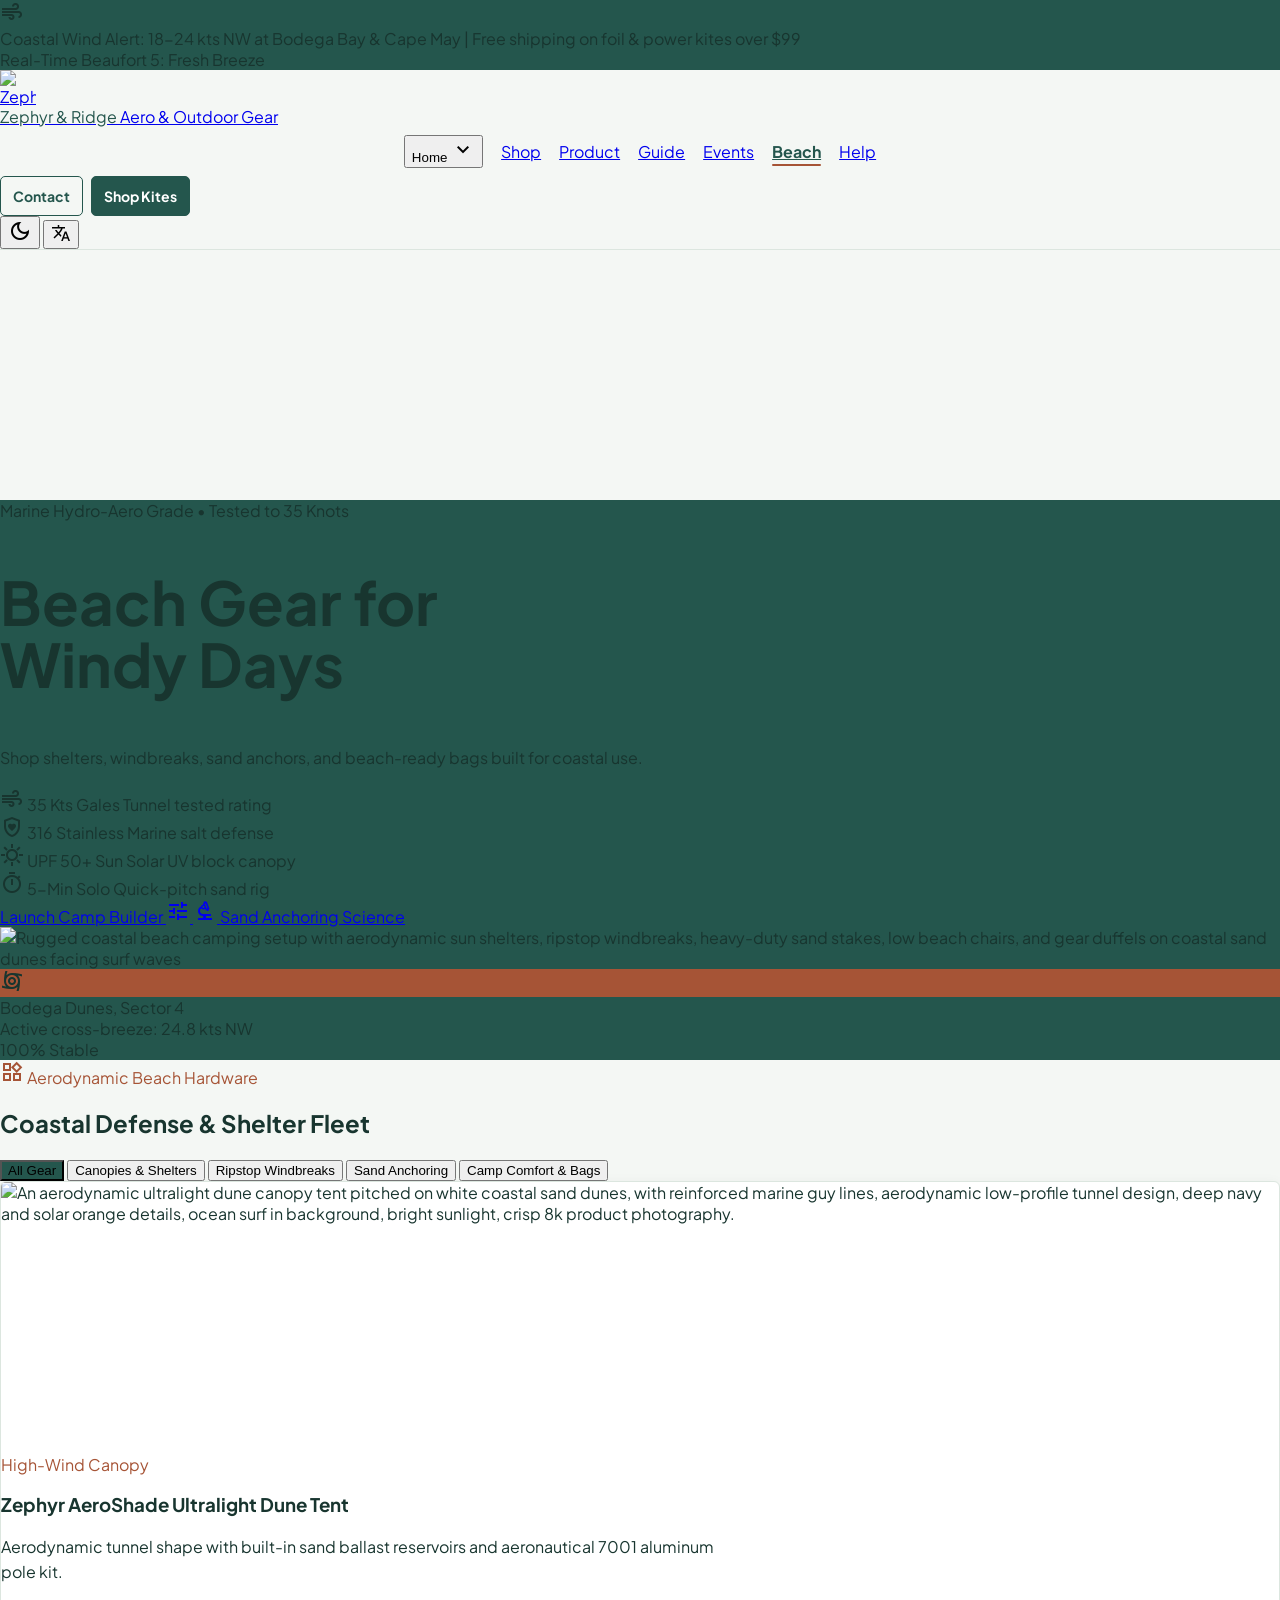
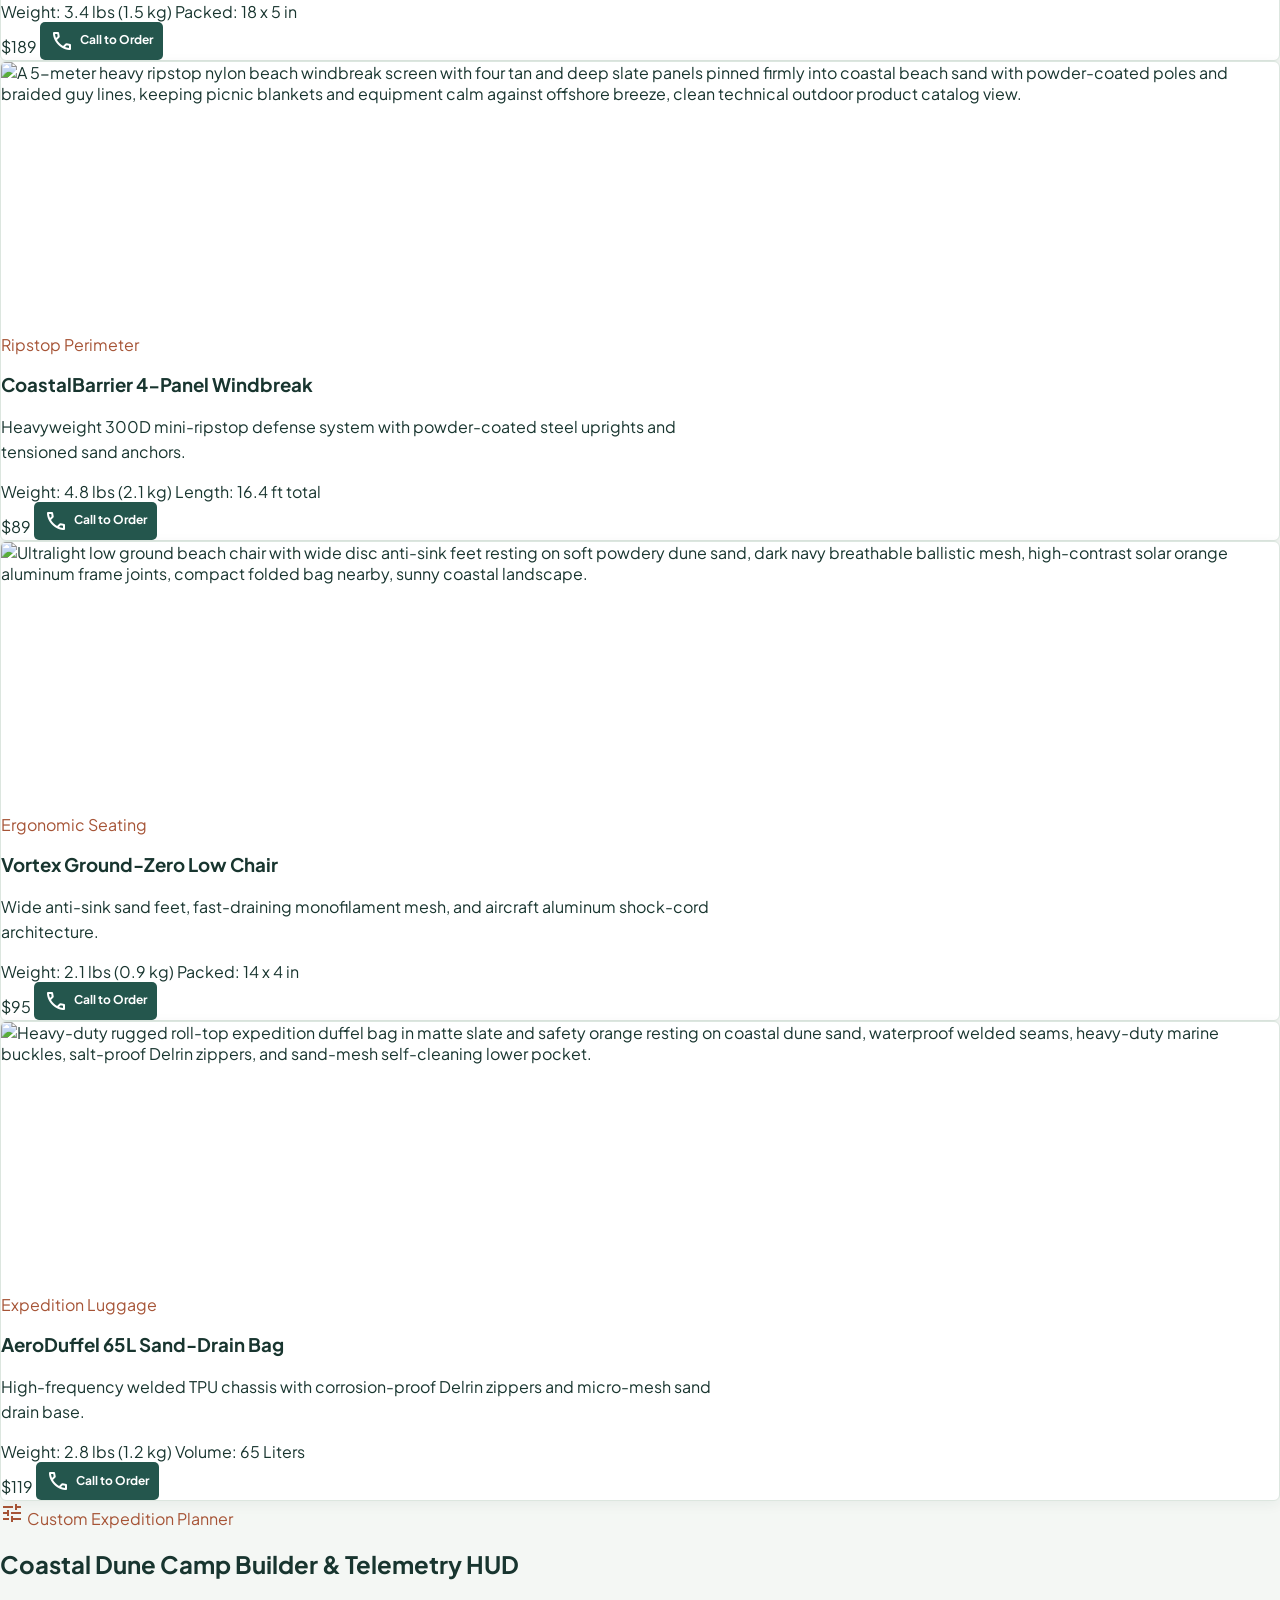
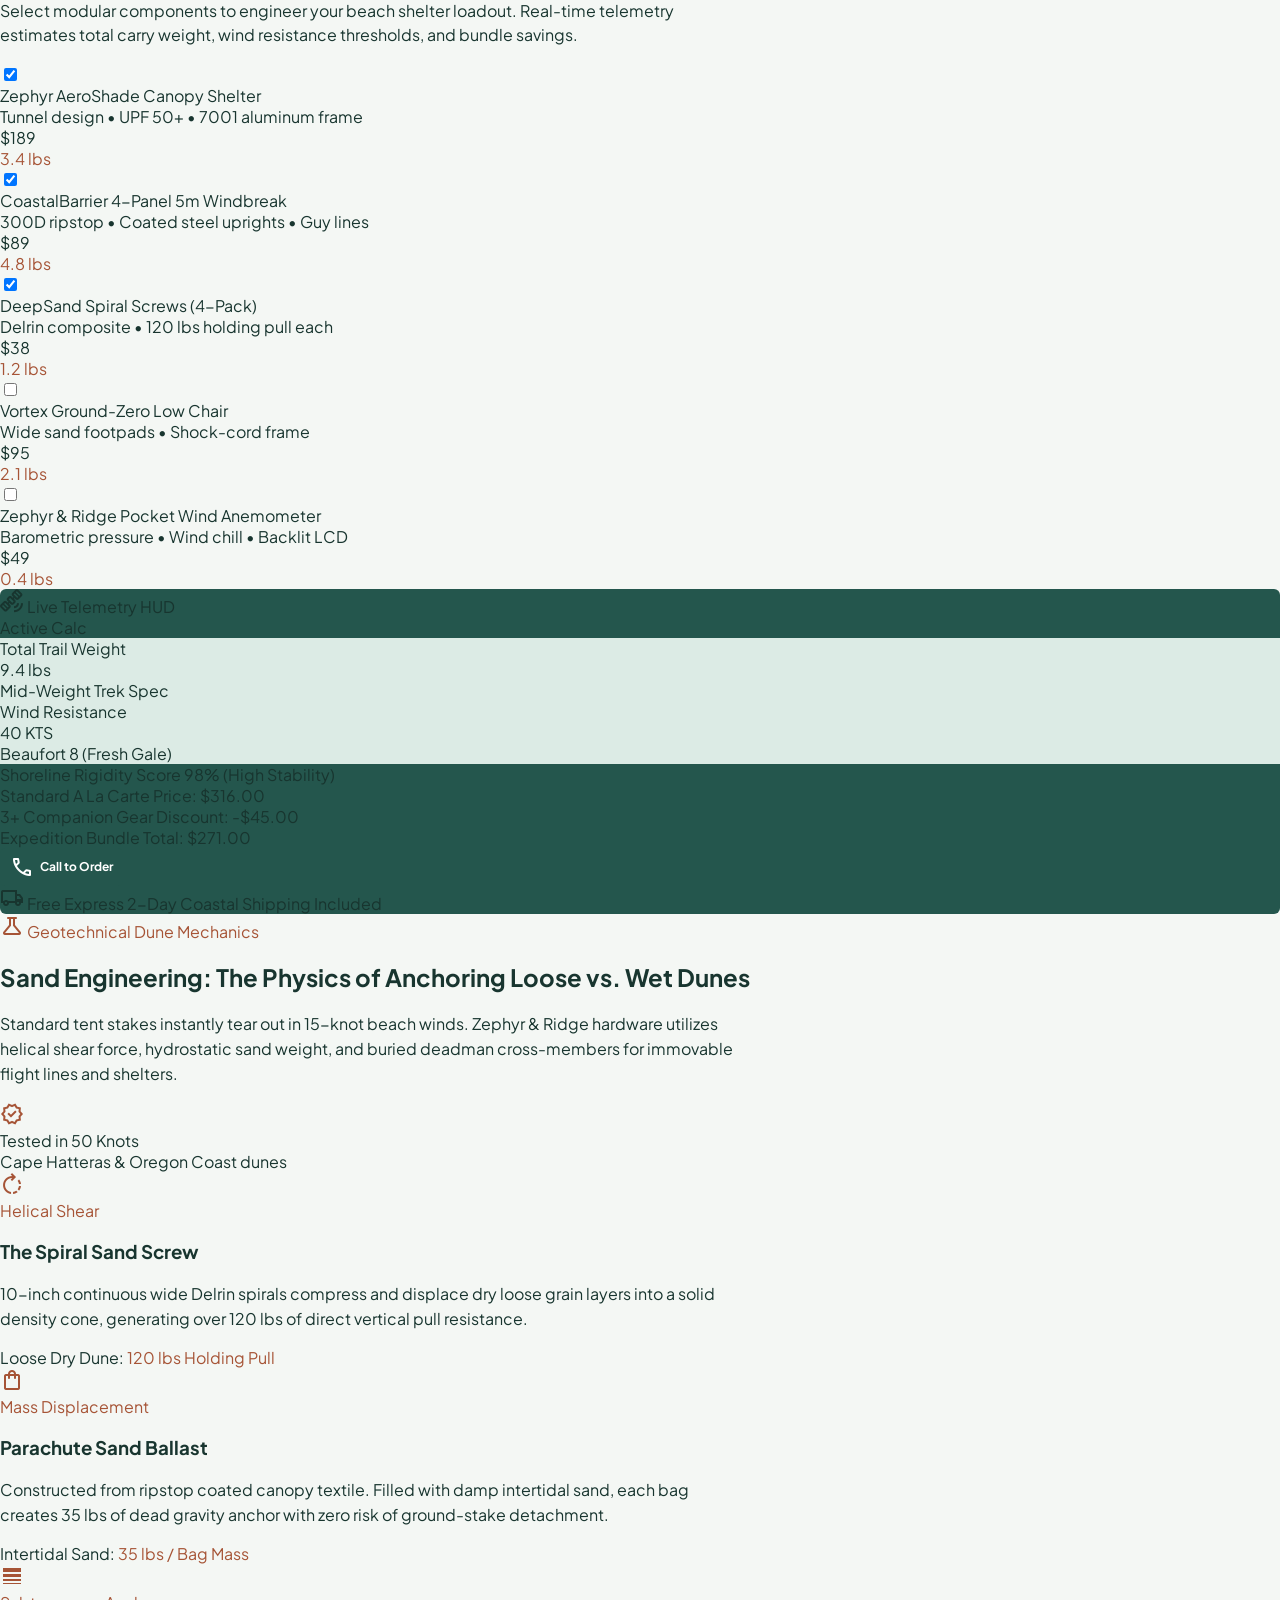
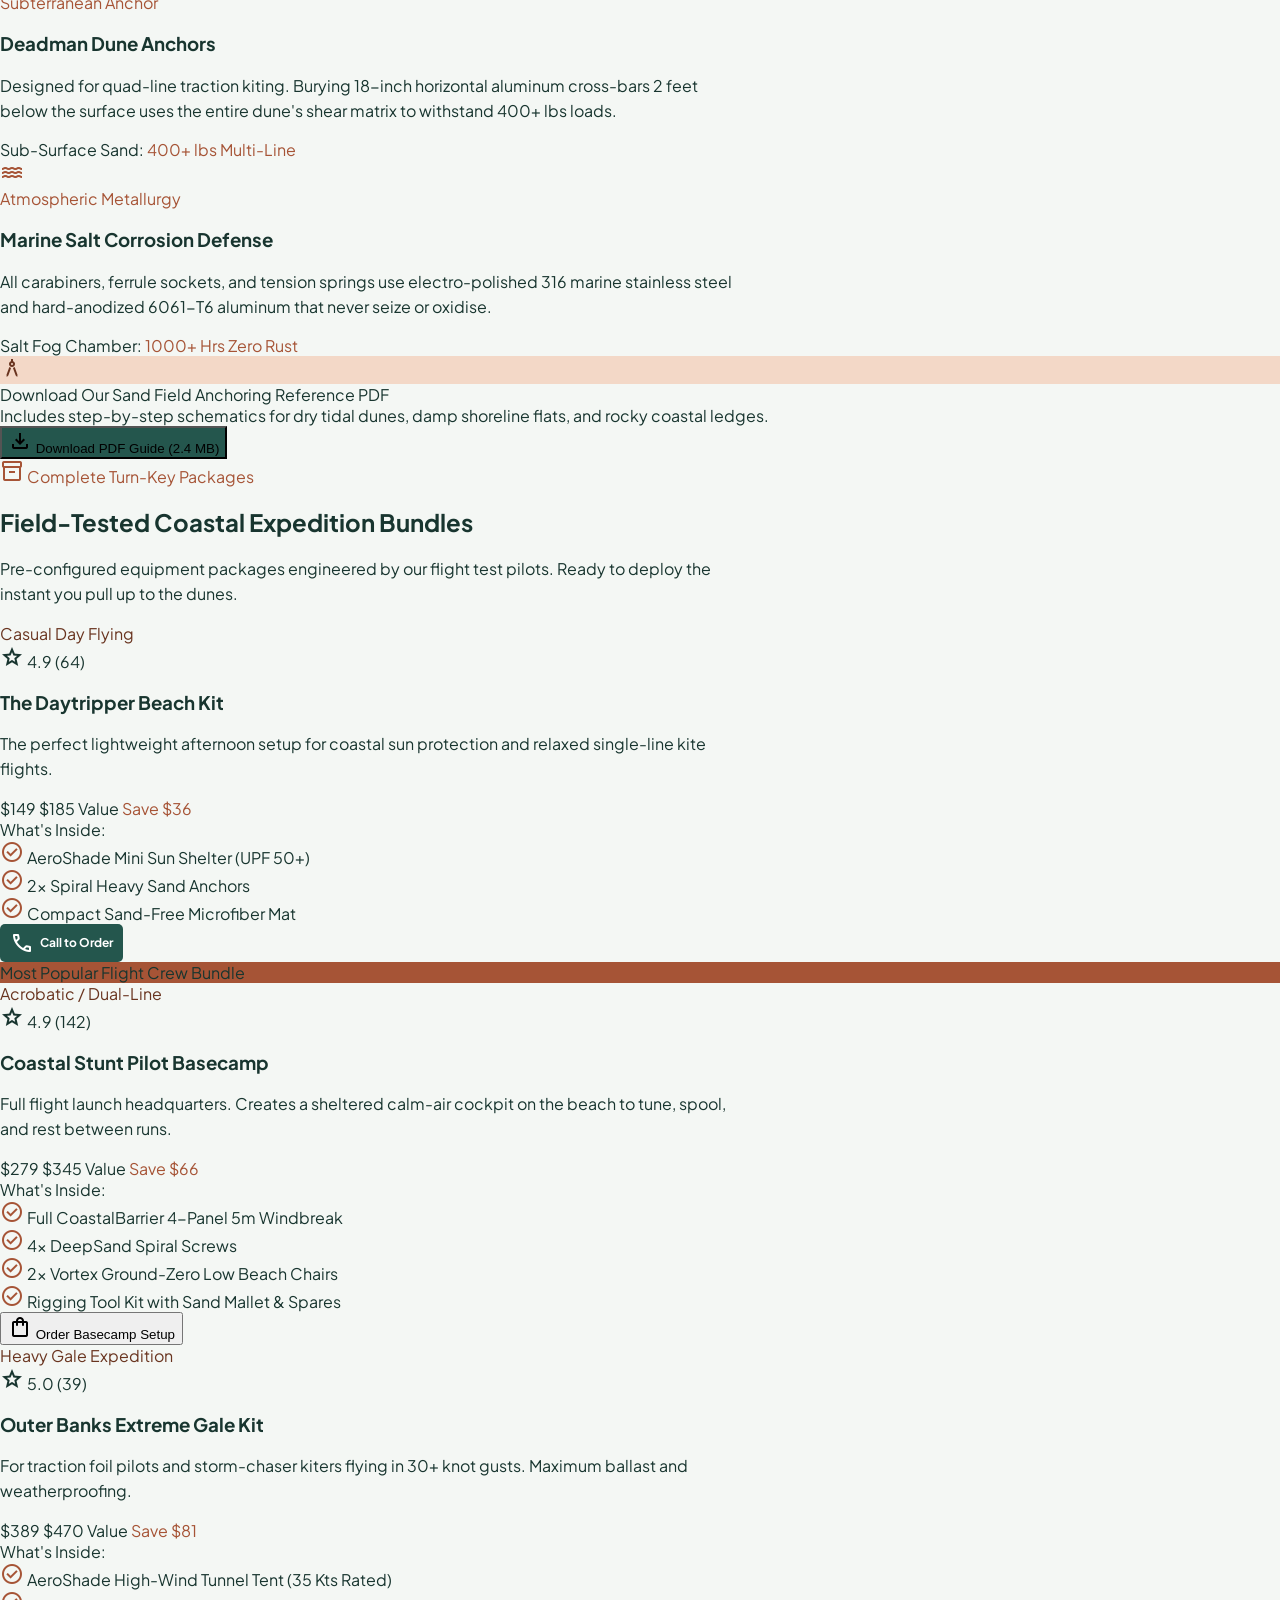
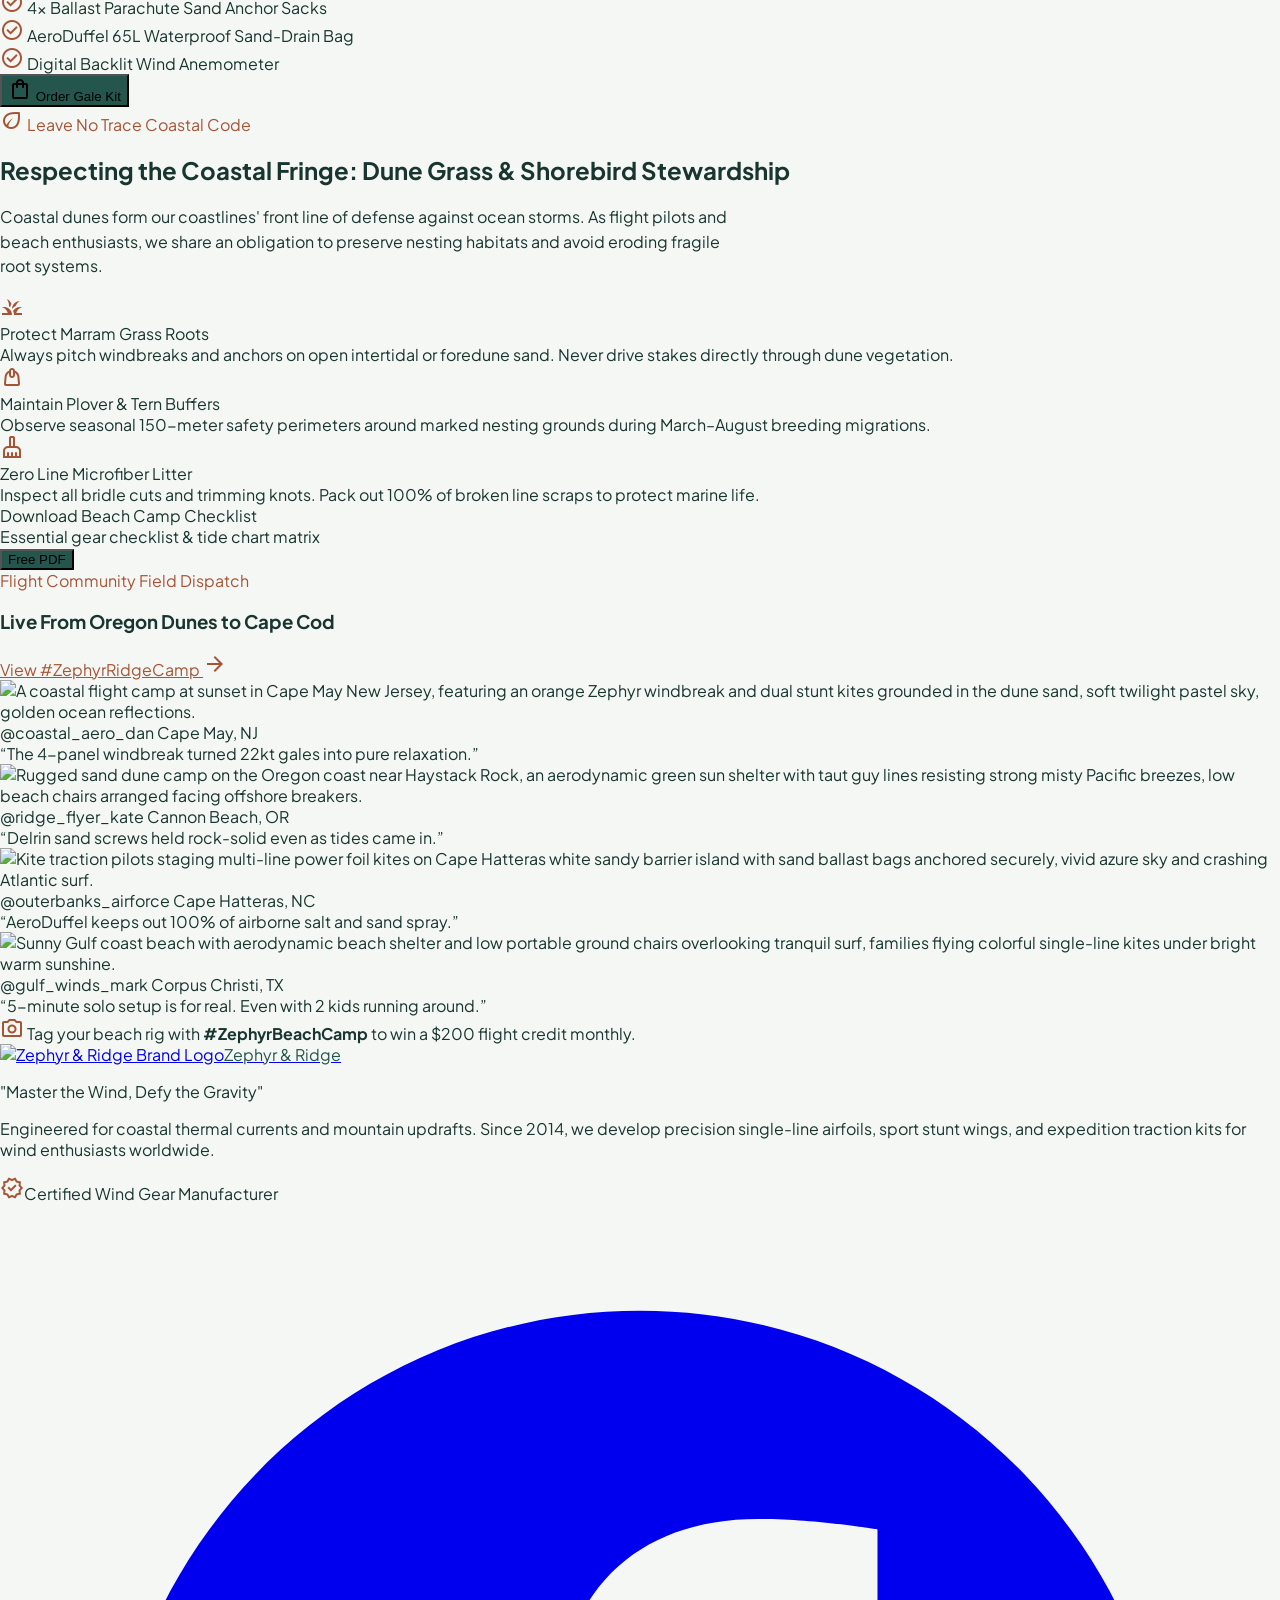
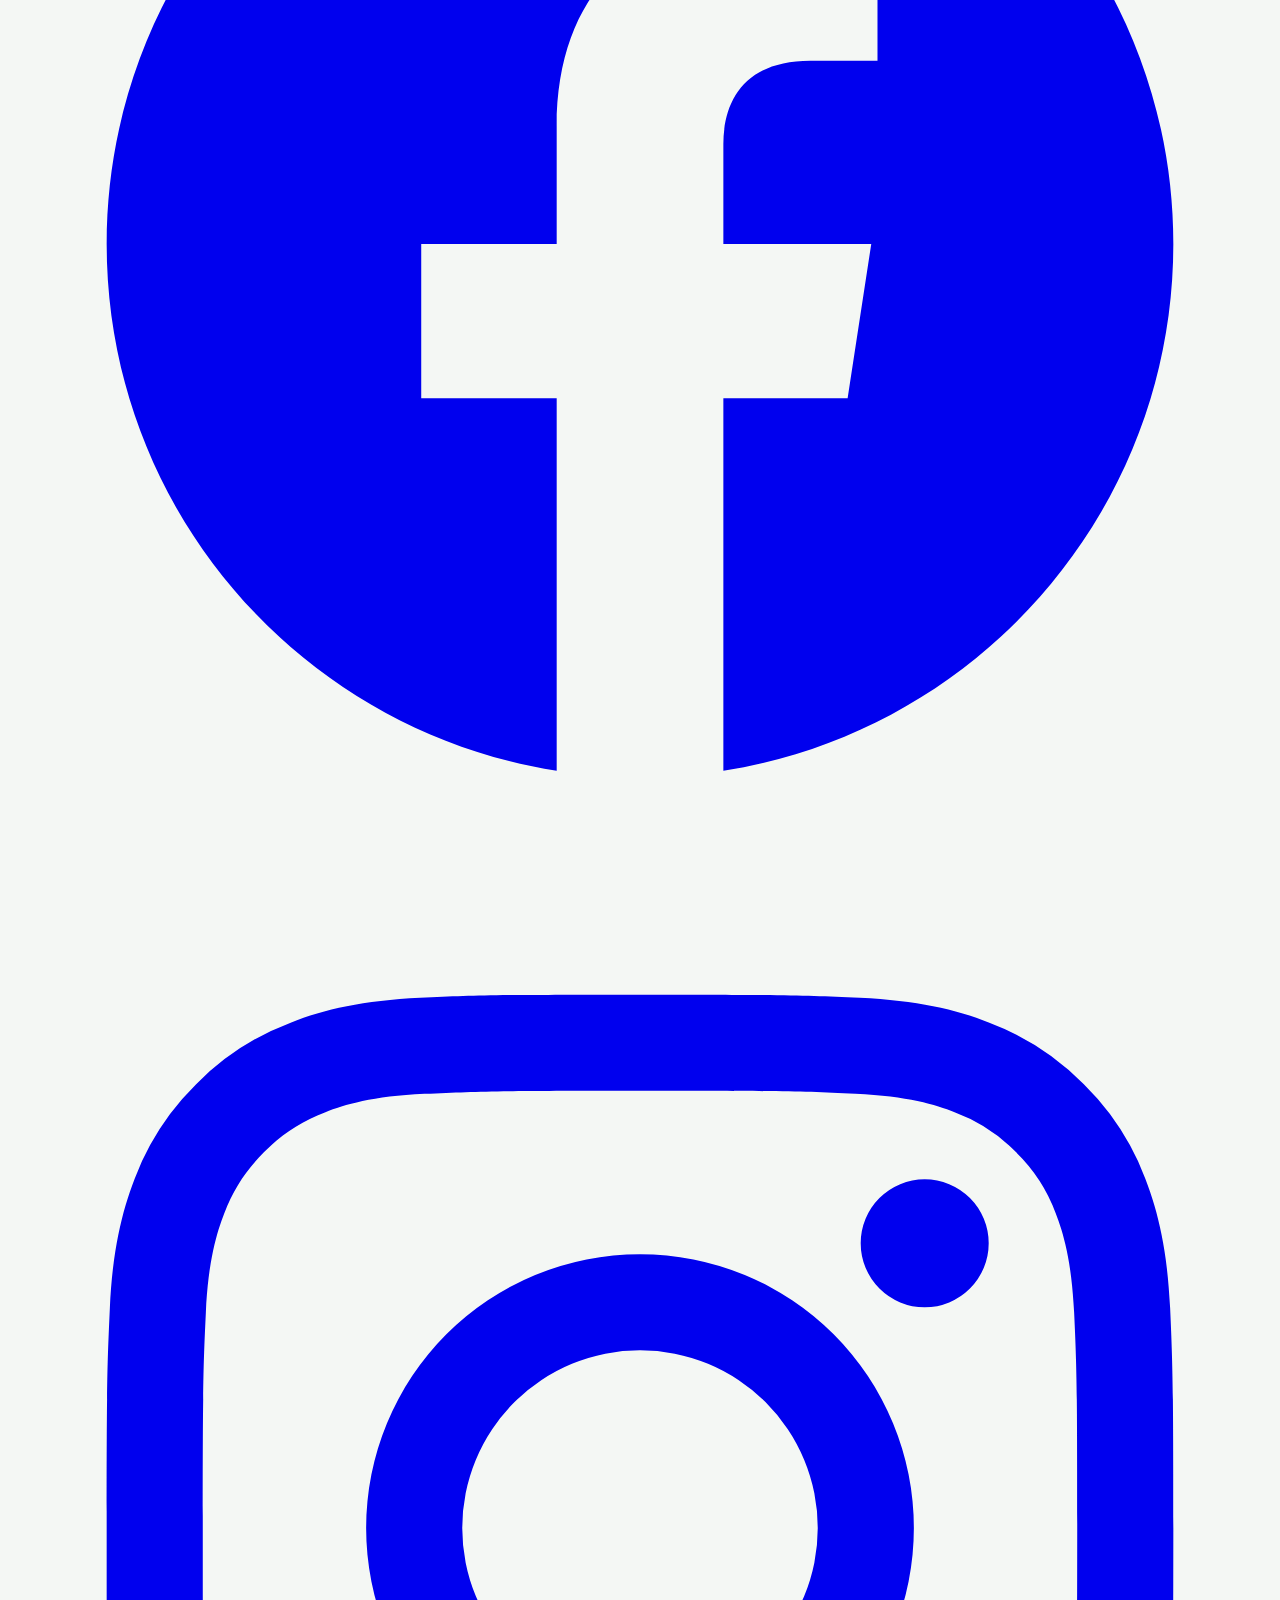
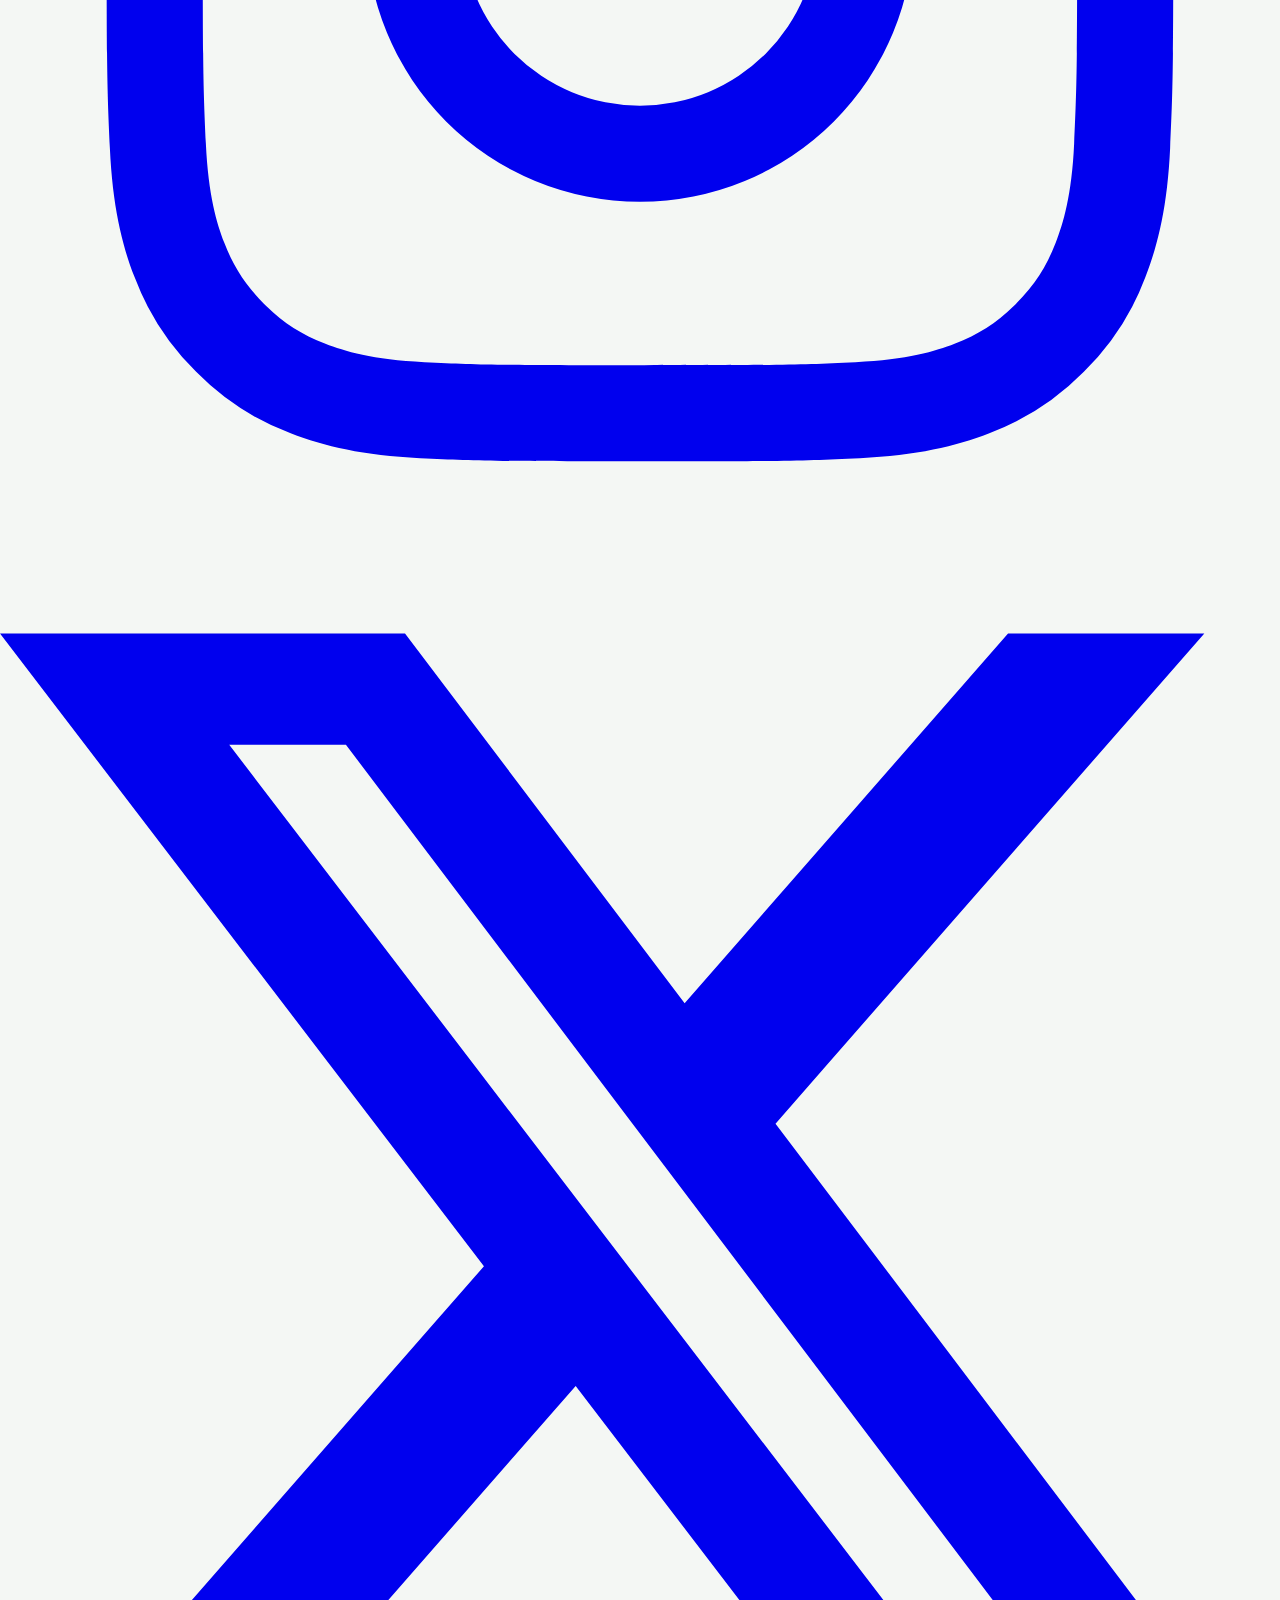
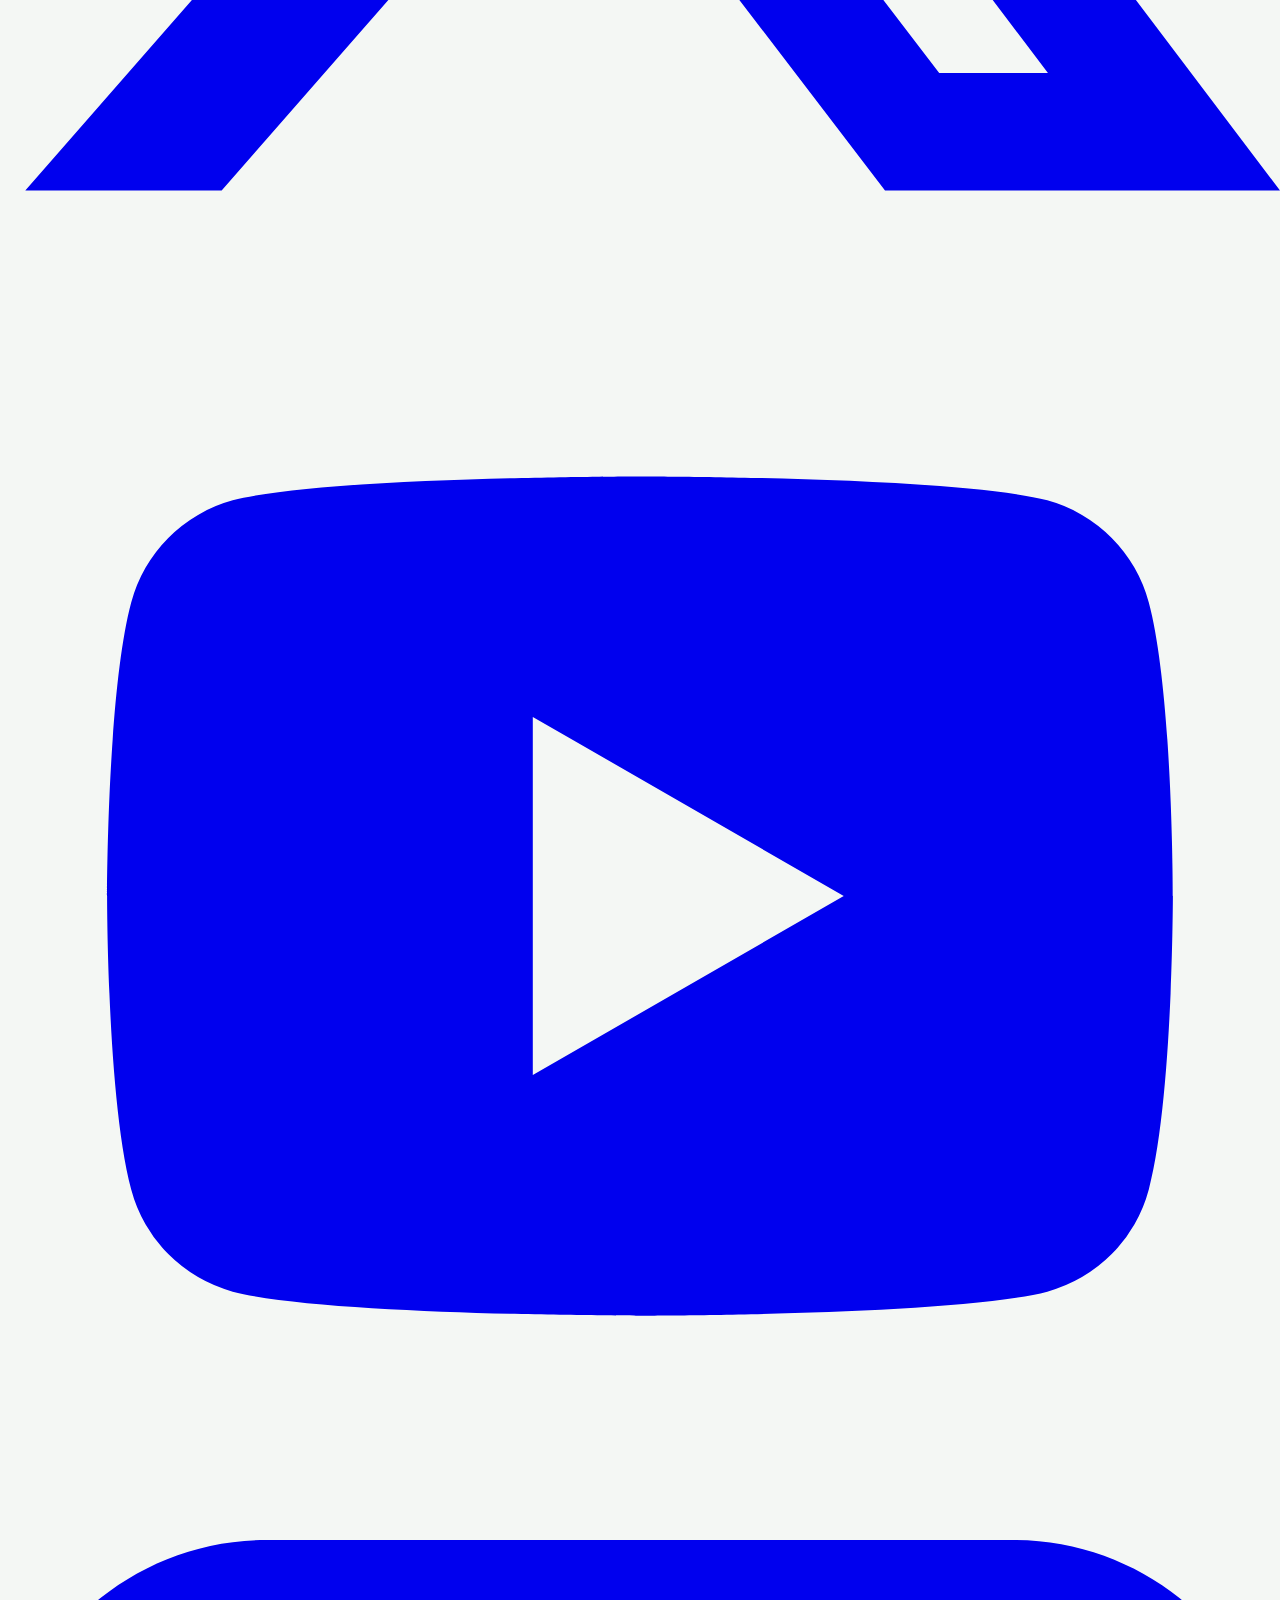
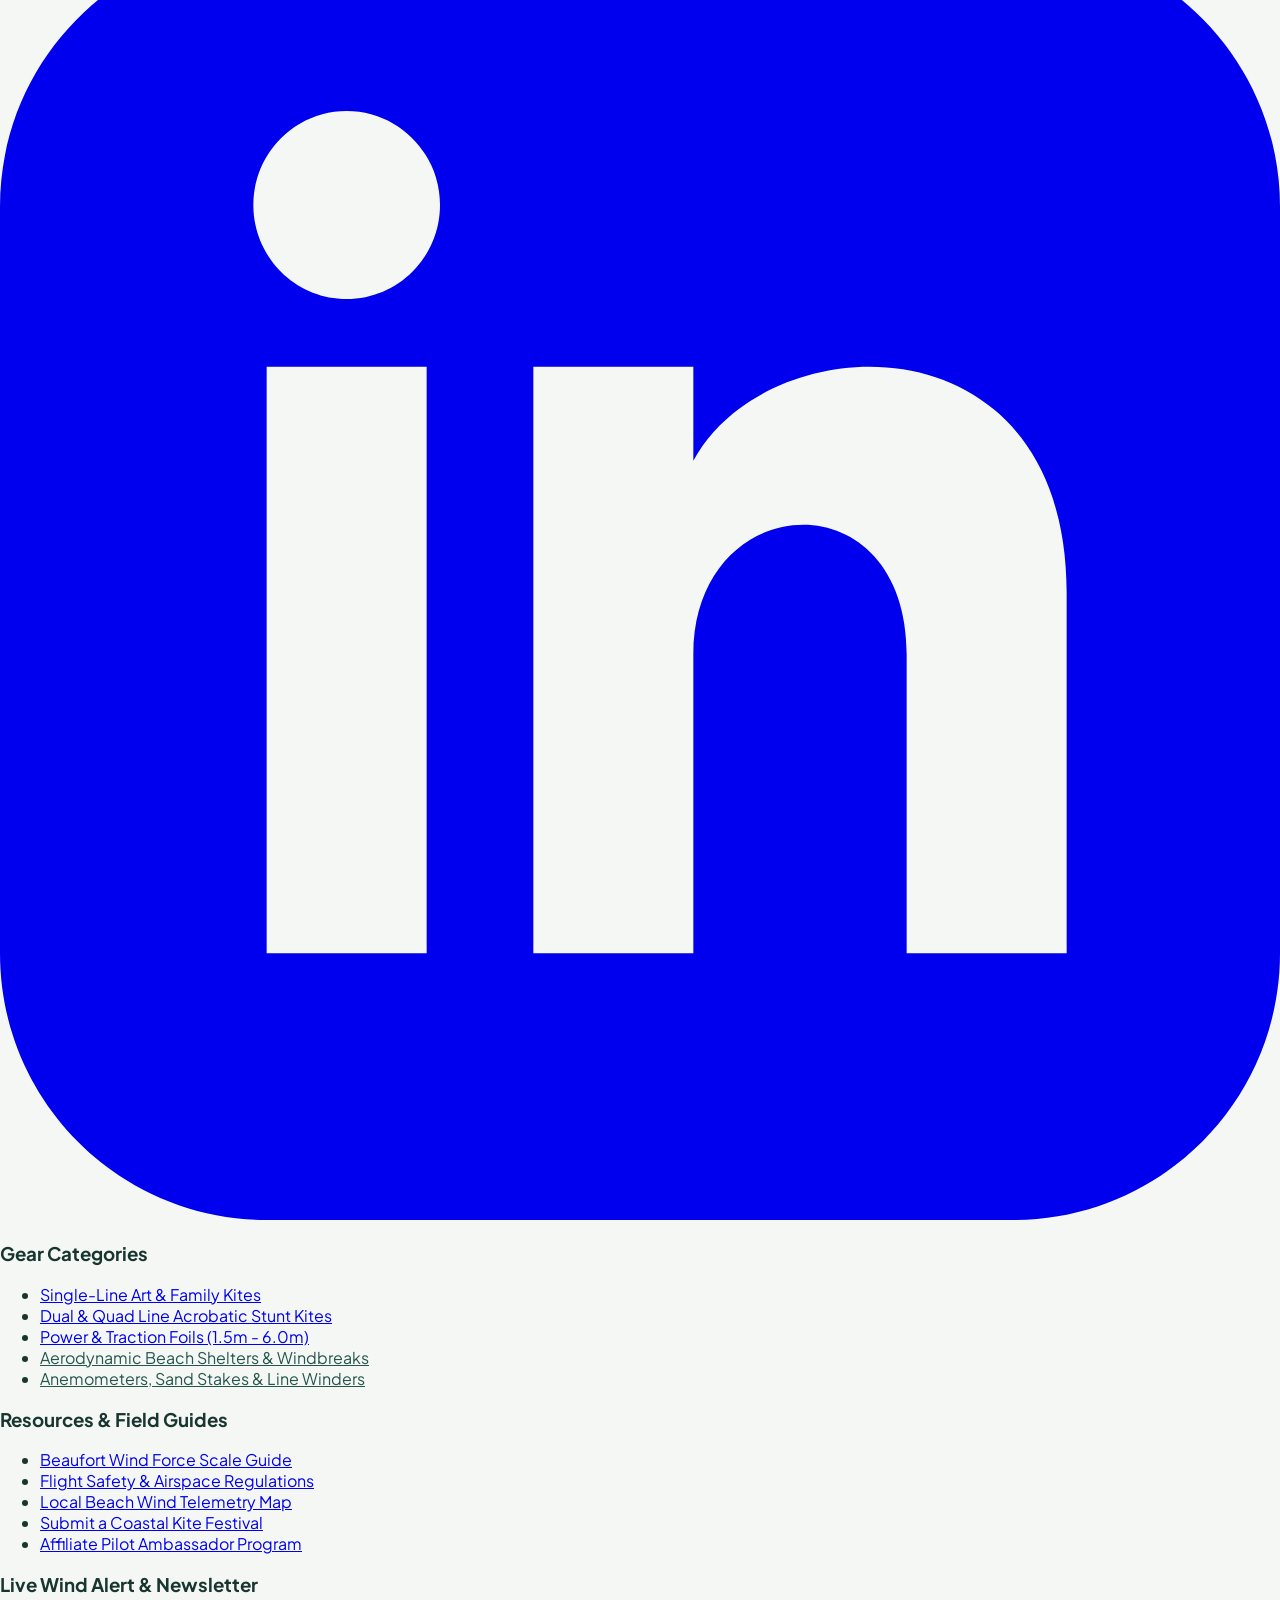
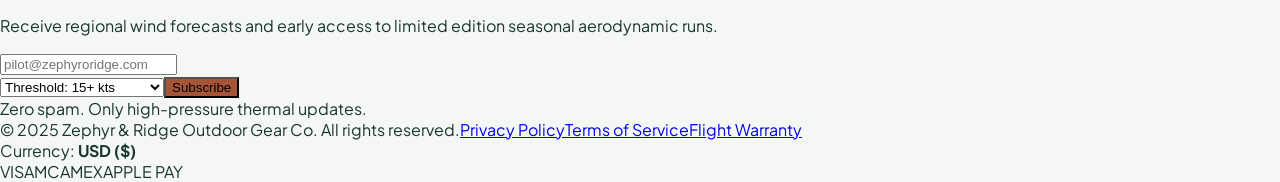
==== beach-gear.html @ 2a438ab4 "feat: complete UI enhancements, contrast fixes, brand standardization and responsive hero alignments" ====
<!DOCTYPE html>

<html dir="ltr" lang="en"><head><meta charset="utf-8"/><meta content="width=device-width, initial-scale=1.0" name="viewport"/><meta content="web_standard" name="shell-type"/><title>Zephyr &amp; Ridge Kite &amp; Outdoor Gear</title>
    <link rel="icon" type="image/png" href="https://lh3.googleusercontent.com/aida-public/[base64]" />
<link href="https://fonts.googleapis.com" rel="preconnect"/><link crossorigin="" href="https://fonts.gstatic.com" rel="preconnect"/><link href="https://fonts.googleapis.com/css2?family=Plus+Jakarta+Sans:wght@400;600;700&amp;family=Space+Grotesk:wght@600;700&amp;display=swap" rel="stylesheet"/><link href="https://fonts.googleapis.com/css2?family=Material+Symbols+Outlined:opsz,wght,FILL,GRAD@20..48,100..700,0..1,-50..200" rel="stylesheet"/>
<link href="https://fonts.googleapis.com/css2?family=Material+Symbols+Outlined:wght,FILL@100..700,0..1&amp;display=swap" rel="stylesheet"/><style>@layer base{html,body{margin:0;padding:0;}body{overscroll-behavior:none;}main>:first-child{margin-top:0!important;}main>:last-child{margin-bottom:0!important;}}::-webkit-scrollbar{display:none;}</style><script src="https://cdn.tailwindcss.com"></script><script id="tailwind-config">tailwind.config={darkMode:"class",theme:{extend:{"colors":{"tertiary":"#260b00","background":"#f8f9ff","secondary-fixed":"#cce5ff","outline":"#74777e","surface-tint":"#49607c","surface-container":"#e5eeff","secondary-container":"#5bb8fe","on-surface":"#0b1c30","error-container":"#ffdad6","on-primary-fixed":"#011d35","surface-bright":"#f8f9ff","surface-container-highest":"#d3e4fe","on-tertiary-fixed-variant":"#783200","on-primary-fixed-variant":"#314863","error":"#ba1a1a","tertiary-container":"#471a00","inverse-primary":"#b0c9e8","on-background":"#0b1c30","surface-dim":"#cbdbf5","surface-variant":"#d3e4fe","primary-container":"#0f2942","inverse-surface":"#213145","on-secondary-fixed-variant":"#004b73","primary-fixed":"#d1e4ff","on-secondary-fixed":"#001d31","surface-container-lowest":"#ffffff","on-surface-variant":"#43474d","tertiary-fixed-dim":"#ffb690","on-secondary":"#ffffff","on-tertiary-fixed":"#341100","tertiary-fixed":"#ffdbca","on-tertiary":"#ffffff","on-tertiary-container":"#ea6803","on-error-container":"#93000a","secondary":"#006398","on-primary-container":"#7991af","outline-variant":"#c3c6ce","secondary-fixed-dim":"#93ccff","surface":"#f8f9ff","inverse-on-surface":"#eaf1ff","surface-container-low":"#eff4ff","on-secondary-container":"#00476e","on-error":"#ffffff","primary":"#001428","on-primary":"#ffffff","surface-container-high":"#dce9ff","primary-fixed-dim":"#b0c9e8"},"borderRadius":{"DEFAULT":"0.25rem","lg":"0.5rem","xl":"0.75rem","full":"9999px"},"spacing":{"space-xl":"2.5rem","space-lg":"1.5rem","margin":"1.5rem","gutter-mobile":"1rem","gutter":"1.5rem","space-md":"1rem","space-xs":"0.25rem","margin-desktop":"3rem","margin-mobile":"1rem","gutter-desktop":"2rem","space-sm":"0.5rem"},"fontFamily":{"headline-lg":["Space Grotesk"],"body-md":["Plus Jakarta Sans"],"headline-lg-mobile":["Space Grotesk"],"display-hero-mobile":["Space Grotesk"],"display-hero":["Space Grotesk"],"label-md":["Plus Jakarta Sans"],"headline-sm":["Space Grotesk"],"label-lg":["Plus Jakarta Sans"],"body-sm":["Plus Jakarta Sans"],"body-lg":["Plus Jakarta Sans"],"headline-md":["Space Grotesk"],"label-sm":["Plus Jakarta Sans"]},"fontSize":{"headline-lg":["40px",{"lineHeight":"48px","letterSpacing":"-0.02em","fontWeight":"700"}],"body-md":["16px",{"lineHeight":"24px","letterSpacing":"0em","fontWeight":"400"}],"headline-lg-mobile":["28px",{"lineHeight":"36px","letterSpacing":"-0.01em","fontWeight":"700"}],"display-hero-mobile":["36px",{"lineHeight":"44px","letterSpacing":"-0.02em","fontWeight":"700"}],"display-hero":["56px",{"lineHeight":"64px","letterSpacing":"-0.03em","fontWeight":"700"}],"label-md":["12px",{"lineHeight":"16px","letterSpacing":"0.04em","fontWeight":"600"}],"headline-sm":["20px",{"lineHeight":"28px","letterSpacing":"0em","fontWeight":"600"}],"label-lg":["14px",{"lineHeight":"20px","letterSpacing":"0.02em","fontWeight":"600"}],"body-sm":["14px",{"lineHeight":"20px","letterSpacing":"0em","fontWeight":"400"}],"body-lg":["18px",{"lineHeight":"28px","letterSpacing":"-0.01em","fontWeight":"400"}],"headline-md":["28px",{"lineHeight":"36px","letterSpacing":"-0.01em","fontWeight":"600"}],"label-sm":["11px",{"lineHeight":"14px","letterSpacing":"0.06em","fontWeight":"700"}]}}}};</script><link rel="stylesheet" href="assets/site-global.css?v=1790498407600">
</head><body class="bg-background font-body-md text-on-surface antialiased transition-colors duration-200">            <header class="fixed top-0 inset-x-0 z-50 bg-surface/90 backdrop-blur-xl shadow-[0_1px_8px_rgba(0,0,0,0.04)]">
        <!-- Top announcement bar -->
        <div class="w-full bg-primary text-on-primary py-space-xs px-space-md">
            <div class="max-w-[1440px] mx-auto flex items-center justify-between font-label-sm text-label-sm">
                <div class="flex items-center gap-space-sm">
                    <span class="material-symbols-outlined text-base text-secondary-container">air</span>
                    <span>Coastal Wind Alert: 18-24 kts NW at Bodega Bay &amp; Cape May | Free shipping on foil &amp; power kites over $99</span>
                </div>
                <div class="hidden md:flex items-center gap-space-md font-label-md text-label-md">
                    <span class="flex items-center gap-1">
                        <span class="w-2 h-2 rounded-full bg-secondary-container animate-pulse"></span>
                        Real-Time Beaufort 5: Fresh Breeze
                    </span>
                </div>
            </div>
        </div>
        <!-- Main header row -->
        <div class="h-20 w-full px-3 lg:px-margin-desktop max-w-[1440px] mx-auto flex items-center gap-2 lg:gap-space-md" style="justify-content:space-between;">
            <!-- Logo -->
            <a class="flex items-center gap-space-sm shrink-0" data-path="coastal-winds" href="index.html">
                <img alt="Zephyr &amp; Ridge Brand Logo" class="h-8 w-auto object-contain" src="https://lh3.googleusercontent.com/aida-public/[base64]" />
                <div class="flex flex-col">
                    <span class="font-headline-sm text-headline-sm uppercase tracking-tight text-primary leading-none">Zephyr &amp; Ridge</span>
                    <span class="font-label-sm text-label-sm tracking-wider uppercase text-on-surface-variant">Aero &amp; Outdoor Gear</span>
                </div>
            </a>
            <!-- Desktop Navigation — visible on screens >= 640px via inline style (no Tailwind purge dependency) -->
            <nav id="kite-desktop-nav" style="display:none;align-items:center;gap:12px;overflow-x:auto;flex:1;min-width:0;padding:8px 0;" data-active-classes="text-on-surface font-bold">
                <!-- Home dropdown -->
                <div class="relative group shrink-0" id="home-dropdown-wrapper">
                    <button class="flex items-center gap-1 text-on-surface-variant hover:text-on-surface transition-colors py-2 whitespace-nowrap text-sm lg:text-label-lg" id="home-dropdown-btn" type="button">
                        <span>Home</span>
                        <span class="material-symbols-outlined text-base transition-transform group-hover:rotate-180">expand_more</span>
                    </button>
                    <div class="absolute start-0 top-full w-80 bg-surface-container-lowest rounded-xl shadow-[0_12px_32px_-4px_rgba(15,41,66,0.12)] p-space-sm border border-slate-200" id="home-dropdown-menu" style="display:none;z-index:100;">
                        <a  class="block p-space-sm rounded-lg hover:bg-surface-container-high transition-colors" data-path="coastal-winds" href="index.html">
                            <div class="font-headline-sm text-label-lg text-on-surface">Home 1: Coastal Winds &amp; Highlights</div>
                            <div class="font-body-sm text-body-sm text-on-surface-variant mt-0.5">Everyday kites, family flyers &amp; seaside recreation</div>
                        </a>
                        <a  class="block p-space-sm rounded-lg hover:bg-surface-container-high transition-colors mt-space-xs" data-path="mountain-pro" href="home-2.html">
                            <div class="font-headline-sm text-label-lg text-on-surface">Home 2: Mountain &amp; Pro Performance</div>
                            <div class="font-body-sm text-body-sm text-on-surface-variant mt-0.5">Extreme stunt kites, foil traction &amp; power gear</div>
                        </a>
                    </div>
                </div>
                <a  class="text-on-surface-variant hover:text-on-surface transition-colors whitespace-nowrap shrink-0 text-sm lg:text-label-lg" data-path="products-catalog" href="products.html">Categories</a>
                <a  class="text-on-surface-variant hover:text-on-surface transition-colors whitespace-nowrap shrink-0 text-sm lg:text-label-lg" data-path="product-detail" href="product-zephyr-pro.html">Product Detail</a>
                <a  class="text-on-surface-variant hover:text-on-surface transition-colors whitespace-nowrap shrink-0 text-sm lg:text-label-lg" data-path="buying-guide" href="buying-guide.html">Buying &amp; Wind Guide</a>
                <a  class="text-on-surface-variant hover:text-on-surface transition-colors whitespace-nowrap shrink-0 text-sm lg:text-label-lg" data-path="events-festivals" href="events.html">Events &amp; Festivals</a>
                <a aria-current='page' class="text-on-surface font-bold whitespace-nowrap shrink-0 text-sm lg:text-label-lg" data-path="outdoor-gear" href="beach-gear.html">Outdoor &amp; Beach Gear</a>
                <a  class="text-on-surface-variant hover:text-on-surface transition-colors whitespace-nowrap shrink-0 text-sm lg:text-label-lg" data-path="contact-support" href="contact.html">Contact &amp; Support</a>
            </nav>
            <!-- Right side buttons -->
            <div class="flex items-center gap-1 shrink-0">
                <button aria-label="Toggle color mode" class="p-2 rounded-full text-on-surface-variant hover:bg-surface-container-high hover:text-on-surface transition-colors" id="theme-toggle" type="button">
                    <span class="material-symbols-outlined text-xl" id="theme-icon">dark_mode</span>
                </button>
                <button aria-label="Toggle direction" class="p-2 rounded-full text-on-surface-variant hover:bg-surface-container-high hover:text-on-surface transition-colors" id="rtl-toggle" type="button">
                    <span class="material-symbols-outlined text-xl">language</span>
                </button>
                <!-- Hamburger — shown on mobile only via JS -->
                <button aria-expanded="false" aria-label="Toggle navigation menu" id="kite-mobile-toggle" style="display:none;" class="p-2 rounded-xl text-on-surface hover:bg-surface-container-high transition-colors" type="button">
                    <span class="material-symbols-outlined text-2xl" id="kite-mobile-icon">menu</span>
                </button>
            </div>
        </div>
        <!-- Mobile Navigation Drawer -->
        <div id="kite-mobile-menu" style="display:none;" class="w-full bg-surface-container-lowest border-t border-slate-200 px-space-md py-4 shadow-xl flex-col gap-2">
            <div class="font-label-sm uppercase tracking-wider text-on-surface-variant px-2 pt-1 pb-2">Navigation Pages</div>
            <div class="grid grid-cols-2 gap-2">
                <a class="flex items-center gap-3 p-3 rounded-xl hover:bg-surface-container-high text-on-surface font-medium transition-colors" href="index.html">
                    <span class="material-symbols-outlined text-secondary">home</span>
                    <div><div class="font-semibold text-sm">Home 1: Coastal Winds</div><div class="text-xs text-on-surface-variant">Everyday &amp; Recreation</div></div>
                </a>
                <a class="flex items-center gap-3 p-3 rounded-xl hover:bg-surface-container-high text-on-surface font-medium transition-colors" href="home-2.html">
                    <span class="material-symbols-outlined text-secondary">paragliding</span>
                    <div><div class="font-semibold text-sm">Home 2: Mountain &amp; Pro</div><div class="text-xs text-on-surface-variant">Stunt Kites &amp; Traction</div></div>
                </a>
                <a class="flex items-center gap-3 p-3 rounded-xl hover:bg-surface-container-high text-on-surface font-medium transition-colors" href="products.html">
                    <span class="material-symbols-outlined text-secondary">category</span>
                    <div><div class="font-semibold text-sm">Categories &amp; Catalog</div><div class="text-xs text-on-surface-variant">Explore full gear lineup</div></div>
                </a>
                <a class="flex items-center gap-3 p-3 rounded-xl hover:bg-surface-container-high text-on-surface font-medium transition-colors" href="product-zephyr-pro.html">
                    <span class="material-symbols-outlined text-secondary">inventory_2</span>
                    <div><div class="font-semibold text-sm">Product Detail</div><div class="text-xs text-on-surface-variant">Zephyr Pro Stunt Kite</div></div>
                </a>
                <a class="flex items-center gap-3 p-3 rounded-xl hover:bg-surface-container-high text-on-surface font-medium transition-colors" href="buying-guide.html">
                    <span class="material-symbols-outlined text-secondary">menu_book</span>
                    <div><div class="font-semibold text-sm">Buying &amp; Wind Guide</div><div class="text-xs text-on-surface-variant">Wind speed &amp; sizing</div></div>
                </a>
                <a class="flex items-center gap-3 p-3 rounded-xl hover:bg-surface-container-high text-on-surface font-medium transition-colors" href="events.html">
                    <span class="material-symbols-outlined text-secondary">event</span>
                    <div><div class="font-semibold text-sm">Events &amp; Festivals</div><div class="text-xs text-on-surface-variant">Kite fly-ins &amp; expos</div></div>
                </a>
                <a class="flex items-center gap-3 p-3 rounded-xl text-on-surface font-medium transition-colors bg-surface-container-high" href="beach-gear.html">
                    <span class="material-symbols-outlined text-secondary">beach_access</span>
                    <div><div class="font-semibold text-sm">Outdoor &amp; Beach Gear</div><div class="text-xs text-on-surface-variant">Wind socks &amp; accessories</div></div>
                </a>
                <a class="flex items-center gap-3 p-3 rounded-xl hover:bg-surface-container-high text-on-surface font-medium transition-colors" href="contact.html">
                    <span class="material-symbols-outlined text-secondary">support_agent</span>
                    <div><div class="font-semibold text-sm">Contact &amp; Support</div><div class="text-xs text-on-surface-variant">Customer service</div></div>
                </a>
            </div>
        </div>

        <script>
        (function(){
            var MOBILE_BP = 640;
            var nav = document.getElementById('kite-desktop-nav');
            var hamburger = document.getElementById('kite-mobile-toggle');
            var mobileMenu = document.getElementById('kite-mobile-menu');
            var mobileIcon = document.getElementById('kite-mobile-icon');
            var homeBtn = document.getElementById('home-dropdown-btn');
            var homeMenu = document.getElementById('home-dropdown-menu');

            function applyLayout(){
                if(window.innerWidth >= MOBILE_BP){
                    nav.style.display = 'flex';
                    hamburger.style.display = 'none';
                    mobileMenu.style.display = 'none';
                } else {
                    nav.style.display = 'none';
                    hamburger.style.display = 'flex';
                }
            }
            applyLayout();
            window.addEventListener('resize', applyLayout);

            hamburger.addEventListener('click', function(e){
                e.stopPropagation();
                var open = mobileMenu.style.display === 'flex';
                mobileMenu.style.display = open ? 'none' : 'flex';
                mobileMenu.style.flexDirection = 'column';
                mobileIcon.textContent = open ? 'menu' : 'close';
                hamburger.setAttribute('aria-expanded', String(!open));
            });

            document.addEventListener('click', function(e){
                if(!mobileMenu.contains(e.target) && !hamburger.contains(e.target)){
                    mobileMenu.style.display = 'none';
                    mobileIcon.textContent = 'menu';
                    hamburger.setAttribute('aria-expanded','false');
                }
            });

        })();
        </script>
    </header><main class="w-full pt-[116px] bg-background min-h-screen"><div class="flex flex-col w-full">
<!-- ========================================================================= -->
<!-- SECTION 1: IMMERSIVE HERO WITH COASTAL GEAR IMAGE & WINDPROOF TELEMETRY   -->
<!-- ========================================================================= -->
<section class="relative w-full overflow-hidden bg-primary text-on-primary">
<!-- Atmospheric Ambient Glows -->
<div class="absolute -top-32 -left-32 w-96 h-96 rounded-full bg-secondary-container/20 blur-3xl pointer-events-none"></div>
<div class="absolute -bottom-32 right-0 w-[500px] h-[500px] rounded-full bg-tertiary-fixed-dim/15 blur-3xl pointer-events-none"></div>
<div class="max-w-[1440px] mx-auto px-margin-mobile lg:px-margin-desktop py-space-xl lg:py-24">
<div class="grid grid-cols-1 lg:grid-cols-12 gap-gutter-desktop items-center">
<!-- Left: Editorial Copy & Telemetry Badge -->
<div class="lg:col-span-7 flex flex-col gap-space-md z-10">
<div class="inline-flex flex-wrap items-center gap-space-xs px-space-sm py-1 rounded-xl sm:rounded-full bg-surface-container-highest/20 backdrop-blur-md w-fit text-secondary-fixed">
<span class="flex h-2 w-2 rounded-full bg-secondary-container animate-pulse"></span>
<span class="font-label-sm text-label-sm uppercase tracking-widest">Marine Hydro-Aero Grade</span>
<span class="text-outline-variant/60">•</span>
<span class="font-label-sm text-label-sm text-on-primary">Tested to 35 Knots</span>
</div>
<h1 class="font-headline-lg text-headline-lg text-on-primary leading-tight max-w-2xl">
            Beach Gear for Windy Days
          </h1>
<p class="font-body-lg text-body-lg text-primary-fixed max-w-xl leading-relaxed">
            Shop shelters, windbreaks, sand anchors, and beach-ready bags built for coastal use.
          </p>
<!-- Core Value Badges / Metrics -->
<div class="grid grid-cols-2 sm:grid-cols-4 gap-space-sm pt-space-sm">
<div class="bg-primary-container/80 backdrop-blur-md p-space-sm rounded-lg flex flex-col gap-0.5 shadow-sm">
<span class="material-symbols-outlined text-secondary-container text-[20px]">air</span>
<span class="font-headline-sm text-label-lg text-on-primary">35 Kts Gales</span>
<span class="font-label-sm text-label-sm text-on-primary-container">Tunnel tested rating</span>
</div>
<div class="bg-primary-container/80 backdrop-blur-md p-space-sm rounded-lg flex flex-col gap-0.5 shadow-sm">
<span class="material-symbols-outlined text-secondary-container text-[20px]">shield_with_heart</span>
<span class="font-headline-sm text-label-lg text-on-primary">316 Stainless</span>
<span class="font-label-sm text-label-sm text-on-primary-container">Marine salt defense</span>
</div>
<div class="bg-primary-container/80 backdrop-blur-md p-space-sm rounded-lg flex flex-col gap-0.5 shadow-sm">
<span class="material-symbols-outlined text-tertiary-fixed-dim text-[20px]">sunny</span>
<span class="font-headline-sm text-label-lg text-on-primary">UPF 50+ Sun</span>
<span class="font-label-sm text-label-sm text-on-primary-container">Solar UV block canopy</span>
</div>
<div class="bg-primary-container/80 backdrop-blur-md p-space-sm rounded-lg flex flex-col gap-0.5 shadow-sm">
<span class="material-symbols-outlined text-secondary-container text-[20px]">timer</span>
<span class="font-headline-sm text-label-lg text-on-primary">5-Min Solo</span>
<span class="font-label-sm text-label-sm text-on-primary-container">Quick-pitch sand rig</span>
</div>
</div>
<!-- CTAs -->
<div class="flex flex-wrap items-center gap-space-md pt-space-sm">
<a class="px-space-lg py-3 rounded-lg bg-on-tertiary-container hover:bg-tertiary-container text-on-tertiary font-headline-sm text-label-lg uppercase tracking-wider transition-all duration-200 shadow-md flex items-center gap-space-xs" href="#camp-builder">
<span>Launch Camp Builder</span>
<span class="material-symbols-outlined text-[18px]">tune</span>
</a>
<a class="px-space-md py-3 rounded-lg bg-surface-container-high/10 hover:bg-surface-container-high/20 text-on-primary font-headline-sm text-label-lg transition-colors flex items-center gap-space-xs" href="#sand-engineering">
<span class="material-symbols-outlined text-[18px]">biotech</span>
<span>Sand Anchoring Science</span>
</a>
</div>
</div>
<!-- Right: Real Image Component with Asymmetric Frame & Telemetry HUD -->
<div class="lg:col-span-5 relative mt-space-md lg:mt-0">
<div class="relative rounded-xl overflow-hidden shadow-2xl bg-surface-container-highest">
<img alt="Rugged coastal beach camping setup with aerodynamic sun shelters, ripstop windbreaks, heavy-duty sand stakes, low beach chairs, and gear duffels on coastal sand dunes facing surf waves" class="w-full h-[440px] object-cover transition-transform duration-500 hover:scale-105" src="https://lh3.googleusercontent.com/aida-public/[base64]"/>
<!-- Live Field Telemetry Float Card -->
<div class="absolute bottom-4 inset-x-4 p-space-sm rounded-lg bg-primary/85 backdrop-blur-md text-on-primary flex items-center justify-between shadow-xl">
<div class="flex items-center gap-space-sm">
<div class="w-10 h-10 rounded-full bg-secondary flex items-center justify-center">
<span class="material-symbols-outlined text-on-secondary text-[22px]">cyclone</span>
</div>
<div>
<div class="font-headline-sm text-label-lg text-on-primary">Bodega Dunes, Sector 4</div>
<div class="font-body-sm text-body-sm text-on-primary-container">Active cross-breeze: 24.8 kts NW</div>
</div>
</div>
<span class="px-space-sm py-1 rounded bg-secondary-container/20 text-secondary-fixed font-headline-sm text-label-sm uppercase">100% Stable</span>
</div>
</div>
</div>
</div>
</div>
</section>
<!-- ========================================================================= -->
<!-- SECTION 2: PRODUCT SHOWCASE WITH INTERACTIVE CATEGORY FILTERING           -->
<!-- ========================================================================= -->
<section class="w-full py-space-xl bg-background">
<div class="max-w-[1440px] mx-auto px-margin-mobile lg:px-margin-desktop">
<!-- Section Header -->
<div class="flex flex-col md:flex-row md:items-end justify-between gap-space-md mb-space-lg">
<div>
<div class="flex items-center gap-space-xs font-label-sm text-label-sm text-secondary uppercase tracking-widest mb-1">
<span class="material-symbols-outlined text-[16px]">widgets</span>
            Aerodynamic Beach Hardware
          </div>
<h2 class="font-headline-lg text-headline-lg text-on-surface">Coastal Defense &amp; Shelter Fleet</h2>
</div>
<!-- Filter Chips (Vanilla JS Toggle) -->
<div class="flex flex-wrap items-center gap-space-xs" id="product-filter-bar">
<button class="filter-chip px-space-md py-1.5 rounded-full font-label-md text-label-md transition-colors bg-primary text-on-primary" data-filter="all" type="button">All Gear</button>
<button class="filter-chip px-space-md py-1.5 rounded-full font-label-md text-label-md transition-colors bg-surface-container text-on-surface hover:bg-surface-container-high" data-filter="shelters" type="button">Canopies &amp; Shelters</button>
<button class="filter-chip px-space-md py-1.5 rounded-full font-label-md text-label-md transition-colors bg-surface-container text-on-surface hover:bg-surface-container-high" data-filter="windbreaks" type="button">Ripstop Windbreaks</button>
<button class="filter-chip px-space-md py-1.5 rounded-full font-label-md text-label-md transition-colors bg-surface-container text-on-surface hover:bg-surface-container-high" data-filter="anchors" type="button">Sand Anchoring</button>
<button class="filter-chip px-space-md py-1.5 rounded-full font-label-md text-label-md transition-colors bg-surface-container text-on-surface hover:bg-surface-container-high" data-filter="camp-comfort" type="button">Camp Comfort &amp; Bags</button>
</div>
</div>
<!-- Product 4-Card Grid -->
<div class="grid grid-cols-1 md:grid-cols-2 lg:grid-cols-4 gap-gutter-desktop" id="product-grid">
<!-- Card 1: Zephyr AeroShade Ultralight Dune Tent -->
<div class="product-item flex flex-col rounded-xl bg-surface-container-lowest shadow-md overflow-hidden transition-all duration-300 hover:shadow-xl hover:-translate-y-1" data-category="shelters">
<div class="relative h-60 bg-surface-container-low overflow-hidden">
<img class="w-full h-full object-cover transition-transform duration-500 hover:scale-105" data-alt="An aerodynamic ultralight dune canopy tent pitched on white coastal sand dunes, with reinforced marine guy lines, aerodynamic low-profile tunnel design, deep navy and solar orange details, ocean surf in background, bright sunlight, crisp 8k product photography." src="https://lh3.googleusercontent.com/aida-public/[base64]"/>
<div class="absolute top-3 end-3 flex flex-col gap-1 items-end">
<span class="px-space-sm py-1 rounded-full bg-secondary text-on-secondary font-label-sm text-label-sm uppercase tracking-wide shadow-sm flex items-center gap-1">
<span class="material-symbols-outlined text-[13px]">air</span> 28 Kts Tested
              </span>
</div>
<div class="absolute bottom-3 start-3 px-2 py-0.5 rounded bg-surface-container-lowest/90 backdrop-blur-sm text-on-surface font-label-sm text-label-sm">
              UPF 50+ Dual Venting
            </div>
</div>
<div class="p-space-md flex flex-col flex-grow justify-between gap-space-sm">
<div>
<div class="font-label-sm text-label-sm text-secondary uppercase tracking-wider mb-0.5">High-Wind Canopy</div>
<h3 class="font-headline-sm text-headline-sm text-on-surface">Zephyr AeroShade Ultralight Dune Tent</h3>
<p class="font-body-sm text-body-sm text-on-surface-variant mt-1 line-clamp-2">
                Aerodynamic tunnel shape with built-in sand ballast reservoirs and aeronautical 7001 aluminum pole kit.
              </p>
</div>
<div class="flex flex-col gap-space-xs pt-space-xs">
<div class="flex items-center justify-between text-label-sm font-label-sm text-on-surface-variant">
<span>Weight: 3.4 lbs (1.5 kg)</span>
<span>Packed: 18 x 5 in</span>
</div>
<div class="flex items-center justify-between mt-1">
<span class="font-headline-md text-headline-md text-on-surface">$189</span>
<button class="add-to-kit-btn px-space-md py-2 rounded-lg bg-primary hover:bg-secondary text-on-primary font-headline-sm text-label-sm uppercase tracking-wider transition-colors flex items-center gap-1" type="button">
<span class="material-symbols-outlined text-[16px]">add</span> Quick Add
                </button>
</div>
</div>
</div>
</div>
<!-- Card 2: CoastalBarrier 4-Panel Heavy Ripstop Windbreak -->
<div class="product-item flex flex-col rounded-xl bg-surface-container-lowest shadow-md overflow-hidden transition-all duration-300 hover:shadow-xl hover:-translate-y-1" data-category="windbreaks">
<div class="relative h-60 bg-surface-container-low overflow-hidden">
<img class="w-full h-full object-cover transition-transform duration-500 hover:scale-105" data-alt="A 5-meter heavy ripstop nylon beach windbreak screen with four tan and deep slate panels pinned firmly into coastal beach sand with powder-coated poles and braided guy lines, keeping picnic blankets and equipment calm against offshore breeze, clean technical outdoor product catalog view." src="https://lh3.googleusercontent.com/aida-public/[base64]"/>
<div class="absolute top-3 end-3 flex flex-col gap-1 items-end">
<span class="px-space-sm py-1 rounded-full bg-secondary text-on-secondary font-label-sm text-label-sm uppercase tracking-wide shadow-sm flex items-center gap-1">
<span class="material-symbols-outlined text-[13px]">air</span> 35 Kts Rated
              </span>
</div>
<div class="absolute bottom-3 start-3 px-2 py-0.5 rounded bg-surface-container-lowest/90 backdrop-blur-sm text-on-surface font-label-sm text-label-sm">
              5-Meter Panoramic Wall
            </div>
</div>
<div class="p-space-md flex flex-col flex-grow justify-between gap-space-sm">
<div>
<div class="font-label-sm text-label-sm text-secondary uppercase tracking-wider mb-0.5">Ripstop Perimeter</div>
<h3 class="font-headline-sm text-headline-sm text-on-surface">CoastalBarrier 4-Panel Windbreak</h3>
<p class="font-body-sm text-body-sm text-on-surface-variant mt-1 line-clamp-2">
                Heavyweight 300D mini-ripstop defense system with powder-coated steel uprights and tensioned sand anchors.
              </p>
</div>
<div class="flex flex-col gap-space-xs pt-space-xs">
<div class="flex items-center justify-between text-label-sm font-label-sm text-on-surface-variant">
<span>Weight: 4.8 lbs (2.1 kg)</span>
<span>Length: 16.4 ft total</span>
</div>
<div class="flex items-center justify-between mt-1">
<span class="font-headline-md text-headline-md text-on-surface">$89</span>
<button class="add-to-kit-btn px-space-md py-2 rounded-lg bg-primary hover:bg-secondary text-on-primary font-headline-sm text-label-sm uppercase tracking-wider transition-colors flex items-center gap-1" type="button">
<span class="material-symbols-outlined text-[16px]">add</span> Quick Add
                </button>
</div>
</div>
</div>
</div>
<!-- Card 3: Vortex Ground-Zero Low Beach Chair -->
<div class="product-item flex flex-col rounded-xl bg-surface-container-lowest shadow-md overflow-hidden transition-all duration-300 hover:shadow-xl hover:-translate-y-1" data-category="camp-comfort">
<div class="relative h-60 bg-surface-container-low overflow-hidden">
<img class="w-full h-full object-cover transition-transform duration-500 hover:scale-105" data-alt="Ultralight low ground beach chair with wide disc anti-sink feet resting on soft powdery dune sand, dark navy breathable ballistic mesh, high-contrast solar orange aluminum frame joints, compact folded bag nearby, sunny coastal landscape." src="https://lh3.googleusercontent.com/aida-public/[base64]"/>
<div class="absolute top-3 end-3 flex flex-col gap-1 items-end">
<span class="px-space-sm py-1 rounded-full bg-surface-container-highest text-on-surface font-label-sm text-label-sm uppercase tracking-wide shadow-sm flex items-center gap-1">
<span class="material-symbols-outlined text-[13px]">check</span> Zero-Sink Footpads
              </span>
</div>
<div class="absolute bottom-3 start-3 px-2 py-0.5 rounded bg-surface-container-lowest/90 backdrop-blur-sm text-on-surface font-label-sm text-label-sm">
              Supports 320 lbs
            </div>
</div>
<div class="p-space-md flex flex-col flex-grow justify-between gap-space-sm">
<div>
<div class="font-label-sm text-label-sm text-secondary uppercase tracking-wider mb-0.5">Ergonomic Seating</div>
<h3 class="font-headline-sm text-headline-sm text-on-surface">Vortex Ground-Zero Low Chair</h3>
<p class="font-body-sm text-body-sm text-on-surface-variant mt-1 line-clamp-2">
                Wide anti-sink sand feet, fast-draining monofilament mesh, and aircraft aluminum shock-cord architecture.
              </p>
</div>
<div class="flex flex-col gap-space-xs pt-space-xs">
<div class="flex items-center justify-between text-label-sm font-label-sm text-on-surface-variant">
<span>Weight: 2.1 lbs (0.9 kg)</span>
<span>Packed: 14 x 4 in</span>
</div>
<div class="flex items-center justify-between mt-1">
<span class="font-headline-md text-headline-md text-on-surface">$95</span>
<button class="add-to-kit-btn px-space-md py-2 rounded-lg bg-primary hover:bg-secondary text-on-primary font-headline-sm text-label-sm uppercase tracking-wider transition-colors flex items-center gap-1" type="button">
<span class="material-symbols-outlined text-[16px]">add</span> Quick Add
                </button>
</div>
</div>
</div>
</div>
<!-- Card 4: AeroDuffel 65L Waterproof Sand-Drain Bag -->
<div class="product-item flex flex-col rounded-xl bg-surface-container-lowest shadow-md overflow-hidden transition-all duration-300 hover:shadow-xl hover:-translate-y-1" data-category="camp-comfort">
<div class="relative h-60 bg-surface-container-low overflow-hidden">
<img class="w-full h-full object-cover transition-transform duration-500 hover:scale-105" data-alt="Heavy-duty rugged roll-top expedition duffel bag in matte slate and safety orange resting on coastal dune sand, waterproof welded seams, heavy-duty marine buckles, salt-proof Delrin zippers, and sand-mesh self-cleaning lower pocket." src="https://lh3.googleusercontent.com/aida-public/[base64]"/>
<div class="absolute top-3 end-3 flex flex-col gap-1 items-end">
<span class="px-space-sm py-1 rounded-full bg-secondary text-on-secondary font-label-sm text-label-sm uppercase tracking-wide shadow-sm flex items-center gap-1">
<span class="material-symbols-outlined text-[13px]">water_drop</span> IPX7 Sealed
              </span>
</div>
<div class="absolute bottom-3 start-3 px-2 py-0.5 rounded bg-surface-container-lowest/90 backdrop-blur-sm text-on-surface font-label-sm text-label-sm">
              65 Liters Capacity
            </div>
</div>
<div class="p-space-md flex flex-col flex-grow justify-between gap-space-sm">
<div>
<div class="font-label-sm text-label-sm text-secondary uppercase tracking-wider mb-0.5">Expedition Luggage</div>
<h3 class="font-headline-sm text-headline-sm text-on-surface">AeroDuffel 65L Sand-Drain Bag</h3>
<p class="font-body-sm text-body-sm text-on-surface-variant mt-1 line-clamp-2">
                High-frequency welded TPU chassis with corrosion-proof Delrin zippers and micro-mesh sand drain base.
              </p>
</div>
<div class="flex flex-col gap-space-xs pt-space-xs">
<div class="flex items-center justify-between text-label-sm font-label-sm text-on-surface-variant">
<span>Weight: 2.8 lbs (1.2 kg)</span>
<span>Volume: 65 Liters</span>
</div>
<div class="flex items-center justify-between mt-1">
<span class="font-headline-md text-headline-md text-on-surface">$119</span>
<button class="add-to-kit-btn px-space-md py-2 rounded-lg bg-primary hover:bg-secondary text-on-primary font-headline-sm text-label-sm uppercase tracking-wider transition-colors flex items-center gap-1" type="button">
<span class="material-symbols-outlined text-[16px]">add</span> Quick Add
                </button>
</div>
</div>
</div>
</div>
</div>
</div>
</section>
<!-- ========================================================================= -->
<!-- SECTION 3: INTERACTIVE 'COASTAL DUNE CAMP BUILDER' & WEIGHT HUD           -->
<!-- ========================================================================= -->
<section class="w-full py-space-xl bg-surface-container-low" id="camp-builder">
<div class="max-w-[1440px] mx-auto px-margin-mobile lg:px-margin-desktop">
<div class="text-center max-w-2xl mx-auto mb-space-lg">
<div class="inline-flex items-center gap-space-xs font-label-sm text-label-sm text-secondary uppercase tracking-widest mb-1">
<span class="material-symbols-outlined text-[16px]">tune</span>
          Custom Expedition Planner
        </div>
<h2 class="font-headline-lg text-headline-lg text-on-surface">Coastal Dune Camp Builder &amp; Telemetry HUD</h2>
<p class="font-body-md text-body-md text-on-surface-variant mt-1">
          Select modular components to engineer your beach shelter loadout. Real-time telemetry estimates total carry weight, wind resistance thresholds, and bundle savings.
        </p>
</div>
<div class="grid grid-cols-1 lg:grid-cols-12 gap-gutter-desktop items-start">
<!-- Left: Interactive Checklist Selection Matrix (7 cols) -->
<div class="lg:col-span-7 flex flex-col gap-space-sm">
<!-- Item 1: Canopy Shelter Selection -->
<div class="builder-item p-space-md rounded-xl bg-surface-container-lowest shadow-sm flex items-center justify-between gap-space-md cursor-pointer transition-all duration-200 hover:shadow-md" data-price="189" data-weight="3.4" data-wind="28">
<div class="flex items-center gap-space-md min-w-0">
<input checked="" class="builder-checkbox w-5 h-5 rounded text-secondary focus:ring-0 cursor-pointer accent-secondary" type="checkbox"/>
<div class="min-w-0">
<div class="font-headline-sm text-headline-sm text-on-surface truncate">Zephyr AeroShade Canopy Shelter</div>
<div class="font-body-sm text-body-sm text-on-surface-variant">Tunnel design • UPF 50+ • 7001 aluminum frame</div>
</div>
</div>
<div class="text-right shrink-0">
<div class="font-headline-sm text-headline-sm text-on-surface">$189</div>
<div class="font-label-sm text-label-sm text-secondary font-bold">3.4 lbs</div>
</div>
</div>
<!-- Item 2: Windbreak Screen -->
<div class="builder-item p-space-md rounded-xl bg-surface-container-lowest shadow-sm flex items-center justify-between gap-space-md cursor-pointer transition-all duration-200 hover:shadow-md" data-price="89" data-weight="4.8" data-wind="35">
<div class="flex items-center gap-space-md min-w-0">
<input checked="" class="builder-checkbox w-5 h-5 rounded text-secondary focus:ring-0 cursor-pointer accent-secondary" type="checkbox"/>
<div class="min-w-0">
<div class="font-headline-sm text-headline-sm text-on-surface truncate">CoastalBarrier 4-Panel 5m Windbreak</div>
<div class="font-body-sm text-body-sm text-on-surface-variant">300D ripstop • Coated steel uprights • Guy lines</div>
</div>
</div>
<div class="text-right shrink-0">
<div class="font-headline-sm text-headline-sm text-on-surface">$89</div>
<div class="font-label-sm text-label-sm text-secondary font-bold">4.8 lbs</div>
</div>
</div>
<!-- Item 3: Deep Sand Spiral Anchors (Set of 4) -->
<div class="builder-item p-space-md rounded-xl bg-surface-container-lowest shadow-sm flex items-center justify-between gap-space-md cursor-pointer transition-all duration-200 hover:shadow-md" data-price="38" data-weight="1.2" data-wind="40">
<div class="flex items-center gap-space-md min-w-0">
<input checked="" class="builder-checkbox w-5 h-5 rounded text-secondary focus:ring-0 cursor-pointer accent-secondary" type="checkbox"/>
<div class="min-w-0">
<div class="font-headline-sm text-headline-sm text-on-surface truncate">DeepSand Spiral Screws (4-Pack)</div>
<div class="font-body-sm text-body-sm text-on-surface-variant">Delrin composite • 120 lbs holding pull each</div>
</div>
</div>
<div class="text-right shrink-0">
<div class="font-headline-sm text-headline-sm text-on-surface">$38</div>
<div class="font-label-sm text-label-sm text-secondary font-bold">1.2 lbs</div>
</div>
</div>
<!-- Item 4: Vortex Ground-Zero Low Beach Chair -->
<div class="builder-item p-space-md rounded-xl bg-surface-container-lowest shadow-sm flex items-center justify-between gap-space-md cursor-pointer transition-all duration-200 hover:shadow-md" data-price="95" data-weight="2.1" data-wind="0">
<div class="flex items-center gap-space-md min-w-0">
<input class="builder-checkbox w-5 h-5 rounded text-secondary focus:ring-0 cursor-pointer accent-secondary" type="checkbox"/>
<div class="min-w-0">
<div class="font-headline-sm text-headline-sm text-on-surface truncate">Vortex Ground-Zero Low Chair</div>
<div class="font-body-sm text-body-sm text-on-surface-variant">Wide sand footpads • Shock-cord frame</div>
</div>
</div>
<div class="text-right shrink-0">
<div class="font-headline-sm text-headline-sm text-on-surface">$95</div>
<div class="font-label-sm text-label-sm text-secondary font-bold">2.1 lbs</div>
</div>
</div>
<!-- Item 5: Precision Digital Anemometer -->
<div class="builder-item p-space-md rounded-xl bg-surface-container-lowest shadow-sm flex items-center justify-between gap-space-md cursor-pointer transition-all duration-200 hover:shadow-md" data-price="49" data-weight="0.4" data-wind="0">
<div class="flex items-center gap-space-md min-w-0">
<input class="builder-checkbox w-5 h-5 rounded text-secondary focus:ring-0 cursor-pointer accent-secondary" type="checkbox"/>
<div class="min-w-0">
<div class="font-headline-sm text-headline-sm text-on-surface truncate">Zephyr &amp; Ridge Pocket Wind Anemometer</div>
<div class="font-body-sm text-body-sm text-on-surface-variant">Barometric pressure • Wind chill • Backlit LCD</div>
</div>
</div>
<div class="text-right shrink-0">
<div class="font-headline-sm text-headline-sm text-on-surface">$49</div>
<div class="font-label-sm text-label-sm text-secondary font-bold">0.4 lbs</div>
</div>
</div>
</div>
<!-- Right: Live Real-Time Telemetry Pack HUD (5 cols) -->
<div class="lg:col-span-5 bg-primary text-on-primary rounded-xl p-space-lg shadow-xl sticky top-28 flex flex-col gap-space-md">
<div class="flex items-center justify-between">
<div class="flex items-center gap-space-xs font-label-sm text-label-sm text-secondary-fixed uppercase tracking-wider">
<span class="material-symbols-outlined text-[18px]">satellite_alt</span>
              Live Telemetry HUD
            </div>
<span class="px-space-xs py-0.5 rounded bg-secondary-container/20 text-secondary-fixed font-label-sm text-label-sm">Active Calc</span>
</div>
<!-- Gauge Data Section -->
<div class="grid grid-cols-2 gap-space-md py-space-xs">
<div class="bg-primary-container p-space-md rounded-lg flex flex-col gap-1">
<span class="font-label-sm text-label-sm text-on-primary-container uppercase">Total Trail Weight</span>
<div class="flex items-baseline gap-1">
<span class="font-headline-lg text-headline-lg text-on-primary font-bold" id="hud-weight">9.4</span>
<span class="font-body-sm text-body-sm text-primary-fixed">lbs</span>
</div>
<span class="font-label-sm text-label-sm text-secondary-container" id="hud-weight-category">Ultralight Pack Spec</span>
</div>
<div class="bg-primary-container p-space-md rounded-lg flex flex-col gap-1">
<span class="font-label-sm text-label-sm text-on-primary-container uppercase">Wind Resistance</span>
<div class="flex items-baseline gap-1">
<span class="font-headline-lg text-headline-lg text-secondary-fixed font-bold" id="hud-wind">35</span>
<span class="font-body-sm text-body-sm text-primary-fixed">KTS</span>
</div>
<span class="font-label-sm text-label-sm text-tertiary-fixed-dim">Beaufort 8 (Fresh Gale)</span>
</div>
</div>
<!-- Visual Telemetry Bar: Wind Stability Scale -->
<div class="flex flex-col gap-1">
<div class="flex items-center justify-between text-label-sm font-label-sm text-primary-fixed">
<span>Shoreline Rigidity Score</span>
<span class="text-secondary-fixed" id="stability-percent">88% (High Stability)</span>
</div>
<div class="w-full h-2 rounded-full bg-primary-container overflow-hidden">
<div class="h-full bg-secondary-container transition-all duration-300 w-[88%]" id="stability-bar"></div>
</div>
</div>
<!-- Price & Savings Summary -->
<div class="bg-primary-container/60 rounded-lg p-space-md flex flex-col gap-space-xs">
<div class="flex items-center justify-between text-body-sm font-body-sm text-primary-fixed">
<span>Standard A La Carte Price:</span>
<span class="line-through text-on-primary-container" id="hud-subtotal">$316.00</span>
</div>
<div class="flex items-center justify-between text-body-sm font-body-sm text-tertiary-fixed-dim font-bold">
<span>3+ Companion Gear Discount:</span>
<span id="hud-discount">-$45.00</span>
</div>
<div class="flex items-center justify-between pt-space-xs">
<span class="font-headline-sm text-headline-sm text-on-primary">Expedition Bundle Total:</span>
<span class="font-headline-lg text-headline-lg text-secondary-fixed font-bold" id="hud-total">$271.00</span>
</div>
</div>
<!-- One-Click Order Button -->
<button class="w-full py-3.5 rounded-lg bg-on-tertiary-container hover:bg-tertiary-container text-on-tertiary font-headline-sm text-label-lg uppercase tracking-wider transition-all duration-200 shadow-lg flex items-center justify-center gap-space-xs" type="button">
<span class="material-symbols-outlined text-[20px]">shopping_bag</span>
<span>One-Click Coastal Pack Order</span>
</button>
<div class="flex items-center justify-center gap-space-xs text-label-sm font-label-sm text-primary-fixed">
<span class="material-symbols-outlined text-[14px]">local_shipping</span>
<span>Free Express 2-Day Coastal Shipping Included</span>
</div>
</div>
</div>
</div>
</section>
<!-- ========================================================================= -->
<!-- SECTION 4: SAND ENGINEERING & ANCHORING SCIENCE                           -->
<!-- ========================================================================= -->
<section class="w-full py-space-xl bg-background" id="sand-engineering">
<div class="max-w-[1440px] mx-auto px-margin-mobile lg:px-margin-desktop">
<div class="flex flex-col lg:flex-row lg:items-end justify-between gap-space-md mb-space-xl">
<div class="max-w-2xl">
<div class="flex items-center gap-space-xs font-label-sm text-label-sm text-secondary uppercase tracking-widest mb-1">
<span class="material-symbols-outlined text-[16px]">science</span>
            Geotechnical Dune Mechanics
          </div>
<h2 class="font-headline-lg text-headline-lg text-on-surface">Sand Engineering: The Physics of Anchoring Loose vs. Wet Dunes</h2>
<p class="font-body-md text-body-md text-on-surface-variant mt-2 leading-relaxed">
            Standard tent stakes instantly tear out in 15-knot beach winds. Zephyr &amp; Ridge hardware utilizes helical shear force, hydrostatic sand weight, and buried deadman cross-members for immovable flight lines and shelters.
          </p>
</div>
<div class="px-space-md py-space-sm rounded-xl bg-surface-container flex items-center gap-space-sm shrink-0">
<span class="material-symbols-outlined text-secondary text-[28px]">verified</span>
<div>
<div class="font-headline-sm text-label-lg text-on-surface">Tested in 50 Knots</div>
<div class="font-body-sm text-body-sm text-on-surface-variant">Cape Hatteras &amp; Oregon Coast dunes</div>
</div>
</div>
</div>
<!-- 4 Technical Breakdown Cards -->
<div class="grid grid-cols-1 md:grid-cols-2 lg:grid-cols-4 gap-gutter-desktop">
<!-- Card 1: Spiral Sand Screw -->
<div class="p-space-lg rounded-xl bg-surface-container-lowest shadow-sm flex flex-col justify-between gap-space-md hover:shadow-md transition-shadow">
<div>
<div class="w-12 h-12 rounded-lg bg-surface-container flex items-center justify-center text-secondary mb-space-md">
<span class="material-symbols-outlined text-[26px]">rotate_right</span>
</div>
<span class="font-label-sm text-label-sm text-secondary uppercase tracking-wider">Helical Shear</span>
<h3 class="font-headline-sm text-headline-sm text-on-surface mt-1">The Spiral Sand Screw</h3>
<p class="font-body-sm text-body-sm text-on-surface-variant mt-2 leading-relaxed">
              10-inch continuous wide Delrin spirals compress and displace dry loose grain layers into a solid density cone, generating over 120 lbs of direct vertical pull resistance.
            </p>
</div>
<div class="bg-surface-container-low p-space-sm rounded-lg flex items-center justify-between text-label-sm font-label-sm">
<span class="text-on-surface-variant">Loose Dry Dune:</span>
<span class="font-bold text-secondary">120 lbs Holding Pull</span>
</div>
</div>
<!-- Card 2: Parachute Ballast Bags -->
<div class="p-space-lg rounded-xl bg-surface-container-lowest shadow-sm flex flex-col justify-between gap-space-md hover:shadow-md transition-shadow">
<div>
<div class="w-12 h-12 rounded-lg bg-surface-container flex items-center justify-center text-secondary mb-space-md">
<span class="material-symbols-outlined text-[26px]">shopping_bag</span>
</div>
<span class="font-label-sm text-label-sm text-secondary uppercase tracking-wider">Mass Displacement</span>
<h3 class="font-headline-sm text-headline-sm text-on-surface mt-1">Parachute Sand Ballast</h3>
<p class="font-body-sm text-body-sm text-on-surface-variant mt-2 leading-relaxed">
              Constructed from ripstop coated canopy textile. Filled with damp intertidal sand, each bag creates 35 lbs of dead gravity anchor with zero risk of ground-stake detachment.
            </p>
</div>
<div class="bg-surface-container-low p-space-sm rounded-lg flex items-center justify-between text-label-sm font-label-sm">
<span class="text-on-surface-variant">Intertidal Sand:</span>
<span class="font-bold text-secondary">35 lbs / Bag Mass</span>
</div>
</div>
<!-- Card 3: Deadman Dune Cross-Bars -->
<div class="p-space-lg rounded-xl bg-surface-container-lowest shadow-sm flex flex-col justify-between gap-space-md hover:shadow-md transition-shadow">
<div>
<div class="w-12 h-12 rounded-lg bg-surface-container flex items-center justify-center text-secondary mb-space-md">
<span class="material-symbols-outlined text-[26px]">line_weight</span>
</div>
<span class="font-label-sm text-label-sm text-secondary uppercase tracking-wider">Subterranean Anchor</span>
<h3 class="font-headline-sm text-headline-sm text-on-surface mt-1">Deadman Dune Anchors</h3>
<p class="font-body-sm text-body-sm text-on-surface-variant mt-2 leading-relaxed">
              Designed for quad-line traction kiting. Burying 18-inch horizontal aluminum cross-bars 2 feet below the surface uses the entire dune's shear matrix to withstand 400+ lbs loads.
            </p>
</div>
<div class="bg-surface-container-low p-space-sm rounded-lg flex items-center justify-between text-label-sm font-label-sm">
<span class="text-on-surface-variant">Sub-Surface Sand:</span>
<span class="font-bold text-secondary">400+ lbs Multi-Line</span>
</div>
</div>
<!-- Card 4: 316 Marine Metallurgy -->
<div class="p-space-lg rounded-xl bg-surface-container-lowest shadow-sm flex flex-col justify-between gap-space-md hover:shadow-md transition-shadow">
<div>
<div class="w-12 h-12 rounded-lg bg-surface-container flex items-center justify-center text-secondary mb-space-md">
<span class="material-symbols-outlined text-[26px]">water</span>
</div>
<span class="font-label-sm text-label-sm text-secondary uppercase tracking-wider">Atmospheric Metallurgy</span>
<h3 class="font-headline-sm text-headline-sm text-on-surface mt-1">Marine Salt Corrosion Defense</h3>
<p class="font-body-sm text-body-sm text-on-surface-variant mt-2 leading-relaxed">
              All carabiners, ferrule sockets, and tension springs use electro-polished 316 marine stainless steel and hard-anodized 6061-T6 aluminum that never seize or oxidise.
            </p>
</div>
<div class="bg-surface-container-low p-space-sm rounded-lg flex items-center justify-between text-label-sm font-label-sm">
<span class="text-on-surface-variant">Salt Fog Chamber:</span>
<span class="font-bold text-secondary">1000+ Hrs Zero Rust</span>
</div>
</div>
</div>
<!-- Diagrammatic Banner: Cross Section of Sand Holding Mechanics -->
<div class="mt-space-lg p-space-md lg:p-space-lg rounded-xl bg-surface-container-high/50 flex flex-col md:flex-row items-center justify-between gap-space-md">
<div class="flex items-center gap-space-md">
<div class="w-12 h-12 rounded-full bg-secondary-container flex items-center justify-center text-on-secondary-container shrink-0">
<span class="material-symbols-outlined text-[24px]">architecture</span>
</div>
<div>
<div class="font-headline-sm text-headline-sm text-on-surface">Download Our Sand Field Anchoring Reference PDF</div>
<div class="font-body-sm text-body-sm text-on-surface-variant">Includes step-by-step schematics for dry tidal dunes, damp shoreline flats, and rocky coastal ledges.</div>
</div>
</div>
<button class="px-space-md py-2.5 rounded-lg bg-primary hover:bg-secondary text-on-primary font-headline-sm text-label-md uppercase tracking-wider transition-colors shrink-0 flex items-center gap-1" type="button">
<span class="material-symbols-outlined text-[18px]">download</span>
<span>Download PDF Guide (2.4 MB)</span>
</button>
</div>
</div>
</section>
<!-- ========================================================================= -->
<!-- SECTION 5: CURATED EXPEDITION KIT BUNDLES                                  -->
<!-- ========================================================================= -->
<section class="w-full py-space-xl bg-surface-container-low">
<div class="max-w-[1440px] mx-auto px-margin-mobile lg:px-margin-desktop">
<div class="text-center max-w-2xl mx-auto mb-space-lg">
<div class="inline-flex items-center gap-space-xs font-label-sm text-label-sm text-secondary uppercase tracking-widest mb-1">
<span class="material-symbols-outlined text-[16px]">inventory_2</span>
          Complete Turn-Key Packages
        </div>
<h2 class="font-headline-lg text-headline-lg text-on-surface">Field-Tested Coastal Expedition Bundles</h2>
<p class="font-body-md text-body-md text-on-surface-variant mt-1">
          Pre-configured equipment packages engineered by our flight test pilots. Ready to deploy the instant you pull up to the dunes.
        </p>
</div>
<!-- 3 Curated Bundles -->
<div class="grid grid-cols-1 lg:grid-cols-3 gap-gutter-desktop">
<!-- Bundle 1: Daytripper Beach Kit -->
<div class="rounded-xl bg-surface-container-lowest shadow-md overflow-hidden flex flex-col justify-between transition-all duration-300 hover:shadow-xl">
<div class="p-space-lg flex flex-col gap-space-md">
<div class="flex items-center justify-between">
<span class="px-space-sm py-1 rounded bg-secondary-container/20 text-on-secondary-container font-label-sm text-label-sm uppercase font-bold">Casual Day Flying</span>
<div class="flex items-center gap-1 text-on-surface font-label-sm text-label-sm">
<span class="material-symbols-outlined text-tertiary-fixed-dim text-[16px]">star</span>
<span class="font-bold">4.9</span>
<span class="text-on-surface-variant">(64)</span>
</div>
</div>
<div>
<h3 class="font-headline-md text-headline-md text-on-surface">The Daytripper Beach Kit</h3>
<p class="font-body-sm text-body-sm text-on-surface-variant mt-1">
                The perfect lightweight afternoon setup for coastal sun protection and relaxed single-line kite flights.
              </p>
</div>
<div class="flex items-baseline gap-2">
<span class="font-headline-lg text-headline-lg text-on-surface">$149</span>
<span class="line-through font-body-sm text-body-sm text-on-surface-variant">$185 Value</span>
<span class="font-label-sm text-label-sm text-secondary font-bold">Save $36</span>
</div>
<!-- Itemized Checklist with icons -->
<div class="flex flex-col gap-space-xs pt-space-xs">
<div class="font-label-sm text-label-sm text-on-surface uppercase tracking-wider mb-1">What's Inside:</div>
<div class="flex items-center gap-2 font-body-sm text-body-sm text-on-surface-variant">
<span class="material-symbols-outlined text-[16px] text-secondary">check_circle</span>
<span>AeroShade Mini Sun Shelter (UPF 50+)</span>
</div>
<div class="flex items-center gap-2 font-body-sm text-body-sm text-on-surface-variant">
<span class="material-symbols-outlined text-[16px] text-secondary">check_circle</span>
<span>2x Spiral Heavy Sand Anchors</span>
</div>
<div class="flex items-center gap-2 font-body-sm text-body-sm text-on-surface-variant">
<span class="material-symbols-outlined text-[16px] text-secondary">check_circle</span>
<span>Compact Sand-Free Microfiber Mat</span>
</div>
</div>
</div>
<div class="p-space-lg pt-0">
<button class="w-full py-2.5 rounded-lg bg-primary hover:bg-secondary text-on-primary font-headline-sm text-label-sm uppercase tracking-wider transition-colors flex items-center justify-center gap-1" type="button">
<span class="material-symbols-outlined text-[16px]">shopping_bag</span> Order Daytripper
            </button>
</div>
</div>
<!-- Bundle 2: Coastal Stunt Pilot Basecamp (POPULAR) -->
<div class="rounded-xl bg-surface-container-lowest shadow-xl overflow-hidden flex flex-col justify-between relative transform lg:-translate-y-2 border-2 border-secondary">
<div class="bg-secondary text-on-secondary text-center py-1 font-label-sm text-label-sm uppercase tracking-widest font-bold">
            Most Popular Flight Crew Bundle
          </div>
<div class="p-space-lg flex flex-col gap-space-md">
<div class="flex items-center justify-between">
<span class="px-space-sm py-1 rounded bg-secondary-container/20 text-on-secondary-container font-label-sm text-label-sm uppercase font-bold">Acrobatic / Dual-Line</span>
<div class="flex items-center gap-1 text-on-surface font-label-sm text-label-sm">
<span class="material-symbols-outlined text-tertiary-fixed-dim text-[16px]">star</span>
<span class="font-bold">4.9</span>
<span class="text-on-surface-variant">(142)</span>
</div>
</div>
<div>
<h3 class="font-headline-md text-headline-md text-on-surface">Coastal Stunt Pilot Basecamp</h3>
<p class="font-body-sm text-body-sm text-on-surface-variant mt-1">
                Full flight launch headquarters. Creates a sheltered calm-air cockpit on the beach to tune, spool, and rest between runs.
              </p>
</div>
<div class="flex items-baseline gap-2">
<span class="font-headline-lg text-headline-lg text-on-surface">$279</span>
<span class="line-through font-body-sm text-body-sm text-on-surface-variant">$345 Value</span>
<span class="font-label-sm text-label-sm text-secondary font-bold">Save $66</span>
</div>
<!-- Itemized Checklist with icons -->
<div class="flex flex-col gap-space-xs pt-space-xs">
<div class="font-label-sm text-label-sm text-on-surface uppercase tracking-wider mb-1">What's Inside:</div>
<div class="flex items-center gap-2 font-body-sm text-body-sm text-on-surface-variant">
<span class="material-symbols-outlined text-[16px] text-secondary">check_circle</span>
<span>Full CoastalBarrier 4-Panel 5m Windbreak</span>
</div>
<div class="flex items-center gap-2 font-body-sm text-body-sm text-on-surface-variant">
<span class="material-symbols-outlined text-[16px] text-secondary">check_circle</span>
<span>4x DeepSand Spiral Screws</span>
</div>
<div class="flex items-center gap-2 font-body-sm text-body-sm text-on-surface-variant">
<span class="material-symbols-outlined text-[16px] text-secondary">check_circle</span>
<span>2x Vortex Ground-Zero Low Beach Chairs</span>
</div>
<div class="flex items-center gap-2 font-body-sm text-body-sm text-on-surface-variant">
<span class="material-symbols-outlined text-[16px] text-secondary">check_circle</span>
<span>Rigging Tool Kit with Sand Mallet &amp; Spares</span>
</div>
</div>
</div>
<div class="p-space-lg pt-0">
<button class="w-full py-3 rounded-lg bg-on-tertiary-container hover:bg-tertiary-container text-on-tertiary font-headline-sm text-label-md uppercase tracking-wider transition-colors shadow-md flex items-center justify-center gap-1" type="button">
<span class="material-symbols-outlined text-[18px]">shopping_bag</span> Order Basecamp Setup
            </button>
</div>
</div>
<!-- Bundle 3: Outer Banks Extreme Gale Shelter Kit -->
<div class="rounded-xl bg-surface-container-lowest shadow-md overflow-hidden flex flex-col justify-between transition-all duration-300 hover:shadow-xl">
<div class="p-space-lg flex flex-col gap-space-md">
<div class="flex items-center justify-between">
<span class="px-space-sm py-1 rounded bg-secondary-container/20 text-on-secondary-container font-label-sm text-label-sm uppercase font-bold">Heavy Gale Expedition</span>
<div class="flex items-center gap-1 text-on-surface font-label-sm text-label-sm">
<span class="material-symbols-outlined text-tertiary-fixed-dim text-[16px]">star</span>
<span class="font-bold">5.0</span>
<span class="text-on-surface-variant">(39)</span>
</div>
</div>
<div>
<h3 class="font-headline-md text-headline-md text-on-surface">Outer Banks Extreme Gale Kit</h3>
<p class="font-body-sm text-body-sm text-on-surface-variant mt-1">
                For traction foil pilots and storm-chaser kiters flying in 30+ knot gusts. Maximum ballast and weatherproofing.
              </p>
</div>
<div class="flex items-baseline gap-2">
<span class="font-headline-lg text-headline-lg text-on-surface">$389</span>
<span class="line-through font-body-sm text-body-sm text-on-surface-variant">$470 Value</span>
<span class="font-label-sm text-label-sm text-secondary font-bold">Save $81</span>
</div>
<!-- Itemized Checklist with icons -->
<div class="flex flex-col gap-space-xs pt-space-xs">
<div class="font-label-sm text-label-sm text-on-surface uppercase tracking-wider mb-1">What's Inside:</div>
<div class="flex items-center gap-2 font-body-sm text-body-sm text-on-surface-variant">
<span class="material-symbols-outlined text-[16px] text-secondary">check_circle</span>
<span>AeroShade High-Wind Tunnel Tent (35 Kts Rated)</span>
</div>
<div class="flex items-center gap-2 font-body-sm text-body-sm text-on-surface-variant">
<span class="material-symbols-outlined text-[16px] text-secondary">check_circle</span>
<span>4x Ballast Parachute Sand Anchor Sacks</span>
</div>
<div class="flex items-center gap-2 font-body-sm text-body-sm text-on-surface-variant">
<span class="material-symbols-outlined text-[16px] text-secondary">check_circle</span>
<span>AeroDuffel 65L Waterproof Sand-Drain Bag</span>
</div>
<div class="flex items-center gap-2 font-body-sm text-body-sm text-on-surface-variant">
<span class="material-symbols-outlined text-[16px] text-secondary">check_circle</span>
<span>Digital Backlit Wind Anemometer</span>
</div>
</div>
</div>
<div class="p-space-lg pt-0">
<button class="w-full py-2.5 rounded-lg bg-primary hover:bg-secondary text-on-primary font-headline-sm text-label-sm uppercase tracking-wider transition-colors flex items-center justify-center gap-1" type="button">
<span class="material-symbols-outlined text-[16px]">shopping_bag</span> Order Gale Kit
            </button>
</div>
</div>
</div>
</div>
</section>
<!-- ========================================================================= -->
<!-- SECTION 6: CONSERVATION & REAL COMMUNITY CAMPSITE GALLERY                 -->
<!-- ========================================================================= -->
<section class="w-full py-space-xl bg-background">
<div class="max-w-[1440px] mx-auto px-margin-mobile lg:px-margin-desktop">
<div class="grid grid-cols-1 lg:grid-cols-12 gap-gutter-desktop items-start">
<!-- Left Column: Leave-No-Trace Dune Conservation Guidelines (5 cols) -->
<div class="lg:col-span-5 flex flex-col gap-space-md">
<div class="inline-flex items-center gap-space-xs font-label-sm text-label-sm text-secondary uppercase tracking-widest">
<span class="material-symbols-outlined text-[16px]">eco</span>
            Leave No Trace Coastal Code
          </div>
<h2 class="font-headline-lg text-headline-lg text-on-surface">Respecting the Coastal Fringe: Dune Grass &amp; Shorebird Stewardship</h2>
<p class="font-body-md text-body-md text-on-surface-variant leading-relaxed">
            Coastal dunes form our coastlines' front line of defense against ocean storms. As flight pilots and beach enthusiasts, we share an obligation to preserve nesting habitats and avoid eroding fragile root systems.
          </p>
<div class="flex flex-col gap-space-sm pt-space-xs">
<div class="flex items-start gap-space-sm p-space-sm rounded-lg bg-surface-container">
<span class="material-symbols-outlined text-secondary text-[22px] shrink-0 mt-0.5">grass</span>
<div>
<div class="font-headline-sm text-label-lg text-on-surface">Protect Marram Grass Roots</div>
<div class="font-body-sm text-body-sm text-on-surface-variant">Always pitch windbreaks and anchors on open intertidal or foredune sand. Never drive stakes directly through dune vegetation.</div>
</div>
</div>
<div class="flex items-start gap-space-sm p-space-sm rounded-lg bg-surface-container">
<span class="material-symbols-outlined text-secondary text-[22px] shrink-0 mt-0.5">nest_cam_stand</span>
<div>
<div class="font-headline-sm text-label-lg text-on-surface">Maintain Plover &amp; Tern Buffers</div>
<div class="font-body-sm text-body-sm text-on-surface-variant">Observe seasonal 150-meter safety perimeters around marked nesting grounds during March–August breeding migrations.</div>
</div>
</div>
<div class="flex items-start gap-space-sm p-space-sm rounded-lg bg-surface-container">
<span class="material-symbols-outlined text-secondary text-[22px] shrink-0 mt-0.5">cleaning_services</span>
<div>
<div class="font-headline-sm text-label-lg text-on-surface">Zero Line Microfiber Litter</div>
<div class="font-body-sm text-body-sm text-on-surface-variant">Inspect all bridle cuts and trimming knots. Pack out 100% of broken line scraps to protect marine life.</div>
</div>
</div>
</div>
<!-- Free Downloadable PDF Action -->
<div class="p-space-md rounded-xl bg-surface-container-high/60 flex items-center justify-between gap-space-md mt-space-xs">
<div class="min-w-0">
<div class="font-headline-sm text-label-lg text-on-surface">Download Beach Camp Checklist</div>
<div class="font-body-sm text-body-sm text-on-surface-variant truncate">Essential gear checklist &amp; tide chart matrix</div>
</div>
<button class="px-space-md py-2 rounded-lg bg-primary hover:bg-secondary text-on-primary font-headline-sm text-label-sm uppercase tracking-wider transition-colors shrink-0" type="button">
              Free PDF
            </button>
</div>
</div>
<!-- Right Column: Real Customer UGC Campsite Showcase (7 cols) -->
<div class="lg:col-span-7 flex flex-col gap-space-md">
<div class="flex items-center justify-between">
<div>
<div class="font-label-sm text-label-sm text-secondary uppercase tracking-wider">Flight Community Field Dispatch</div>
<h3 class="font-headline-md text-headline-md text-on-surface">Live From Oregon Dunes to Cape Cod</h3>
</div>
<a class="font-headline-sm text-label-md text-secondary hover:underline flex items-center gap-1" href="#">
<span>View #ZephyrRidgeCamp</span>
<span class="material-symbols-outlined text-[16px]">arrow_forward</span>
</a>
</div>
<!-- Asymmetric Visual Grid of Beach Campers -->
<div class="grid grid-cols-1 sm:grid-cols-2 gap-space-md">
<!-- Photo 1: Cape May -->
<div class="group relative rounded-xl overflow-hidden shadow-md bg-surface-container-low h-64">
<img class="w-full h-full object-cover transition-transform duration-500 group-hover:scale-105" data-alt="A coastal flight camp at sunset in Cape May New Jersey, featuring an orange Zephyr windbreak and dual stunt kites grounded in the dune sand, soft twilight pastel sky, golden ocean reflections." src="https://lh3.googleusercontent.com/aida-public/[base64]"/>
<div class="absolute inset-0 bg-gradient-to-t from-primary/80 via-transparent to-transparent opacity-90"></div>
<div class="absolute bottom-3 start-3 end-3 text-on-primary">
<div class="flex items-center justify-between text-label-sm font-label-sm text-primary-fixed mb-0.5">
<span>@coastal_aero_dan</span>
<span>Cape May, NJ</span>
</div>
<div class="font-body-sm text-body-sm font-bold text-on-primary">“The 4-panel windbreak turned 22kt gales into pure relaxation.”</div>
</div>
</div>
<!-- Photo 2: Cannon Beach -->
<div class="group relative rounded-xl overflow-hidden shadow-md bg-surface-container-low h-64">
<img class="w-full h-full object-cover transition-transform duration-500 group-hover:scale-105" data-alt="Rugged sand dune camp on the Oregon coast near Haystack Rock, an aerodynamic green sun shelter with taut guy lines resisting strong misty Pacific breezes, low beach chairs arranged facing offshore breakers." src="https://lh3.googleusercontent.com/aida-public/[base64]"/>
<div class="absolute inset-0 bg-gradient-to-t from-primary/80 via-transparent to-transparent opacity-90"></div>
<div class="absolute bottom-3 start-3 end-3 text-on-primary">
<div class="flex items-center justify-between text-label-sm font-label-sm text-primary-fixed mb-0.5">
<span>@ridge_flyer_kate</span>
<span>Cannon Beach, OR</span>
</div>
<div class="font-body-sm text-body-sm font-bold text-on-primary">“Delrin sand screws held rock-solid even as tides came in.”</div>
</div>
</div>
<!-- Photo 3: Hatteras Dunes -->
<div class="group relative rounded-xl overflow-hidden shadow-md bg-surface-container-low h-64">
<img class="w-full h-full object-cover transition-transform duration-500 group-hover:scale-105" data-alt="Kite traction pilots staging multi-line power foil kites on Cape Hatteras white sandy barrier island with sand ballast bags anchored securely, vivid azure sky and crashing Atlantic surf." src="https://lh3.googleusercontent.com/aida-public/[base64]"/>
<div class="absolute inset-0 bg-gradient-to-t from-primary/80 via-transparent to-transparent opacity-90"></div>
<div class="absolute bottom-3 start-3 end-3 text-on-primary">
<div class="flex items-center justify-between text-label-sm font-label-sm text-primary-fixed mb-0.5">
<span>@outerbanks_airforce</span>
<span>Cape Hatteras, NC</span>
</div>
<div class="font-body-sm text-body-sm font-bold text-on-primary">“AeroDuffel keeps out 100% of airborne salt and sand spray.”</div>
</div>
</div>
<!-- Photo 4: Corpus Christi -->
<div class="group relative rounded-xl overflow-hidden shadow-md bg-surface-container-low h-64">
<img class="w-full h-full object-cover transition-transform duration-500 group-hover:scale-105" data-alt="Sunny Gulf coast beach with aerodynamic beach shelter and low portable ground chairs overlooking tranquil surf, families flying colorful single-line kites under bright warm sunshine." src="https://lh3.googleusercontent.com/aida-public/[base64]"/>
<div class="absolute inset-0 bg-gradient-to-t from-primary/80 via-transparent to-transparent opacity-90"></div>
<div class="absolute bottom-3 start-3 end-3 text-on-primary">
<div class="flex items-center justify-between text-label-sm font-label-sm text-primary-fixed mb-0.5">
<span>@gulf_winds_mark</span>
<span>Corpus Christi, TX</span>
</div>
<div class="font-body-sm text-body-sm font-bold text-on-primary">“5-minute solo setup is for real. Even with 2 kids running around.”</div>
</div>
</div>
</div>
<!-- Bottom Action -->
<div class="p-space-sm rounded-lg bg-surface-container flex items-center justify-between text-body-sm font-body-sm text-on-surface">
<span class="flex items-center gap-2">
<span class="material-symbols-outlined text-secondary text-[20px]">photo_camera</span>
<span>Tag your beach rig with <strong>#ZephyrBeachCamp</strong> to win a $200 flight credit monthly.</span>
</span>
</div>
</div>
</div>
</div>
</section>
</div>
<!-- Inline Interactive Script for Product Filter & Live Pack Builder -->
<script>
  // Filter Functionality for Section 2
  const filterButtons = document.querySelectorAll('#product-filter-bar .filter-chip');
  const productItems = document.querySelectorAll('#product-grid .product-item');

  filterButtons.forEach(btn => {
    btn.addEventListener('click', () => {
      // update active button styles
      filterButtons.forEach(b => {
        b.classList.remove('bg-primary', 'text-on-primary');
        b.classList.add('bg-surface-container', 'text-on-surface');
      });
      btn.classList.add('bg-primary', 'text-on-primary');
      btn.classList.remove('bg-surface-container', 'text-on-surface');

      const filter = btn.getAttribute('data-filter');
      productItems.forEach(item => {
        if (filter === 'all' || item.getAttribute('data-category') === filter) {
          item.classList.remove('hidden');
        } else {
          item.classList.add('hidden');
        }
      });
    });
  });

  // Coastal Dune Camp Builder Real-Time Calculation HUD
  const builderItems = document.querySelectorAll('.builder-item');
  const hudWeight = document.getElementById('hud-weight');
  const hudWind = document.getElementById('hud-wind');
  const hudSubtotal = document.getElementById('hud-subtotal');
  const hudDiscount = document.getElementById('hud-discount');
  const hudTotal = document.getElementById('hud-total');
  const stabilityBar = document.getElementById('stability-bar');
  const stabilityPercent = document.getElementById('stability-percent');
  const weightCategory = document.getElementById('hud-weight-category');

  function recalculateHUD() {
    let totalWeight = 0;
    let maxWind = 15; // base threshold
    let subtotal = 0;
    let checkedCount = 0;

    builderItems.forEach(item => {
      const checkbox = item.querySelector('.builder-checkbox');
      if (checkbox && checkbox.checked) {
        checkedCount++;
        totalWeight += parseFloat(item.getAttribute('data-weight') || 0);
        const windRating = parseInt(item.getAttribute('data-wind') || 0);
        if (windRating > maxWind) maxWind = windRating;
        subtotal += parseFloat(item.getAttribute('data-price') || 0);
      }
    });

    // Discount rule: save $45 when purchasing 3+ companion items
    const discount = checkedCount >= 3 ? 45 : (checkedCount >= 2 ? 20 : 0);
    const finalTotal = Math.max(0, subtotal - discount);

    if (hudWeight) hudWeight.textContent = totalWeight.toFixed(1);
    if (hudWind) hudWind.textContent = maxWind;
    if (hudSubtotal) hudSubtotal.textContent = '$' + subtotal.toFixed(2);
    if (hudDiscount) hudDiscount.textContent = discount > 0 ? '-$' + discount.toFixed(2) : '$0.00';
    if (hudTotal) hudTotal.textContent = '$' + finalTotal.toFixed(2);

    // Stability calculations
    let score = Math.min(98, Math.round((maxWind / 40) * 100));
    if (checkedCount === 0) score = 10;
    if (stabilityBar) stabilityBar.style.width = score + '%';
    if (stabilityPercent) stabilityPercent.textContent = score + '% (' + (score > 80 ? 'High Stability' : score > 50 ? 'Moderate Shoreline' : 'Light Breeze Only') + ')';

    if (weightCategory) {
      if (totalWeight < 6) weightCategory.textContent = 'Ultralight Run Pack';
      else if (totalWeight < 10) weightCategory.textContent = 'Mid-Weight Trek Spec';
      else weightCategory.textContent = 'Heavy Basecamp Setup';
    }
  }

  builderItems.forEach(item => {
    item.addEventListener('click', (e) => {
      if (e.target.tagName !== 'INPUT') {
        const cb = item.querySelector('.builder-checkbox');
        if (cb) {
          cb.checked = !cb.checked;
          recalculateHUD();
        }
      }
    });
    const cb = item.querySelector('.builder-checkbox');
    if (cb) {
      cb.addEventListener('change', recalculateHUD);
    }
  });

  // Initial Calculation Run
  recalculateHUD();
</script></main><footer class="w-full bg-surface-container-low text-on-surface mt-space-xl"><div class="max-w-[1440px] mx-auto px-space-md lg:px-margin-desktop py-space-lg"><div class="grid grid-cols-1 md:grid-cols-2 lg:grid-cols-4 gap-gutter-desktop"><div class="space-y-space-md"><a href="index.html" class="flex items-center gap-space-sm hover:opacity-80 transition-opacity"><img alt="Zephyr &amp; Ridge Brand Logo" class="h-7 w-auto object-contain" src="https://lh3.googleusercontent.com/aida-public/[base64]"/><span class="font-headline-sm text-headline-sm uppercase tracking-tight text-primary">Zephyr &amp; Ridge</span></a><p class="font-body-sm text-body-sm italic text-on-surface-variant pt-2">"Master the Wind, Defy the Gravity"</p><p class="font-body-sm text-body-sm text-on-surface-variant leading-relaxed">Engineered for coastal thermal currents and mountain updrafts. Since 2014, we develop precision single-line airfoils, sport stunt wings, and expedition traction kits for wind enthusiasts worldwide.</p><div class="flex items-center gap-space-sm pt-space-xs"><span class="material-symbols-outlined text-secondary text-base">verified</span><span class="font-label-sm text-label-sm text-on-surface-variant">Certified Wind Gear Manufacturer</span></div><div class="flex items-center gap-space-sm pt-space-md">
  <a href="#" class="text-on-surface-variant hover:text-secondary transition-colors" aria-label="Facebook">
    <svg class="w-5 h-5" fill="currentColor" viewBox="0 0 24 24" aria-hidden="true"><path fill-rule="evenodd" d="M22 12c0-5.523-4.477-10-10-10S2 6.477 2 12c0 4.991 3.657 9.128 8.438 9.878v-6.987h-2.54V12h2.54V9.797c0-2.506 1.492-3.89 3.777-3.89 1.094 0 2.238.195 2.238.195v2.46h-1.26c-1.243 0-1.63.771-1.63 1.562V12h2.773l-.443 2.89h-2.33v6.988C18.343 21.128 22 16.991 22 12z" clip-rule="evenodd" /></svg>
  </a>
  <a href="#" class="text-on-surface-variant hover:text-secondary transition-colors" aria-label="Instagram">
    <svg class="w-5 h-5" fill="currentColor" viewBox="0 0 24 24" aria-hidden="true"><path fill-rule="evenodd" d="M12.315 2c2.43 0 2.784.013 3.808.06 1.064.049 1.791.218 2.427.465a4.902 4.902 0 011.772 1.153 4.902 4.902 0 011.153 1.772c.247.636.416 1.363.465 2.427.048 1.067.06 1.407.06 4.123v.08c0 2.643-.012 2.987-.06 4.043-.049 1.064-.218 1.791-.465 2.427a4.902 4.902 0 01-1.153 1.772 4.902 4.902 0 01-1.772 1.153c-.636.247-1.363.416-2.427.465-1.067.048-1.407.06-4.123.06h-.08c-2.643 0-2.987-.012-4.043-.06-1.064-.049-1.791-.218-2.427-.465a4.902 4.902 0 01-1.772-1.153 4.902 4.902 0 01-1.153-1.772c-.247-.636-.416-1.363-.465-2.427-.047-1.024-.06-1.379-.06-3.808v-.63c0-2.43.013-2.784.06-3.808.049-1.064.218-1.791.465-2.427a4.902 4.902 0 011.153-1.772A4.902 4.902 0 015.45 2.525c.636-.247 1.363-.416 2.427-.465C8.901 2.013 9.256 2 11.685 2h.63zm-.081 1.802h-.468c-2.456 0-2.784.011-3.807.058-.975.045-1.504.207-1.857.344-.467.182-.8.398-1.15.748-.35.35-.566.683-.748 1.15-.137.353-.3.882-.344 1.857-.047 1.023-.058 1.351-.058 3.807v.468c0 2.456.011 2.784.058 3.807.045.975.207 1.504.344 1.857.182.466.399.8.748 1.15.35.35.683.566 1.15.748.353.137.882.3 1.857.344 1.054.048 1.37.058 4.041.058h.08c2.597 0 2.917-.01 3.96-.058.976-.045 1.505-.207 1.858-.344.466-.182.8-.398 1.15-.748.35-.35.566-.683.748-1.15.137-.353.3-.882.344-1.857.048-1.055.058-1.37.058-4.041v-.08c0-2.597-.01-2.917-.058-3.96-.045-.976-.207-1.505-.344-1.858a3.097 3.097 0 00-.748-1.15 3.098 3.098 0 00-1.15-.748c-.353-.137-.882-.3-1.857-.344-1.023-.047-1.351-.058-3.807-.058zM12 6.865a5.135 5.135 0 110 10.27 5.135 5.135 0 010-10.27zm0 1.802a3.333 3.333 0 100 6.666 3.333 3.333 0 000-6.666zm5.338-3.205a1.2 1.2 0 110 2.4 1.2 1.2 0 010-2.4z" clip-rule="evenodd" /></svg>
  </a>
  <a href="#" class="text-on-surface-variant hover:text-secondary transition-colors" aria-label="X"><svg class="w-4 h-4" fill="currentColor" viewBox="0 0 24 24" aria-hidden="true"><path d="M18.901 1.153h3.68l-8.04 9.19L24 22.846h-7.406l-5.8-7.584-6.638 7.584H.474l8.6-9.83L0 1.154h7.594l5.243 6.932ZM17.61 20.644h2.039L6.486 3.24H4.298Z" /></svg></a>
  <a href="#" class="text-on-surface-variant hover:text-secondary transition-colors" aria-label="YouTube">
    <svg class="w-5 h-5" fill="currentColor" viewBox="0 0 24 24" aria-hidden="true"><path fill-rule="evenodd" d="M21.54 6.498a2.704 2.704 0 00-1.903-1.916C17.957 4.133 12 4.133 12 4.133s-5.957 0-7.637.449A2.704 2.704 0 002.46 6.498C2.008 8.188 2.008 12 2.008 12s0 3.812.452 5.502a2.704 2.704 0 001.903 1.916c1.68.45 7.637.45 7.637.45s5.957 0 7.637-.45a2.704 2.704 0 001.903-1.916C21.992 15.812 21.992 12 21.992 12s0-3.812-.452-5.502zM9.99 15.358V8.642L15.82 12l-5.83 3.358z" clip-rule="evenodd" /></svg>
  </a>
  <a href="#" class="text-on-surface-variant hover:text-secondary transition-colors" aria-label="LinkedIn">
    <svg class="w-5 h-5" fill="currentColor" viewBox="0 0 24 24" aria-hidden="true"><path fill-rule="evenodd" d="M19 0h-14c-2.761 0-5 2.239-5 5v14c0 2.761 2.239 5 5 5h14c2.762 0 5-2.239 5-5v-14c0-2.761-2.238-5-5-5zm-11 19h-3v-11h3v11zm-1.5-12.268c-.966 0-1.75-.79-1.75-1.764s.784-1.764 1.75-1.764 1.75.79 1.75 1.764-.783 1.764-1.75 1.764zm13.5 12.268h-3v-5.604c0-3.368-4-3.113-4 0v5.604h-3v-11h3v1.765c1.396-2.586 7-2.777 7 2.476v6.759z" clip-rule="evenodd" /></svg>
  </a></div></div><div class="space-y-space-sm"><h3 class="font-headline-sm text-headline-sm text-on-surface">Gear Categories</h3><ul class="space-y-space-xs font-body-sm text-body-sm text-on-surface-variant"><li><a class="hover:text-secondary transition-colors" data-path="products-catalog" href="#">Single-Line Art &amp; Family Kites</a></li><li><a class="hover:text-secondary transition-colors" data-path="products-catalog" href="#">Dual &amp; Quad Line Acrobatic Stunt Kites</a></li><li><a class="hover:text-secondary transition-colors" data-path="products-catalog" href="#">Power &amp; Traction Foils (1.5m - 6.0m)</a></li><li><a class="hover:text-secondary text-primary font-bold border-b-2 border-primary pb-0.5 transition-colors" data-path="outdoor-gear" href="#">Aerodynamic Beach Shelters &amp; Windbreaks</a></li><li><a class="hover:text-secondary text-primary font-bold border-b-2 border-primary pb-0.5 transition-colors" data-path="outdoor-gear" href="#">Anemometers, Sand Stakes &amp; Line Winders</a></li></ul></div><div class="space-y-space-sm"><h3 class="font-headline-sm text-headline-sm text-on-surface">Resources &amp; Field Guides</h3><ul class="space-y-space-xs font-body-sm text-body-sm text-on-surface-variant"><li><a class="hover:text-secondary transition-colors" data-path="buying-guide" href="#">Beaufort Wind Force Scale Guide</a></li><li><a class="hover:text-secondary transition-colors" data-path="buying-guide" href="#">Flight Safety &amp; Airspace Regulations</a></li><li><a class="hover:text-secondary transition-colors" data-path="events-festivals" href="#">Local Beach Wind Telemetry Map</a></li><li><a class="hover:text-secondary transition-colors" data-path="events-festivals" href="#">Submit a Coastal Kite Festival</a></li><li><a class="hover:text-secondary transition-colors" data-path="contact-support" href="#">Affiliate Pilot Ambassador Program</a></li></ul></div><div class="space-y-space-sm"><h3 class="font-headline-sm text-headline-sm text-on-surface">Live Wind Alert &amp; Newsletter</h3><p class="font-body-sm text-body-sm text-on-surface-variant">Receive regional wind forecasts and early access to limited edition seasonal aerodynamic runs.</p><form class="space-y-space-xs"><input class="w-full px-space-md py-2.5 rounded-lg bg-surface-container-lowest text-on-surface font-body-sm text-body-sm focus:outline-none focus:ring-2 focus:ring-secondary" placeholder="pilot@zephyroridge.com" type="email"/><div class="flex items-center gap-space-xs"><select class="px-space-sm py-2 rounded-lg bg-surface-container-lowest text-on-surface font-label-md text-label-md focus:outline-none"><option>Threshold: 15+ kts</option><option>Threshold: 20+ kts</option><option>Threshold: 25+ kts Gale</option></select><button class="flex-1 bg-secondary text-on-secondary px-space-md py-2 rounded-lg font-label-lg text-label-lg hover:bg-secondary-container hover:text-on-secondary-container transition-colors" type="button">Subscribe</button></div><span class="font-label-sm text-label-sm text-on-surface-variant block">Zero spam. Only high-pressure thermal updates.</span></form></div></div><div class="mt-space-lg pt-space-md border-t border-outline-variant flex flex-col md:flex-row items-center justify-between gap-space-md text-on-surface-variant font-label-md text-label-md"><div class="flex items-center gap-space-md flex-wrap"><span>&copy; 2025 Zephyr &amp; Ridge Outdoor Gear Co. All rights reserved.</span><a class="hover:text-on-surface transition-colors" href="#">Privacy Policy</a><a class="hover:text-on-surface transition-colors" href="#">Terms of Service</a><a class="hover:text-on-surface transition-colors" href="#">Flight Warranty</a></div><div class="flex items-center gap-space-md"><span>Currency: <strong>USD ($)</strong></span><div class="flex items-center gap-space-xs font-label-sm text-label-sm uppercase tracking-wider"><span>VISA</span><span>MC</span><span>AMEX</span><span>APPLE PAY</span></div></div></div></div></footer>
<script src="assets/site-global.js?v=1790498407600"></script>
</body></html>
---- assets/site-global.css ----
/* Global Kite Outdoor Gear behavior */
html{scroll-behavior:smooth}
body{transition:background-color .25s ease,color .25s ease}
#kite-controls{position:fixed;right:18px;bottom:18px;z-index:99999;display:flex;gap:8px;padding:8px;border:1px solid rgba(100,116,139,.35);border-radius:14px;background:rgba(255,255,255,.94);box-shadow:0 10px 30px rgba(15,23,42,.18);backdrop-filter:blur(14px)}
#kite-controls button{border:0;cursor:pointer;min-width:42px;height:38px;padding:0 11px;border-radius:9px;background:#edf2f5;color:#10212b;font:700 12px/1 system-ui,sans-serif}
#kite-controls button:hover{transform:translateY(-1px)}
#kite-theme{font-size:18px!important;padding:0!important}
#kite-toast{position:fixed;left:50%;bottom:76px;transform:translate(-50%,12px);opacity:0;pointer-events:none;z-index:100000;padding:11px 16px;border-radius:10px;background:#10212b;color:white;font:600 13px/1.3 system-ui,sans-serif;transition:.2s}
#kite-toast.show{opacity:1;transform:translate(-50%,0)}

/* =====================================================
   DARK MODE - Full Site Coverage
   ===================================================== */
html[data-theme="dark"] body{background:#08141b!important;color:#e5f0f4!important}

/* Structural elements */
html[data-theme="dark"] header{background:#0c2029!important}
html[data-theme="dark"] footer{background:#0a1c26!important}
html[data-theme="dark"] nav{background:#0c2029!important}
html[data-theme="dark"] main{background:#08141b!important}
html[data-theme="dark"] section{background:transparent!important}

/* Background classes */
html[data-theme="dark"] .bg-white,[data-theme="dark"] [class*="bg-white"]{background-color:#0c2029!important}
html[data-theme="dark"] [class*="bg-gray-50"],[data-theme="dark"] [class*="bg-slate-50"]{background-color:#0c2029!important}
html[data-theme="dark"] .bg-surface,[data-theme="dark"] .bg-background{background-color:#08141b!important}
html[data-theme="dark"] .bg-surface-container{background-color:#0c2029!important}
html[data-theme="dark"] .bg-surface-container-low{background-color:#0a1c26!important}
html[data-theme="dark"] .bg-surface-container-high{background-color:#0e2738!important}
html[data-theme="dark"] .bg-surface-container-highest{background-color:#122f3d!important}
html[data-theme="dark"] .bg-surface-container-lowest{background-color:#102a35!important}
html[data-theme="dark"] [class*="bg-surface-container-lowest"]{background-color:#102a35!important}

/* Card / panel hover */
html[data-theme="dark"] div.bg-surface-container-lowest{border:1px solid #1a3845;transition:all .3s ease}
html[data-theme="dark"] div.bg-surface-container-lowest:hover{border-color:#5bb8fe;transform:translateY(-4px);box-shadow:0 12px 24px rgba(0,0,0,0.4)}

/* Text — primary/surface */
html[data-theme="dark"] [class*="text-gray-900"],[data-theme="dark"] [class*="text-gray-800"],
[data-theme="dark"] [class*="text-gray-700"],[data-theme="dark"] [class*="text-slate-900"],
[data-theme="dark"] [class*="text-slate-800"],[data-theme="dark"] [class*="text-slate-700"],
[data-theme="dark"] [class*="text-on-surface"],[data-theme="dark"] [class*="text-on-background"]{color:#e5f0f4!important}

/* Text — muted/variant (lower priority — keep readable but softer) */
html[data-theme="dark"] [class*="text-gray-600"],[data-theme="dark"] [class*="text-gray-500"],
[data-theme="dark"] [class*="text-slate-600"],[data-theme="dark"] [class*="text-slate-500"],
[data-theme="dark"] [class*="text-on-surface-variant"]{color:#a9bdc6!important}

/* Text — primary brand colour (keep accent, just brighten) */
html[data-theme="dark"] [class*="text-primary"]{color:#5bb8fe!important}
html[data-theme="dark"] [class*="text-secondary"]{color:#7ecfb8!important}

/* Force base HTML text elements visible */
html[data-theme="dark"] p,html[data-theme="dark"] li,
html[data-theme="dark"] h1,html[data-theme="dark"] h2,html[data-theme="dark"] h3,
html[data-theme="dark"] h4,html[data-theme="dark"] h5,html[data-theme="dark"] h6,
html[data-theme="dark"] label,html[data-theme="dark"] span,html[data-theme="dark"] td,
html[data-theme="dark"] th{color:#e5f0f4!important}

/* Variant spans overrides */
html[data-theme="dark"] span[class*="text-on-surface-variant"],
html[data-theme="dark"] p[class*="text-on-surface-variant"],
html[data-theme="dark"] li[class*="text-on-surface-variant"]{color:#a9bdc6!important}

/* Buttons */
html[data-theme="dark"] button[class*="bg-surface"],
html[data-theme="dark"] button[class*="bg-surface-container"]{background:#102a35!important;color:#e5f0f4!important}
html[data-theme="dark"] button[class*="text-on-surface-variant"]{color:#a9bdc6!important}
html[data-theme="dark"] button[class*="text-on-surface"]{color:#e5f0f4!important}

/* Badges / pills */
html[data-theme="dark"] [class*="bg-secondary-container"]{background:#0d3040!important}
html[data-theme="dark"] [class*="text-on-secondary-container"]{color:#7ecfb8!important}
html[data-theme="dark"] [class*="bg-tertiary-container"]{background:#0c2a20!important}
html[data-theme="dark"] [class*="bg-primary-container"]{background:#0b2a40!important}

/* Tables */
html[data-theme="dark"] td{background:#0c2029!important;color:#e5f0f4!important;border-color:#2a4452!important}
html[data-theme="dark"] th{background:#0a1c26!important;color:#e5f0f4!important;border-color:#2a4452!important}
html[data-theme="dark"] tr:nth-child(even) td{background:#102a35!important}

/* Accordion / details */
html[data-theme="dark"] details{background:#0c2029!important;color:#e5f0f4!important}
html[data-theme="dark"] summary{color:#e5f0f4!important}

/* Borders & dividers */
html[data-theme="dark"] [class*="border-outline"]{border-color:#2a4452!important}
html[data-theme="dark"] [class*="border-gray"]{border-color:#2a4452!important}
html[data-theme="dark"] hr{border-color:#2a4452!important}

/* Form inputs */
html[data-theme="dark"] input,html[data-theme="dark"] textarea,html[data-theme="dark"] select{background:#102a35!important;color:#e5f0f4!important;border-color:#31515d!important}
html[data-theme="dark"] input::placeholder,html[data-theme="dark"] textarea::placeholder{color:#6b8c99!important}

/* Links */
html[data-theme="dark"] a:not([class*="bg-"]):not([class*="text-on-primary"]):not([class*="text-on-secondary"]){color:#5bb8fe!important}
html[data-theme="dark"] a:not([class*="bg-"]):not([class*="text-on-primary"]):not([class*="text-on-secondary"]):hover{color:#93d0f7!important}

/* Shadow adjustments */
html[data-theme="dark"] [class*="shadow"]{box-shadow:0 4px 24px rgba(0,0,0,0.5)!important}

/* Floating controls */
html[data-theme="dark"] #kite-controls{background:rgba(8,20,27,.95);border-color:#34515d}
html[data-theme="dark"] #kite-controls button{background:#17313c;color:#e5f0f4}

/* Scrollbar */
html[data-theme="dark"] ::-webkit-scrollbar{background:#08141b}
html[data-theme="dark"] ::-webkit-scrollbar-thumb{background:#2a4452;border-radius:4px}

/* =====================================================
   RTL Support — Full Layout Flip
   ===================================================== */

/* Apply direction on the root so the entire document mirrors */
html[dir="rtl"],
html[dir="rtl"] body {
  direction: rtl;
  unicode-bidi: embed;
}

/* Flip all flex-row layouts */
html[dir="rtl"] .flex { direction: rtl; }
html[dir="rtl"] .flex-row { flex-direction: row-reverse !important; }

/* Reverse padding/margin shortcuts */
html[dir="rtl"] .ml-auto { margin-left: unset !important; margin-right: auto !important; }
html[dir="rtl"] .mr-auto { margin-right: unset !important; margin-left: auto !important; }

/* Text alignment flips */
html[dir="rtl"] .text-left  { text-align: right !important; }
html[dir="rtl"] .text-right { text-align: left  !important; }

/* Navigation — flip items */
html[dir="rtl"] nav { direction: rtl; }
html[dir="rtl"] header { direction: rtl; }

/* Inputs */
html[dir="rtl"] input,
html[dir="rtl"] textarea,
html[dir="rtl"] select { text-align: right; direction: rtl; }

/* Dropdowns open from the right */
html[dir="rtl"] .absolute.start-0 { left: auto !important; right: 0 !important; }
html[dir="rtl"] .absolute.end-0   { right: auto !important; left: 0 !important; }

/* Icons that should flip in RTL */
html[dir="rtl"] .material-symbols-outlined.flip-rtl { transform: scaleX(-1); }

/* Footer layout */
html[dir="rtl"] footer { direction: rtl; }

/* Float control panel */
html[dir="rtl"] #kite-controls { right: auto; left: 18px; }

/* Toast notification */
html[dir="rtl"] #kite-toast { direction: rtl; }

/* Grid stays same, just text direction changes */
html[dir="rtl"] .grid { direction: rtl; }

/* Borders that indicate start/end */
html[dir="rtl"] .border-l { border-left: none !important; border-right-width: inherit !important; }
html[dir="rtl"] .border-r { border-right: none !important; border-left-width: inherit !important; }

/* Rounded corners that should swap */
html[dir="rtl"] .rounded-l { border-radius: 0 !important; border-top-right-radius: inherit; border-bottom-right-radius: inherit; }
html[dir="rtl"] .rounded-r { border-radius: 0 !important; border-top-left-radius: inherit; border-bottom-left-radius: inherit; }

@media(max-width: 640px){
  #kite-controls { right: 10px; bottom: 10px; }
  html[dir="rtl"] #kite-controls { right: auto; left: 10px; }
}

/* Mobile Menu & Navigation Styling */
#kite-mobile-menu {
  transition: all 0.25s ease-in-out;
}
html[data-theme="dark"] #kite-mobile-menu {
  background-color: #0c2029 !important;
  border-color: #1e3a47 !important;
}
html[data-theme="dark"] #kite-mobile-menu a {
  color: #e5f0f4 !important;
}
html[data-theme="dark"] #kite-mobile-menu a:hover {
  background-color: #102a35 !important;
}
html[data-theme="dark"] #home-dropdown-menu {
  background-color: #0c2029 !important;
  border-color: #1e3a47 !important;
  box-shadow: 0 12px 32px rgba(0, 0, 0, 0.4) !important;
}

.no-scrollbar::-webkit-scrollbar { display: none; }
.no-scrollbar { -ms-overflow-style: none; scrollbar-width: none; }

/* Clear, image-led shop presentation */
:root {
  --kite-ink: #18352f;
  --kite-paper: #f4f7f4;
  --kite-line: #dce6df;
}

body,
body.font-body-md {
  background: var(--kite-paper);
  color: var(--kite-ink);
  font-family: "Plus Jakarta Sans", sans-serif;
}

header {
  border-bottom: 1px solid var(--kite-line);
}

html:not(.kite-header-ready) header {
  visibility: hidden;
}

#kite-desktop-nav {
  justify-content: center;
  gap: 18px !important;
  overflow: visible !important;
}

@media (max-width: 900px) {
  #kite-desktop-nav {
    display: none !important;
  }

  header #kite-mobile-toggle {
    display: flex !important;
  }

  header .kite-header-ctas:not(.kite-mobile-ctas) .kite-header-cta-secondary {
    display: none;
  }
}

header > div:first-child {
  min-height: 28px;
}

header > div:first-child > div > div:first-child span:last-child {
  display: -webkit-box;
  overflow: hidden;
  -webkit-box-orient: vertical;
  -webkit-line-clamp: 1;
}

main > div > section {
  scroll-margin-top: 128px;
}

#store-location {
  scroll-margin-top: 128px;
}

main > div > section:first-child h1 {
  max-width: 14ch;
  font-size: clamp(1.9rem, 4.7vw, 4.5rem) !important;
  line-height: 1.04 !important;
}

main p {
  max-width: 62ch;
  line-height: 1.55 !important;
}

main > div > section:first-child p {
  max-width: 54ch;
}

main > div > section:first-child img.opacity-45 {
  opacity: .78 !important;
  mix-blend-mode: normal !important;
}

main > div > section:first-child > .absolute.inset-0.opacity-40 {
  opacity: .72 !important;
}

main > div > section:first-child .bg-gradient-to-t,
main > div > section:first-child .bg-gradient-to-r {
  opacity: .38 !important;
}

main .rounded-xl,
main .rounded-2xl {
  border-radius: 6px !important;
}

main .product-item,
main .event-card,
main .kite-wind-scale .grid > div,
main .grid > .group.bg-surface-container-lowest {
  border: 1px solid var(--kite-line);
  box-shadow: 0 3px 14px rgba(24, 53, 47, .06) !important;
}

main .product-item > div:first-child {
  height: 17rem !important;
}

main .product-item p,
main .event-card p {
  display: -webkit-box;
  overflow: hidden;
  -webkit-box-orient: vertical;
  -webkit-line-clamp: 2;
}

main img {
  display: block;
}

.kite-wind-scale .wind-scale-photo {
  width: 100%;
  aspect-ratio: 4 / 3;
  margin-bottom: .75rem;
  border-radius: 4px;
  object-fit: cover;
}

@media (max-width: 640px) {
  header .h-20 {
    height: 64px !important;
  }

  header > div:first-child > div > div:first-child span:last-child {
    -webkit-line-clamp: 2;
  }

  main > div > section:first-child h1 {
    font-size: clamp(1.9rem, 8vw, 2.6rem) !important;
  }

  main .product-item > div:first-child {
    height: 15rem !important;
  }

  .kite-wind-scale .wind-scale-photo {
    aspect-ratio: 16 / 9;
  }
}

:root {
  --kite-primary: #24564d;
  --kite-accent: #a65436;
  --kite-primary-soft: #dcebe5;
  --kite-accent-soft: #f3d8c7;
}

.bg-primary {
  background-color: var(--kite-primary) !important;
}

.text-primary {
  color: var(--kite-primary) !important;
}

.text-secondary {
  color: var(--kite-accent) !important;
}

.bg-secondary {
  background-color: var(--kite-accent) !important;
}

.bg-primary-container {
  background-color: var(--kite-primary-soft) !important;
}

.bg-secondary-container {
  background-color: var(--kite-accent-soft) !important;
}

.text-on-secondary-container {
  color: #69341f !important;
}

header a[data-path="coastal-winds"] img {
  display: block !important;
  width: 36px;
  height: 36px;
  object-fit: contain;
}

.kite-header-ctas {
  display: flex;
  align-items: center;
  gap: 8px;
  flex-shrink: 0;
}

.kite-mobile-ctas {
  display: none;
}

.kite-header-cta {
  display: inline-flex;
  min-height: 38px;
  align-items: center;
  justify-content: center;
  padding: 0 12px;
  border: 1px solid var(--kite-primary);
  border-radius: 5px;
  font-size: .875rem;
  font-weight: 700;
  text-decoration: none;
  white-space: nowrap;
}

.kite-header-cta-primary {
  background: var(--kite-primary);
  color: #fff;
}

.kite-header-cta-secondary {
  background: transparent;
  color: var(--kite-primary);
}

.kite-header-cta:focus-visible,
#rtl-toggle:focus-visible {
  outline: 3px solid var(--kite-accent);
  outline-offset: 2px;
}

html[data-theme="dark"] .bg-primary {
  background-color: #17463e !important;
}

html[data-theme="dark"] .text-primary {
  color: #7cc2b3 !important;
}

html[data-theme="dark"] .text-secondary {
  color: #efa783 !important;
}

html[data-theme="dark"] .bg-primary-container {
  background-color: #153b35 !important;
}

html[data-theme="dark"] .bg-secondary-container {
  background-color: #4a3028 !important;
}

html[data-theme="dark"] .text-on-secondary-container {
  color: #f1c2a8 !important;
}

html[data-theme="dark"] .kite-header-cta-primary {
  border-color: #17463e;
  background: #17463e;
  color: #fff;
}

html[data-theme="dark"] .kite-header-cta-secondary {
  border-color: #7cc2b3;
  color: #a5ddcf;
}

@media (max-width: 640px) {
  .kite-catalog-page main > div > section:first-child {
    padding: 14px 16px !important;
  }

  .kite-catalog-page main > div > section:first-child > div > div:first-child,
  .kite-catalog-page main > div > section:first-child .bg-primary.text-on-primary.p-space-md {
    display: none !important;
  }

  header a[data-path="coastal-winds"] img {
    width: 28px;
    height: 28px;
  }

  header > div > a[data-path="coastal-winds"] > div span:first-child {
    font-size: 13px !important;
    letter-spacing: 0 !important;
  }

  header > div > a[data-path="coastal-winds"] > div span:last-child,
  header button[aria-label="Profile"] {
    display: none !important;
  }

  header .kite-header-ctas:not(.kite-mobile-ctas) .kite-header-cta-secondary {
    display: none;
  }

  header .kite-mobile-ctas {
    display: grid;
    width: 100%;
    grid-template-columns: repeat(2, minmax(0, 1fr));
    margin-bottom: 8px;
  }

  header .kite-header-cta {
    min-height: 34px;
    padding: 0 7px;
    font-size: .75rem;
  }

  header #theme-toggle,
  header #rtl-toggle,
  header #kite-mobile-toggle {
    width: 32px;
    height: 32px;
    padding: 0 !important;
  }

  header .flex.items-center.gap-1.shrink-0 {
    gap: 3px;
  }
}

@media (max-width: 380px) {
  header > div.h-20 {
    padding-right: 8px !important;
    padding-left: 8px !important;
  }

  header a[data-path="coastal-winds"] img {
    width: 24px;
    height: 24px;
  }

  header > div > a[data-path="coastal-winds"] > div span:first-child {
    font-size: 11px !important;
  }

  header .kite-header-cta {
    padding: 0 5px;
    font-size: .6875rem;
  }

  header #theme-toggle,
  header #rtl-toggle,
  header #kite-mobile-toggle {
    width: 28px;
    height: 28px;
  }
}

#home-dropdown-menu {
  z-index: 1000 !important;
  min-width: min(20rem, calc(100vw - 24px));
}

#home-dropdown-menu a:focus-visible,
.kite-catalog-filters summary:focus-visible,
.kite-order-link:focus-visible {
  outline: 3px solid var(--kite-accent);
  outline-offset: 3px;
}

.kite-catalog-filters {
  min-width: 0;
}

.kite-category-filter[aria-pressed="true"] {
  background: var(--kite-primary) !important;
  color: #fff !important;
}

.kite-category-filter[aria-pressed="false"] {
  background: #e9efeb !important;
  color: var(--kite-ink) !important;
}

.kite-catalog-filters > summary {
  display: none;
}

.kite-catalog-grid > div,
#product-grid > div {
  min-width: 0;
  overflow: hidden;
  border: 1px solid var(--kite-line);
  border-radius: 6px;
  background: #fff;
  box-shadow: 0 3px 14px rgba(24, 53, 47, .06);
}

.kite-catalog-grid > div img,
#product-grid > div img {
  width: 100%;
  aspect-ratio: 4 / 3;
  object-fit: cover;
}

.kite-catalog-grid > div p,
#product-grid > div p {
  display: -webkit-box;
  overflow: hidden;
  -webkit-box-orient: vertical;
  -webkit-line-clamp: 2;
}

.kite-catalog-grid > [hidden] {
  display: none !important;
}

.kite-order-link {
  display: inline-flex !important;
  min-height: 38px;
  align-items: center;
  justify-content: center;
  gap: 6px;
  padding: 0 10px !important;
  border-radius: 5px !important;
  background: var(--kite-primary) !important;
  color: #fff !important;
  font-size: .75rem;
  font-weight: 700;
  line-height: 1.2;
  text-decoration: none;
  white-space: nowrap;
}

.kite-order-link:hover {
  background: #193f38 !important;
  color: #fff !important;
}

.kite-order-link .material-symbols-outlined {
  flex: 0 0 auto;
}

.kite-catalog-filters[open] > aside {
  margin-top: 0;
}

@media (max-width: 1023px) {
  .kite-catalog-filters {
    grid-column: 1 / -1;
    align-self: start;
  }

  .kite-catalog-filters > summary {
    display: flex;
    min-height: 44px;
    align-items: center;
    justify-content: space-between;
    padding: 10px 14px;
    border: 1px solid var(--kite-line);
    border-radius: 5px;
    background: #fff;
    color: var(--kite-ink);
    cursor: pointer;
    font-size: .875rem;
    font-weight: 700;
    list-style: none;
  }

  .kite-catalog-filters > summary::-webkit-details-marker {
    display: none;
  }

  .kite-catalog-filters > summary::after {
    content: "+";
    color: var(--kite-accent);
    font-size: 1.25rem;
    line-height: 1;
  }

  .kite-catalog-filters[open] > summary::after {
    content: "-";
  }

  .kite-catalog-filters > aside {
    margin-top: 10px;
  }

  .kite-catalog-grid {
    grid-template-columns: repeat(2, minmax(0, 1fr)) !important;
    gap: 12px;
  }
}

@media (max-width: 360px) {
  main .kite-catalog-grid {
    grid-template-columns: minmax(0, 1fr);
  }
}

/* =====================================================
   1. Active State Highlighter
   ===================================================== */
#kite-desktop-nav a {
  position: relative;
  transition: color .2s ease;
}

#kite-desktop-nav a[aria-current="page"] {
  color: var(--kite-primary) !important;
  font-weight: 700 !important;
}

#kite-desktop-nav a[aria-current="page"]::after {
  content: "";
  position: absolute;
  left: 0;
  right: 0;
  bottom: -4px;
  height: 2.5px;
  background: var(--kite-accent);
  border-radius: 9999px;
}

#home-dropdown-wrapper.active-nav #home-dropdown-btn {
  color: var(--kite-primary) !important;
  font-weight: 700 !important;
  position: relative;
}

#home-dropdown-wrapper.active-nav #home-dropdown-btn::after {
  content: "";
  position: absolute;
  left: 0;
  right: 0;
  bottom: -4px;
  height: 2.5px;
  background: var(--kite-accent);
  border-radius: 9999px;
}

html[data-theme="dark"] #kite-desktop-nav a[aria-current="page"],
html[data-theme="dark"] #home-dropdown-wrapper.active-nav #home-dropdown-btn {
  color: #7cc2b3 !important;
}

html[data-theme="dark"] #kite-desktop-nav a[aria-current="page"]::after,
html[data-theme="dark"] #home-dropdown-wrapper.active-nav #home-dropdown-btn::after {
  background: #efa783 !important;
}

/* Mobile active item highlighter */
#kite-mobile-menu a.bg-surface-container-high {
  border: 1px solid var(--kite-primary) !important;
  background-color: var(--kite-primary-soft) !important;
}

html[data-theme="dark"] #kite-mobile-menu a.bg-surface-container-high {
  border-color: #2d6b5f !important;
  background-color: #17463e !important;
}

/* Shop: Coating Palette Active State Highlighter (Image 4) */
.palette-option,
#kite-coating-palette > div,
.color-btn {
  transition: all .2s ease;
}

.palette-option.active,
#kite-coating-palette > div.border-2.border-secondary,
.color-btn.active {
  border-color: var(--kite-accent) !important;
  background-color: #eaf3f0 !important;
  box-shadow: 0 4px 14px rgba(166, 84, 54, 0.16), 0 0 0 2px var(--kite-accent) !important;
  transform: translateY(-2px);
}

html[data-theme="dark"] .palette-option.active,
html[data-theme="dark"] #kite-coating-palette > div.border-2.border-secondary,
html[data-theme="dark"] .color-btn.active {
  border-color: #efa783 !important;
  background-color: #163d35 !important;
  box-shadow: 0 4px 14px rgba(0, 0, 0, 0.4), 0 0 0 2px #efa783 !important;
}

/* =====================================================
   2. Header Home Dropdown Contrast Adjustment
   ===================================================== */
#home-dropdown-menu {
  z-index: 1000 !important;
  min-width: min(20rem, calc(100vw - 24px));
  background: #ffffff !important;
  border: 1px solid #c9d6cf !important;
  box-shadow: 0 16px 36px -4px rgba(15, 41, 66, 0.14) !important;
}

#home-dropdown-menu a {
  transition: all 0.2s ease;
  border-radius: 8px;
  color: var(--kite-ink) !important;
}

#home-dropdown-menu a .font-headline-sm {
  color: var(--kite-ink) !important;
  font-weight: 700;
}

#home-dropdown-menu a .font-body-sm {
  color: #4b635c !important;
}

#home-dropdown-menu a:hover {
  background: #eef4f1 !important;
}

#home-dropdown-menu a[aria-current="page"],
#home-dropdown-menu a.bg-surface-container-high {
  background: #dcebe5 !important;
  border: 1px solid #b7d5ca !important;
}

#home-dropdown-menu a[aria-current="page"] .font-headline-sm,
#home-dropdown-menu a.bg-surface-container-high .font-headline-sm {
  color: var(--kite-primary) !important;
  font-weight: 700;
}

#home-dropdown-menu a[aria-current="page"] .font-body-sm,
#home-dropdown-menu a.bg-surface-container-high .font-body-sm {
  color: #24564d !important;
  font-weight: 500;
}

html[data-theme="dark"] #home-dropdown-menu {
  background-color: #0b1f28 !important;
  border-color: #1f4252 !important;
  box-shadow: 0 16px 40px rgba(0, 0, 0, 0.6) !important;
}

html[data-theme="dark"] #home-dropdown-menu a {
  color: #e5f0f4 !important;
}

html[data-theme="dark"] #home-dropdown-menu a .font-headline-sm {
  color: #e5f0f4 !important;
  font-weight: 700;
}

html[data-theme="dark"] #home-dropdown-menu a .font-body-sm {
  color: #9ab4bf !important;
}

html[data-theme="dark"] #home-dropdown-menu a:hover {
  background: #143442 !important;
}

html[data-theme="dark"] #home-dropdown-menu a[aria-current="page"],
html[data-theme="dark"] #home-dropdown-menu a.bg-surface-container-high {
  background: #17463e !important;
  border: 1px solid #2d6b5f !important;
}

html[data-theme="dark"] #home-dropdown-menu a[aria-current="page"] .font-headline-sm,
html[data-theme="dark"] #home-dropdown-menu a.bg-surface-container-high .font-headline-sm {
  color: #ffffff !important;
  font-weight: 700;
}

html[data-theme="dark"] #home-dropdown-menu a[aria-current="page"] .font-body-sm,
html[data-theme="dark"] #home-dropdown-menu a.bg-surface-container-high .font-body-sm {
  color: #a5ddcf !important;
  font-weight: 500;
}

/* =====================================================
   3. Header Contact & RTL Button Tuning
   ===================================================== */
#rtl-toggle .material-symbols-outlined {
  font-size: 20px;
}

/* =====================================================
   4. Home-4th section image label & specs contrast (Image 3)
   ===================================================== */
.home-section-4-overlay,
main div.absolute.bottom-4.start-4.end-4.p-space-md {
  background: rgba(255, 255, 255, 0.94) !important;
  border: 1px solid rgba(0, 0, 0, 0.08) !important;
}

.home-section-4-overlay span:first-child,
main div.absolute.bottom-4.start-4.end-4.p-space-md span:first-child {
  color: #0b1c30 !important;
  font-weight: 700;
}

.home-section-4-overlay span:last-child,
main div.absolute.bottom-4.start-4.end-4.p-space-md span.text-secondary {
  color: var(--kite-accent) !important;
  font-weight: 700;
}

html[data-theme="dark"] .home-section-4-overlay,
html[data-theme="dark"] main div.absolute.bottom-4.start-4.end-4.p-space-md {
  background: rgba(12, 32, 41, 0.94) !important;
  border: 1px solid #1e3a47 !important;
}

html[data-theme="dark"] .home-section-4-overlay span:first-child,
html[data-theme="dark"] main div.absolute.bottom-4.start-4.end-4.p-space-md span:first-child {
  color: #ffffff !important;
  font-weight: 700;
}

html[data-theme="dark"] .home-section-4-overlay span:last-child,
html[data-theme="dark"] main div.absolute.bottom-4.start-4.end-4.p-space-md span.text-secondary {
  color: #efa783 !important;
  font-weight: 700;
}

/* Specification Feature Icon Boxes (Image 3 Fix) */
.bg-secondary-fixed {
  background-color: #dcebe5 !important;
  color: #17463e !important;
}

.text-on-secondary-fixed {
  color: #17463e !important;
}

.bg-secondary-fixed .material-symbols-outlined {
  color: #17463e !important;
}

html[data-theme="dark"] .bg-secondary-fixed {
  background-color: #17463e !important;
  color: #7cc2b3 !important;
  border: 1px solid #286055 !important;
}

html[data-theme="dark"] .text-on-secondary-fixed {
  color: #7cc2b3 !important;
}

html[data-theme="dark"] .bg-secondary-fixed .material-symbols-outlined {
  color: #7cc2b3 !important;
}

/* Badges Contrast for Guide (Image 2 & Image 5) */
.bg-error-container {
  background-color: #ffe0dd !important;
  color: #93000a !important;
}

.text-on-error-container {
  color: #93000a !important;
  font-weight: 700;
}

html[data-theme="dark"] .bg-error-container {
  background-color: #441716 !important;
  border: 1px solid #682928 !important;
  color: #ffb4ab !important;
}

html[data-theme="dark"] .text-on-error-container {
  color: #ffb4ab !important;
  font-weight: 700;
}

[class*="bg-tertiary-fixed"] {
  background-color: #f7ded2 !important;
  color: #7a3512 !important;
}

html[data-theme="dark"] [class*="bg-tertiary-fixed"] {
  background-color: #4a2919 !important;
  color: #ffb690 !important;
  border: 1px solid #70412a !important;
}

/* =====================================================
   5. Event Hero Section Content Alignment
   ===================================================== */
.events-hero-grid {
  align-items: center !important;
}

.events-hero-grid h1 {
  max-width: 100% !important;
}

/* =====================================================
   7. Shop Kites Hero Section Text & Padding
   ===================================================== */
.products-hero-section {
  padding-top: 2rem !important;
  padding-bottom: 2.5rem !important;
}

@media (min-width: 1024px) {
  .products-hero-section {
    padding-top: 2.5rem !important;
    padding-bottom: 3rem !important;
  }
}

.products-hero-text {
  display: flex !important;
  flex-direction: column !important;
  gap: 0.85rem !important;
}

.products-hero-text h1 {
  line-height: 1.15 !important;
  letter-spacing: -0.02em !important;
  margin: 0.15rem 0 !important;
}

.products-hero-text p {
  line-height: 1.6 !important;
}

/* =====================================================
   Universal Responsive Header Clearance & Hero Alignment
   Supports: 360px mobile, 768px tablet, 1024px desktop
   ===================================================== */
:root {
  --kite-header-height: 116px;
}

@media (max-width: 639.98px) {
  :root {
    --kite-header-height: 142px;
  }
}

/* Ensure all page mains clear the fixed header across 360, 768, 1024 */
main {
  padding-top: var(--kite-header-height) !important;
}

/* Explicit spacing for hero breadcrumbs */
.hero-breadcrumb-bar {
  display: flex !important;
  flex-wrap: wrap !important;
  align-items: center !important;
  justify-content: space-between !important;
  gap: 0.75rem !important;
  margin-bottom: 1.5rem !important;
}

.hero-breadcrumb-bar a,
.hero-breadcrumb-bar span {
  font-size: 0.8125rem !important;
  line-height: 1.25rem !important;
}

/* For hero sections with full-bleed backgrounds pulling behind transparent header */
section[class*="-mt-"] {
  margin-top: calc(-1 * var(--kite-header-height)) !important;
  padding-top: calc(var(--kite-header-height) + 2rem) !important;
}

@media (min-width: 1024px) {
  section[class*="-mt-"] {
    padding-top: calc(var(--kite-header-height) + 3rem) !important;
  }
}

/* Hero Section Label Alignment across 360, 768, 1024 */
main section:first-of-type [class*="rounded-full"][class*="inline-flex"],
main section:first-of-type [class*="rounded-full"][class*="flex"],
main section:first-of-type [class*="font-label-sm"][class*="uppercase"],
main section:first-of-type [class*="font-label-md"][class*="uppercase"],
main section:first-of-type [class*="font-label-lg"][class*="uppercase"] {
  max-width: 100% !important;
  align-self: flex-start !important;
}

@media (max-width: 639.98px) {
  /* On 360px screens, give pill badges comfortable padding & line-height */
  main section:first-of-type [class*="rounded-full"][class*="inline-flex"],
  main section:first-of-type [class*="rounded-full"][class*="flex"] {
    padding: 0.35rem 0.75rem !important;
    font-size: 0.75rem !important;
    line-height: 1.3 !important;
  }

  /* Prevent hero headings from overflowing 360px viewports */
  main section:first-of-type h1 {
    font-size: clamp(2rem, 8vw, 2.75rem) !important;
    line-height: 1.15 !important;
    letter-spacing: -0.02em !important;
    word-break: break-word !important;
  }

  /* Ensure hero description has comfortable spacing */
  main section:first-of-type p {
    font-size: 1rem !important;
    line-height: 1.5 !important;
  }
}
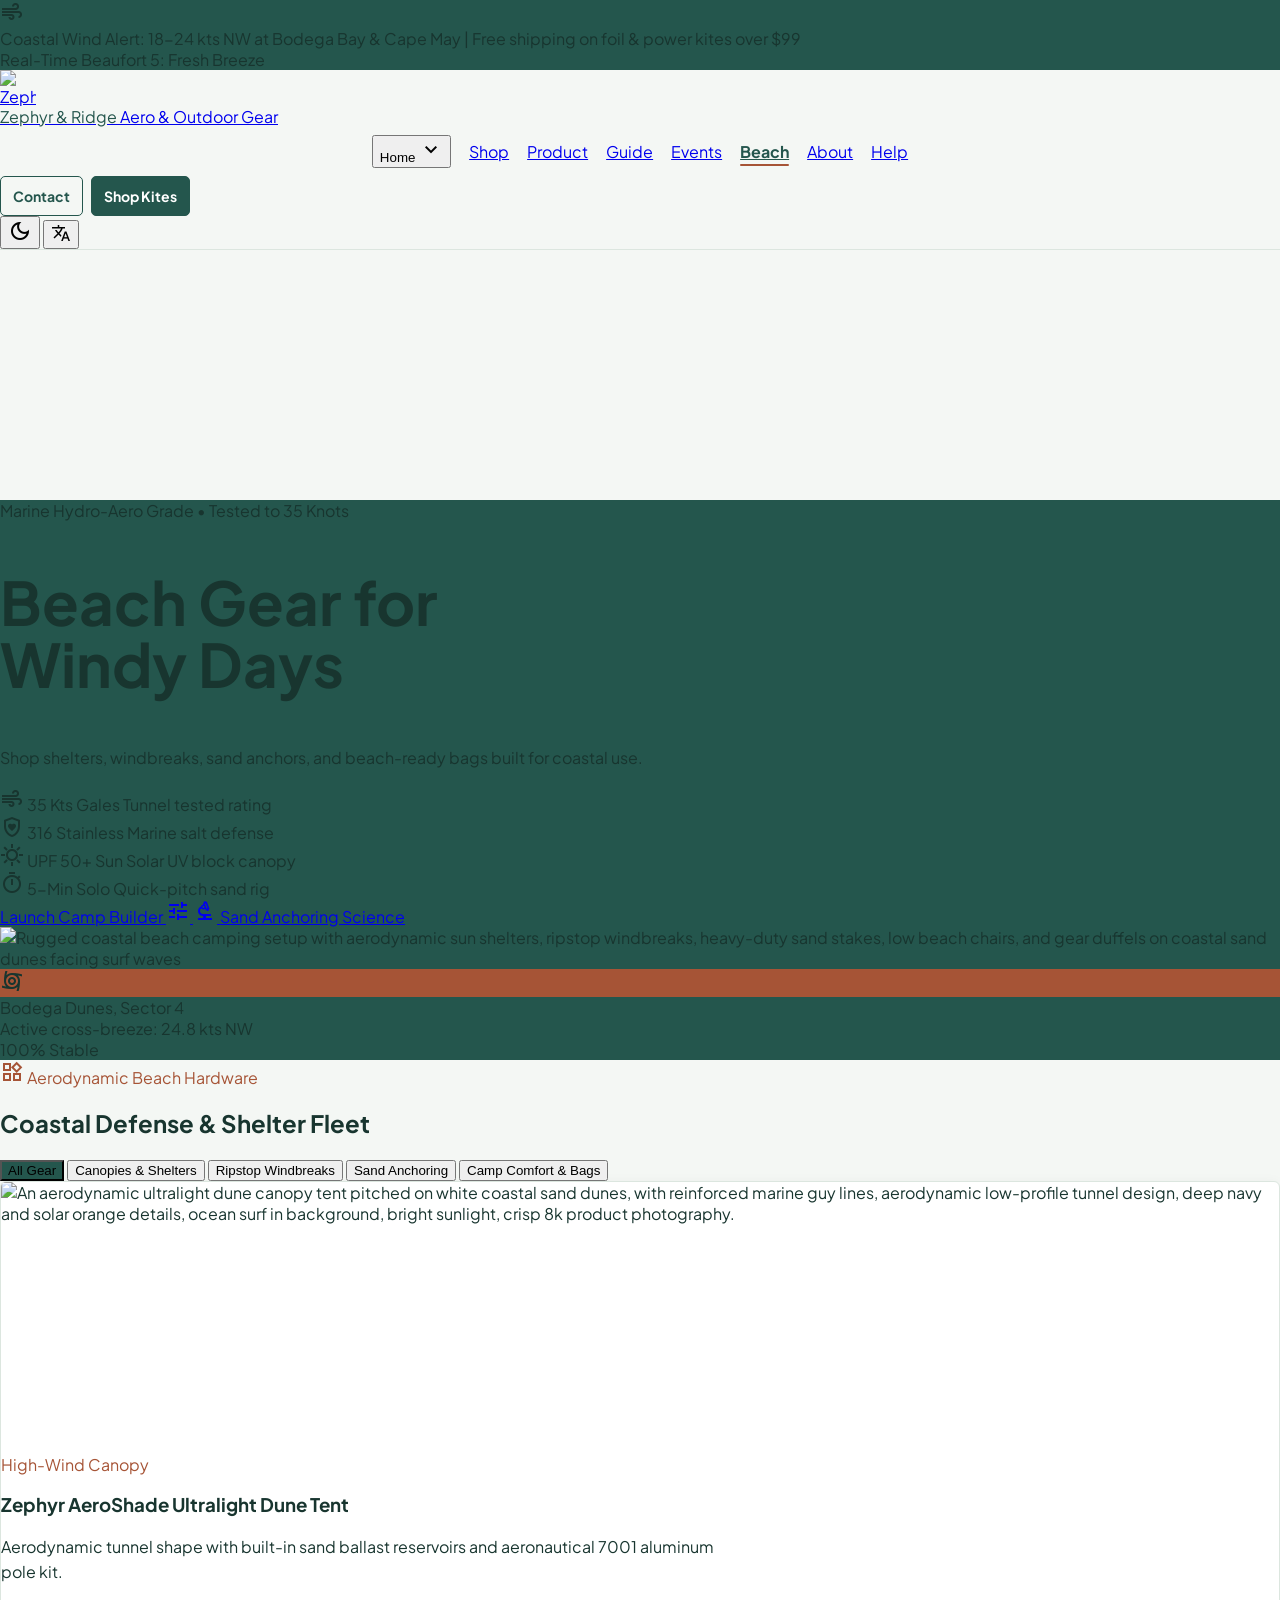
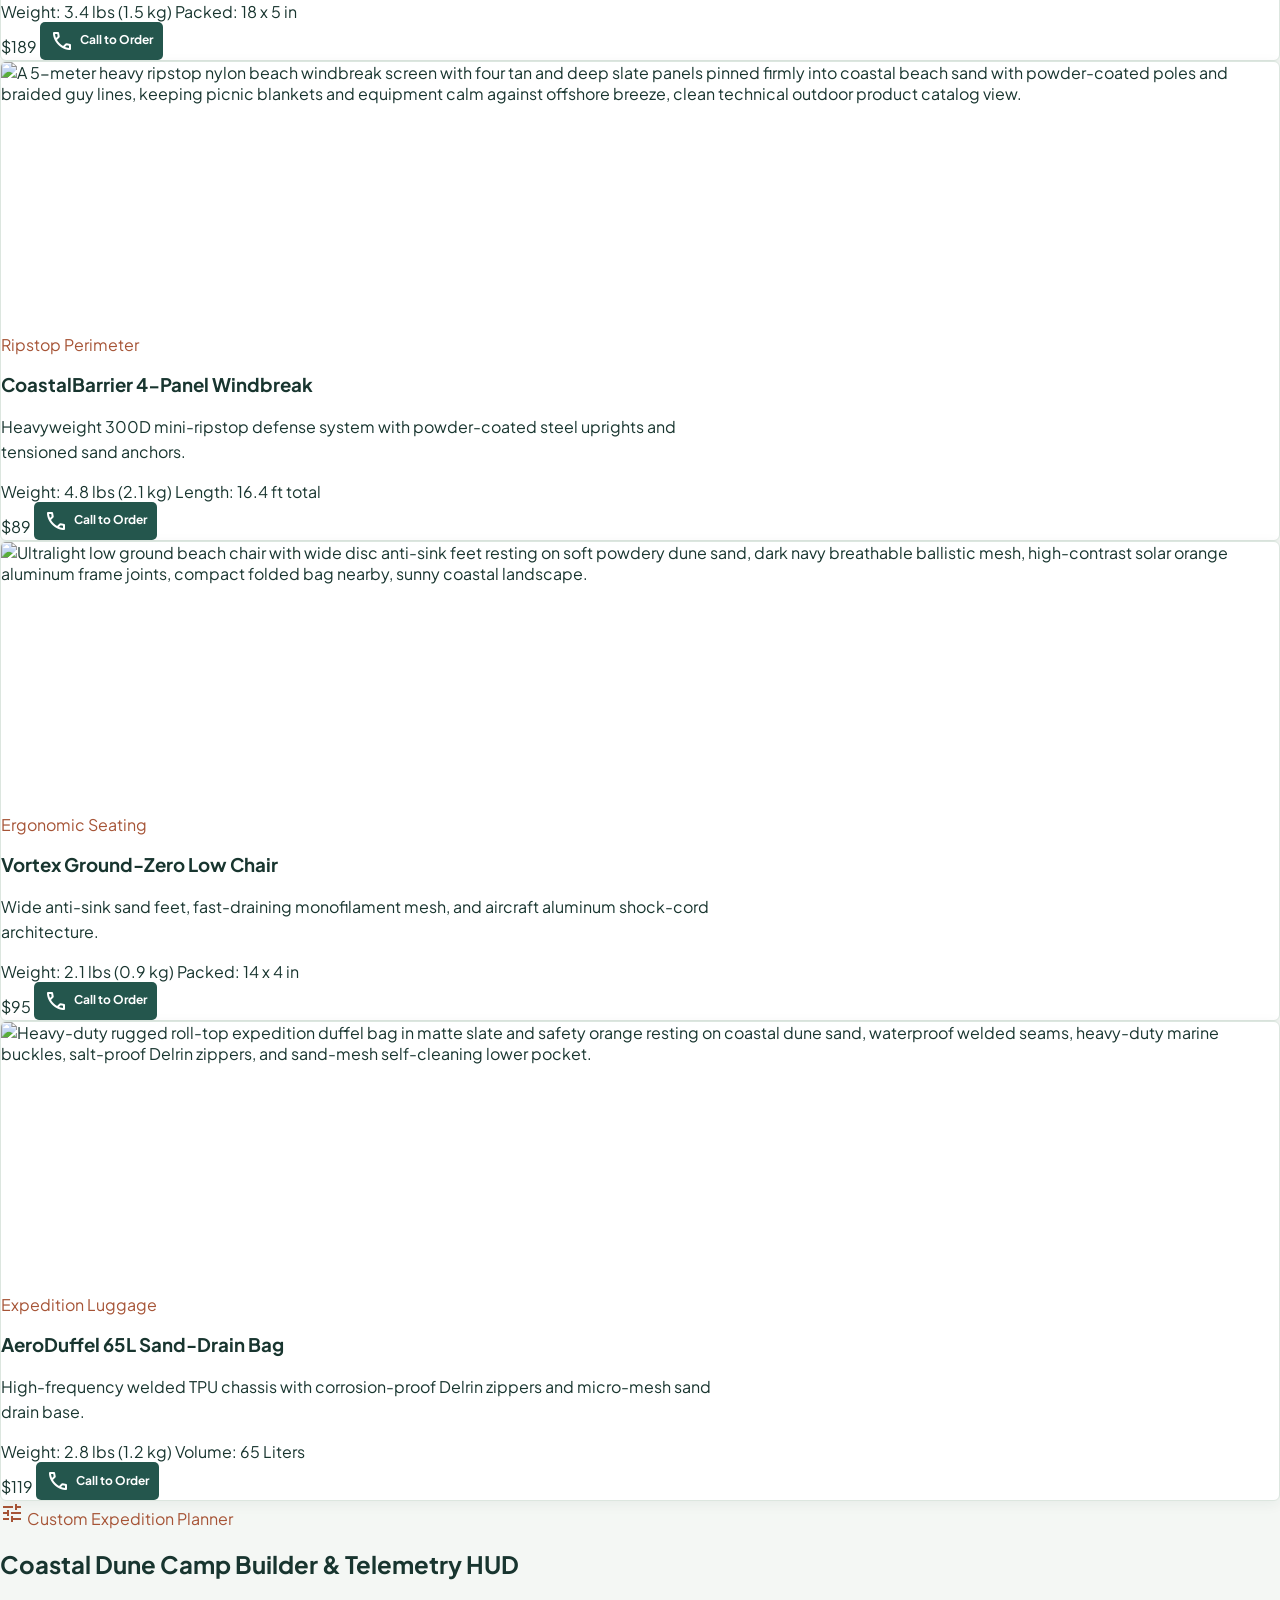
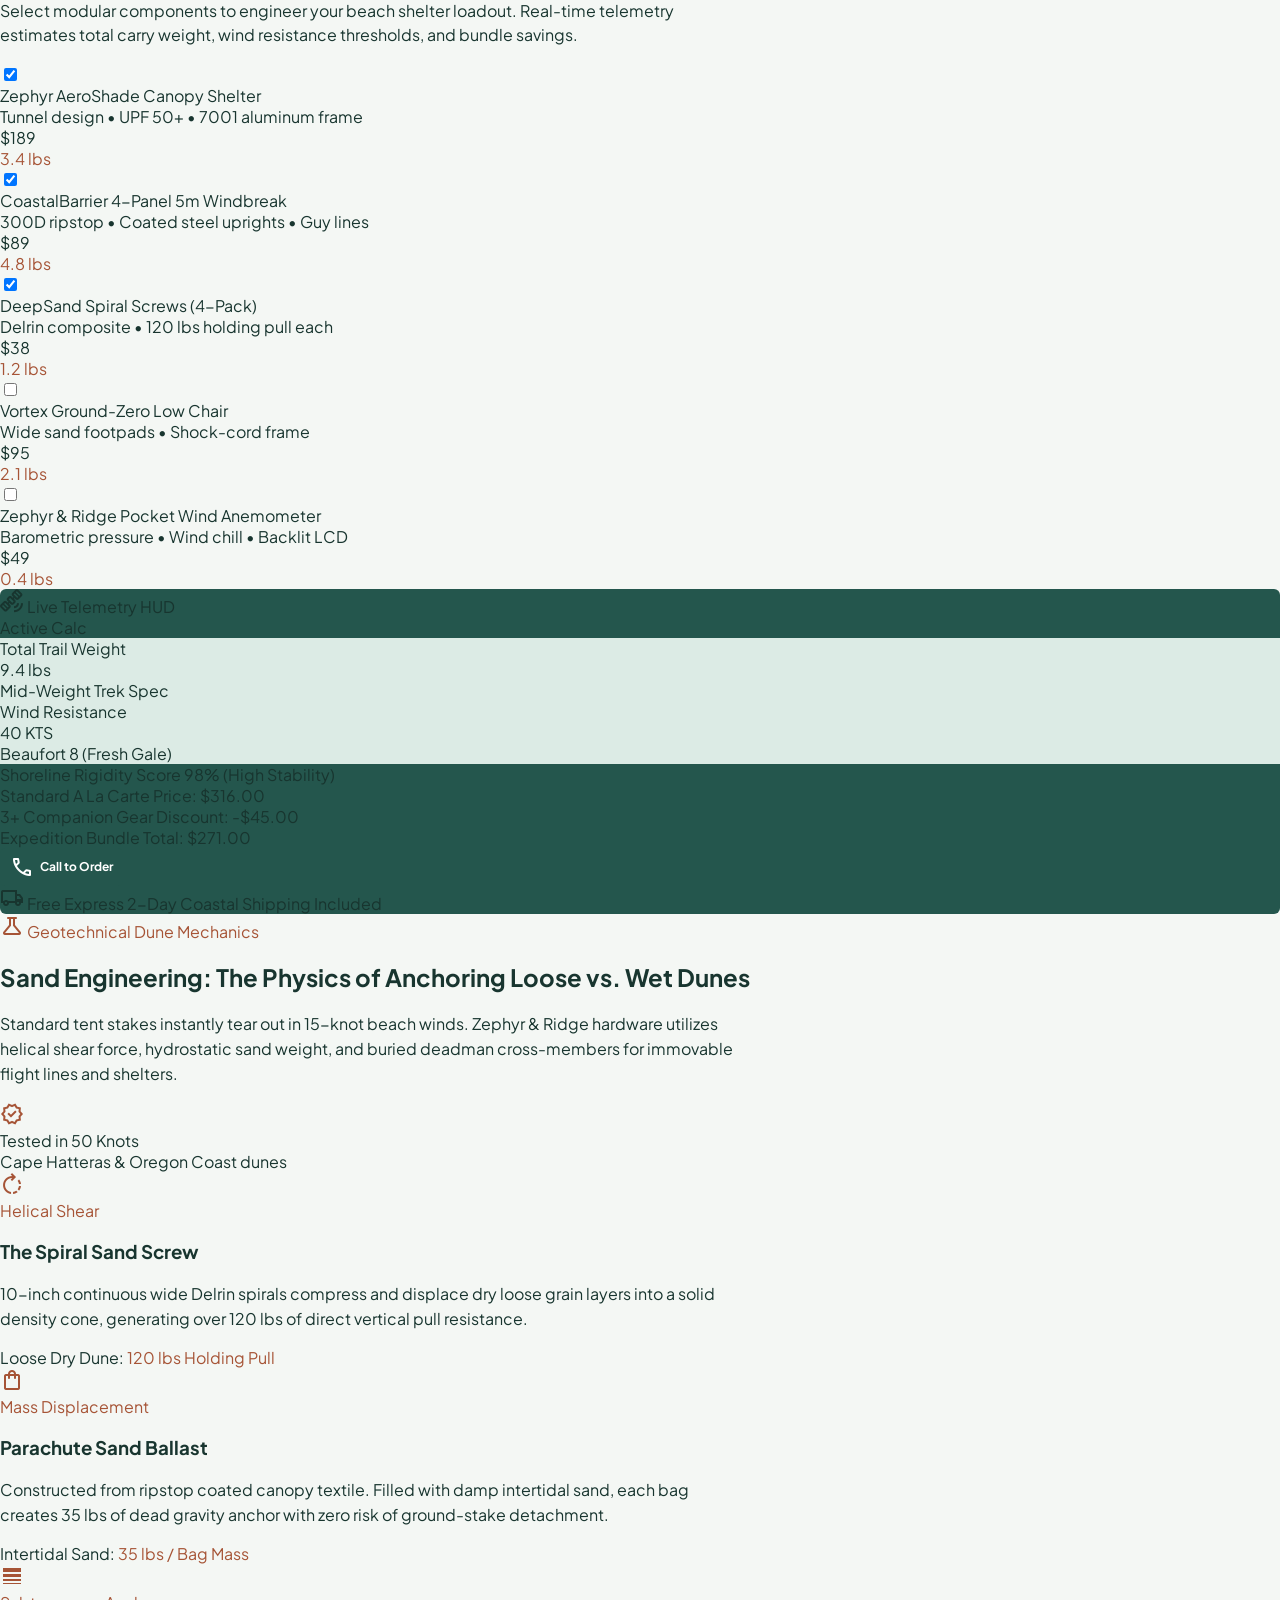
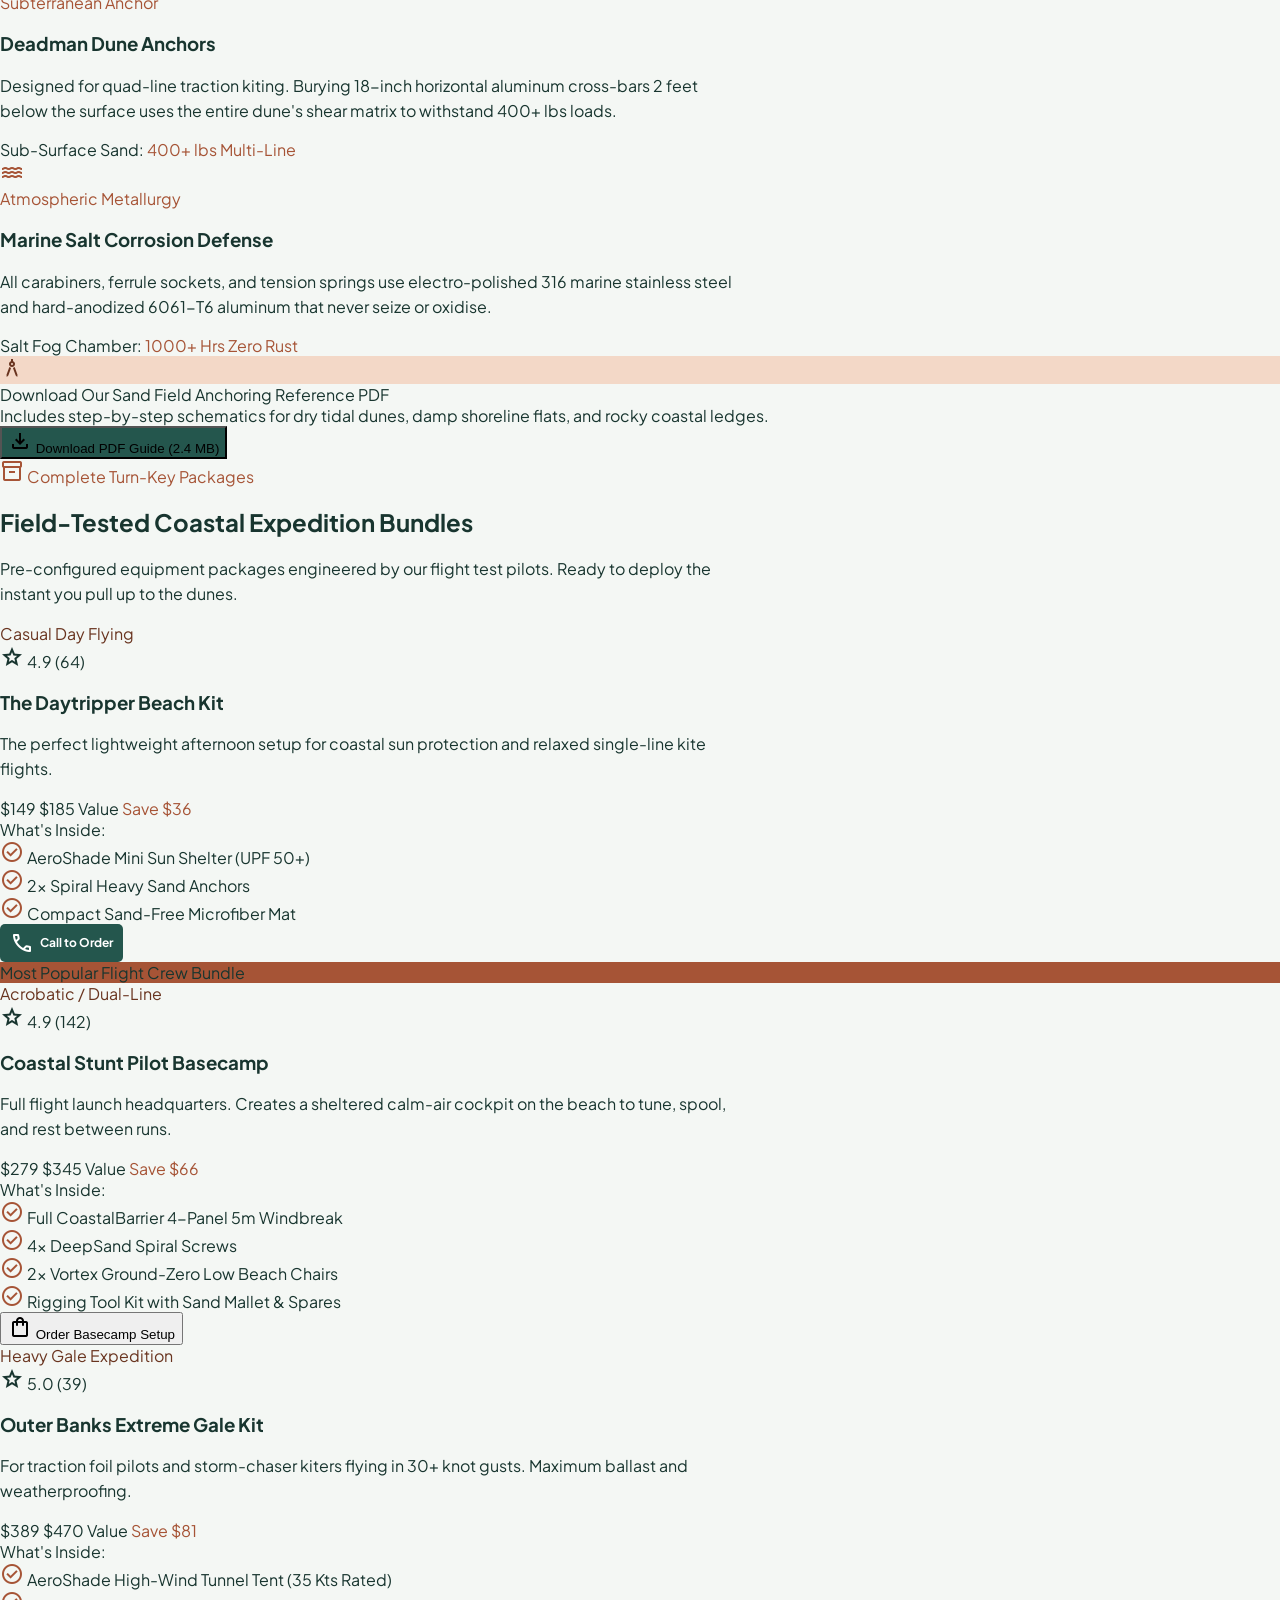
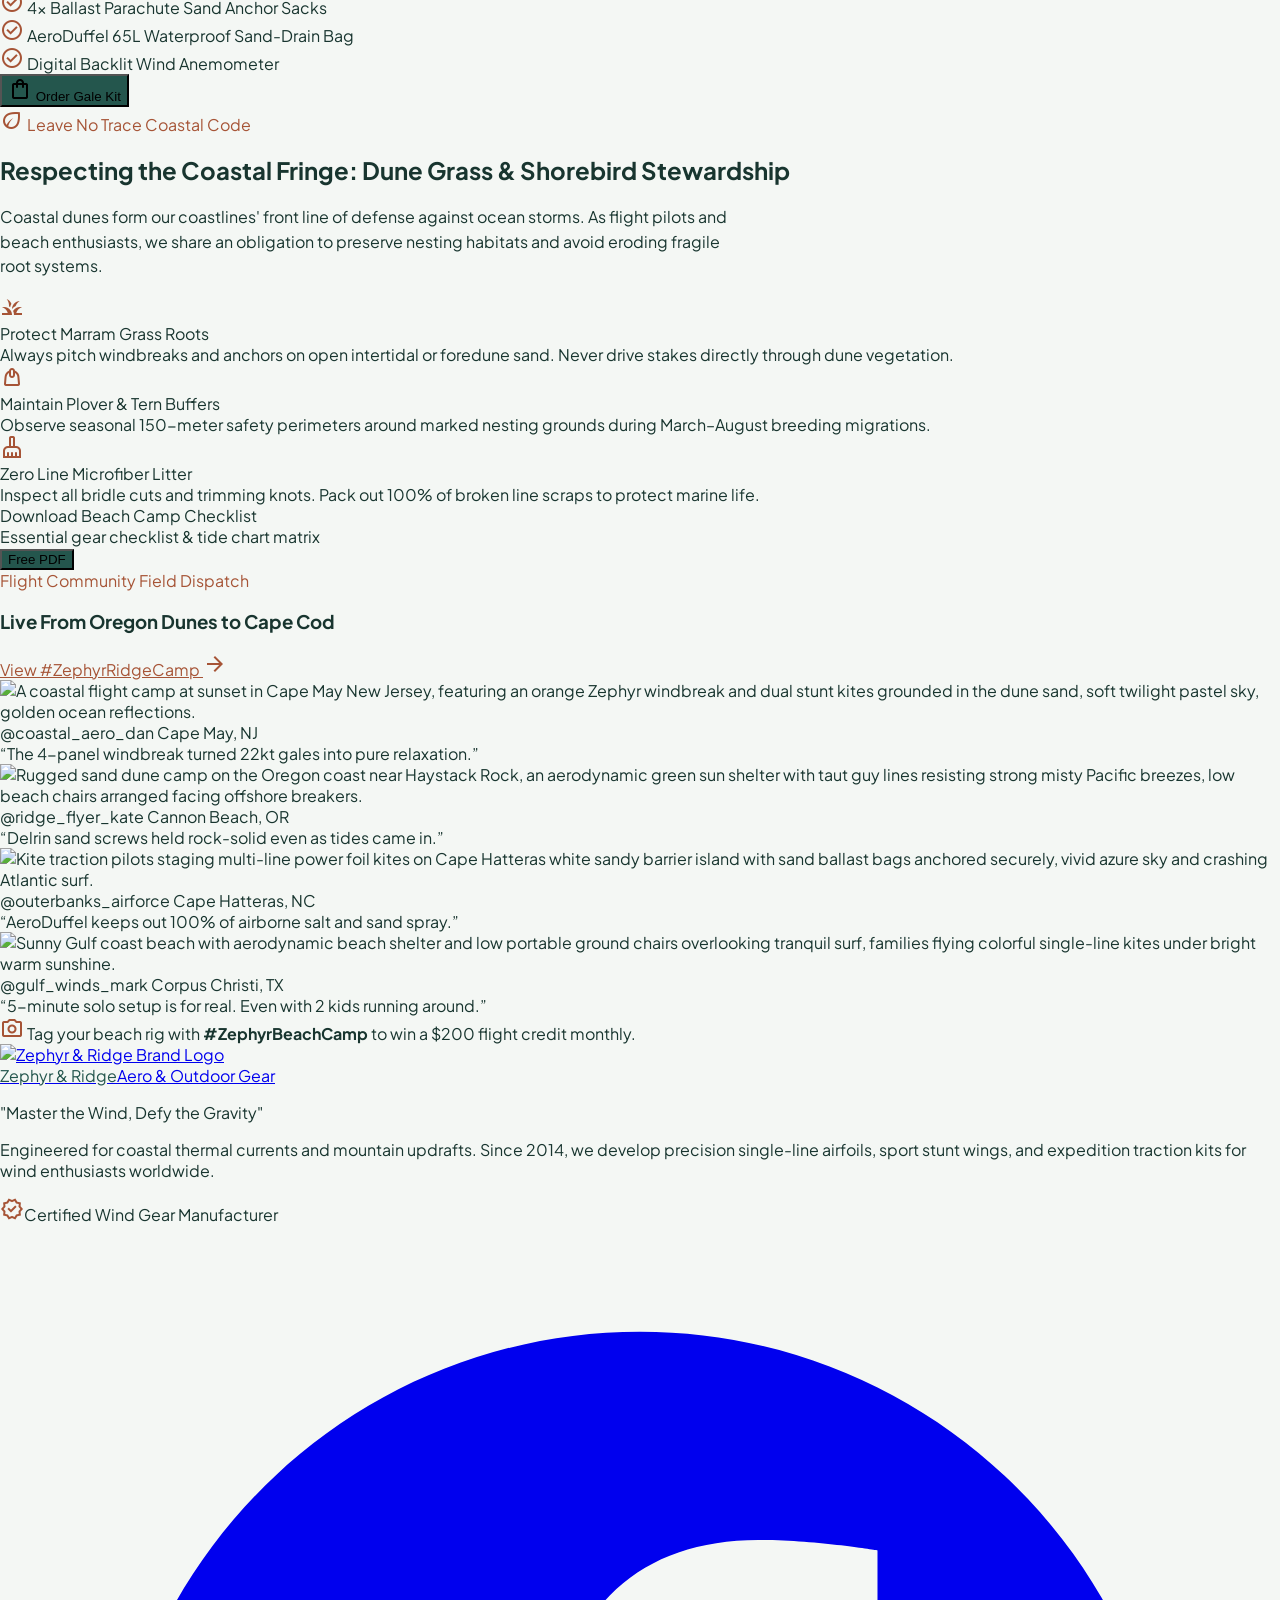
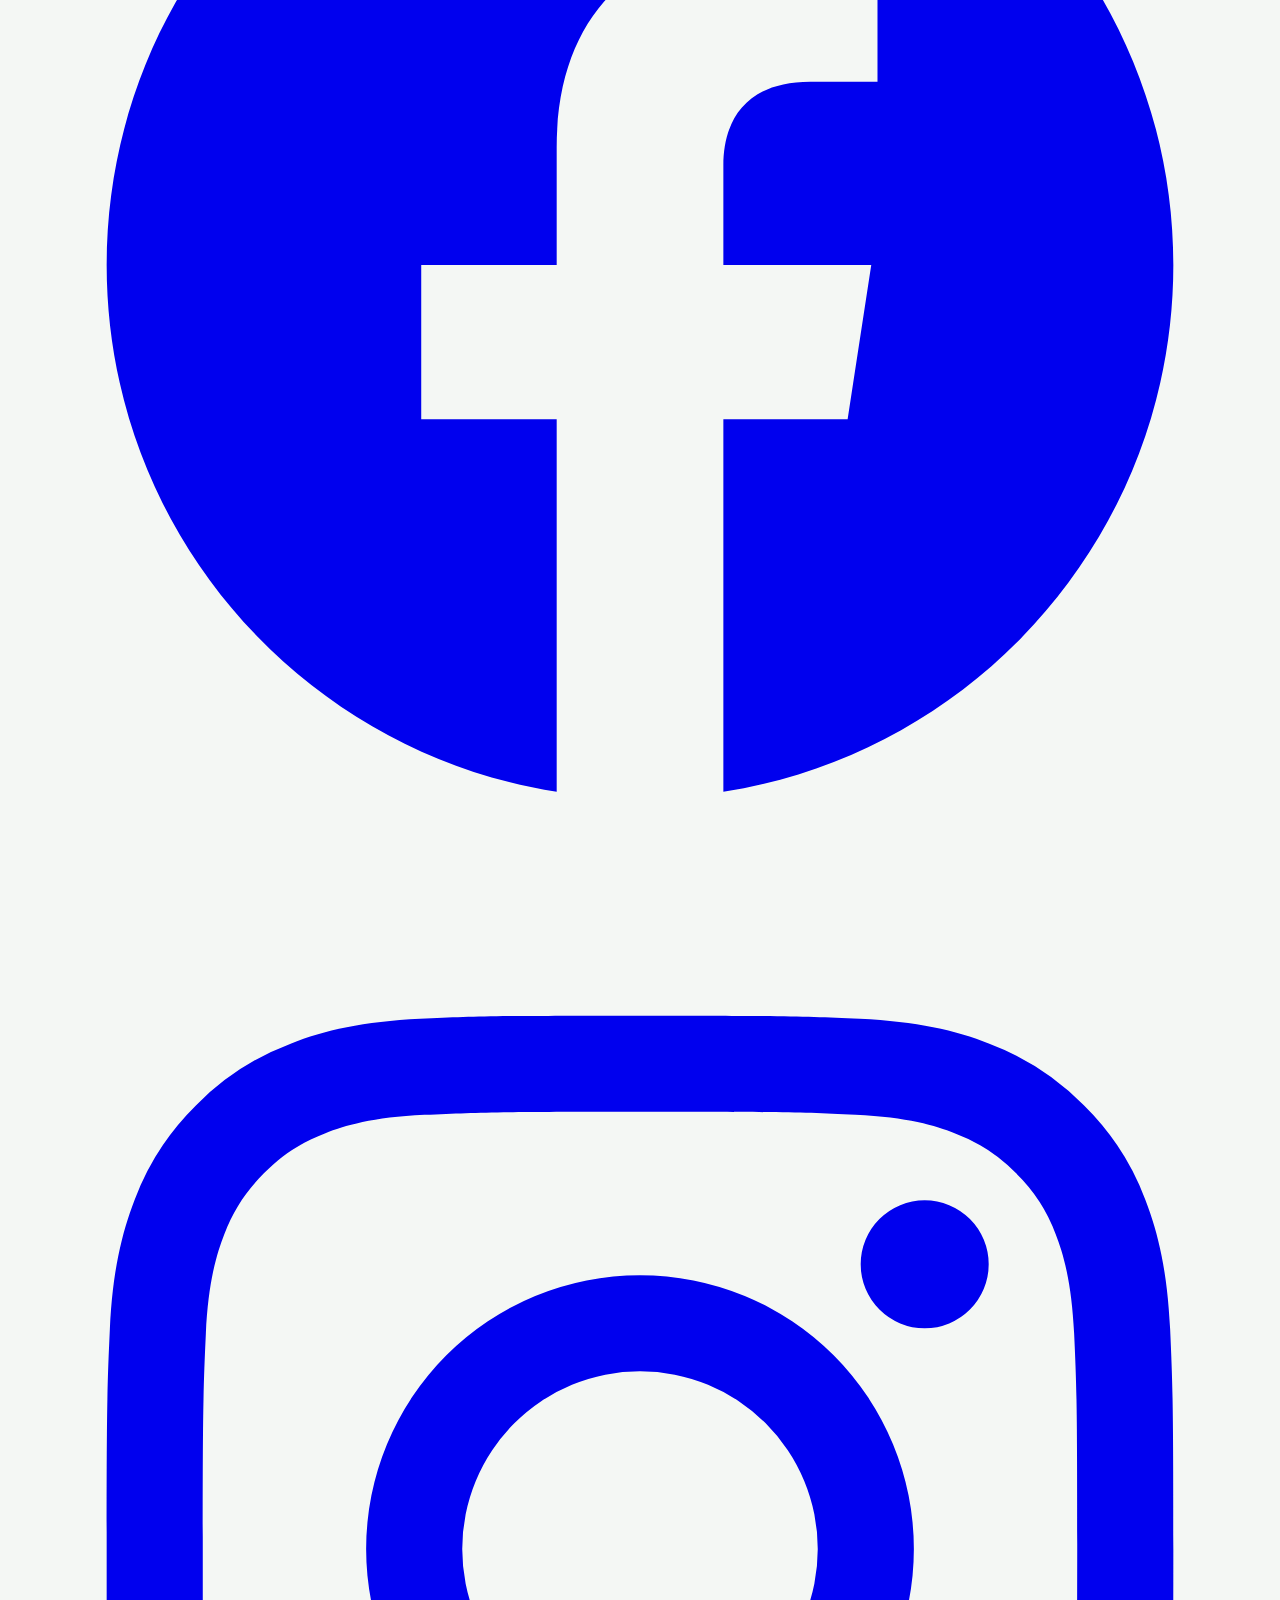
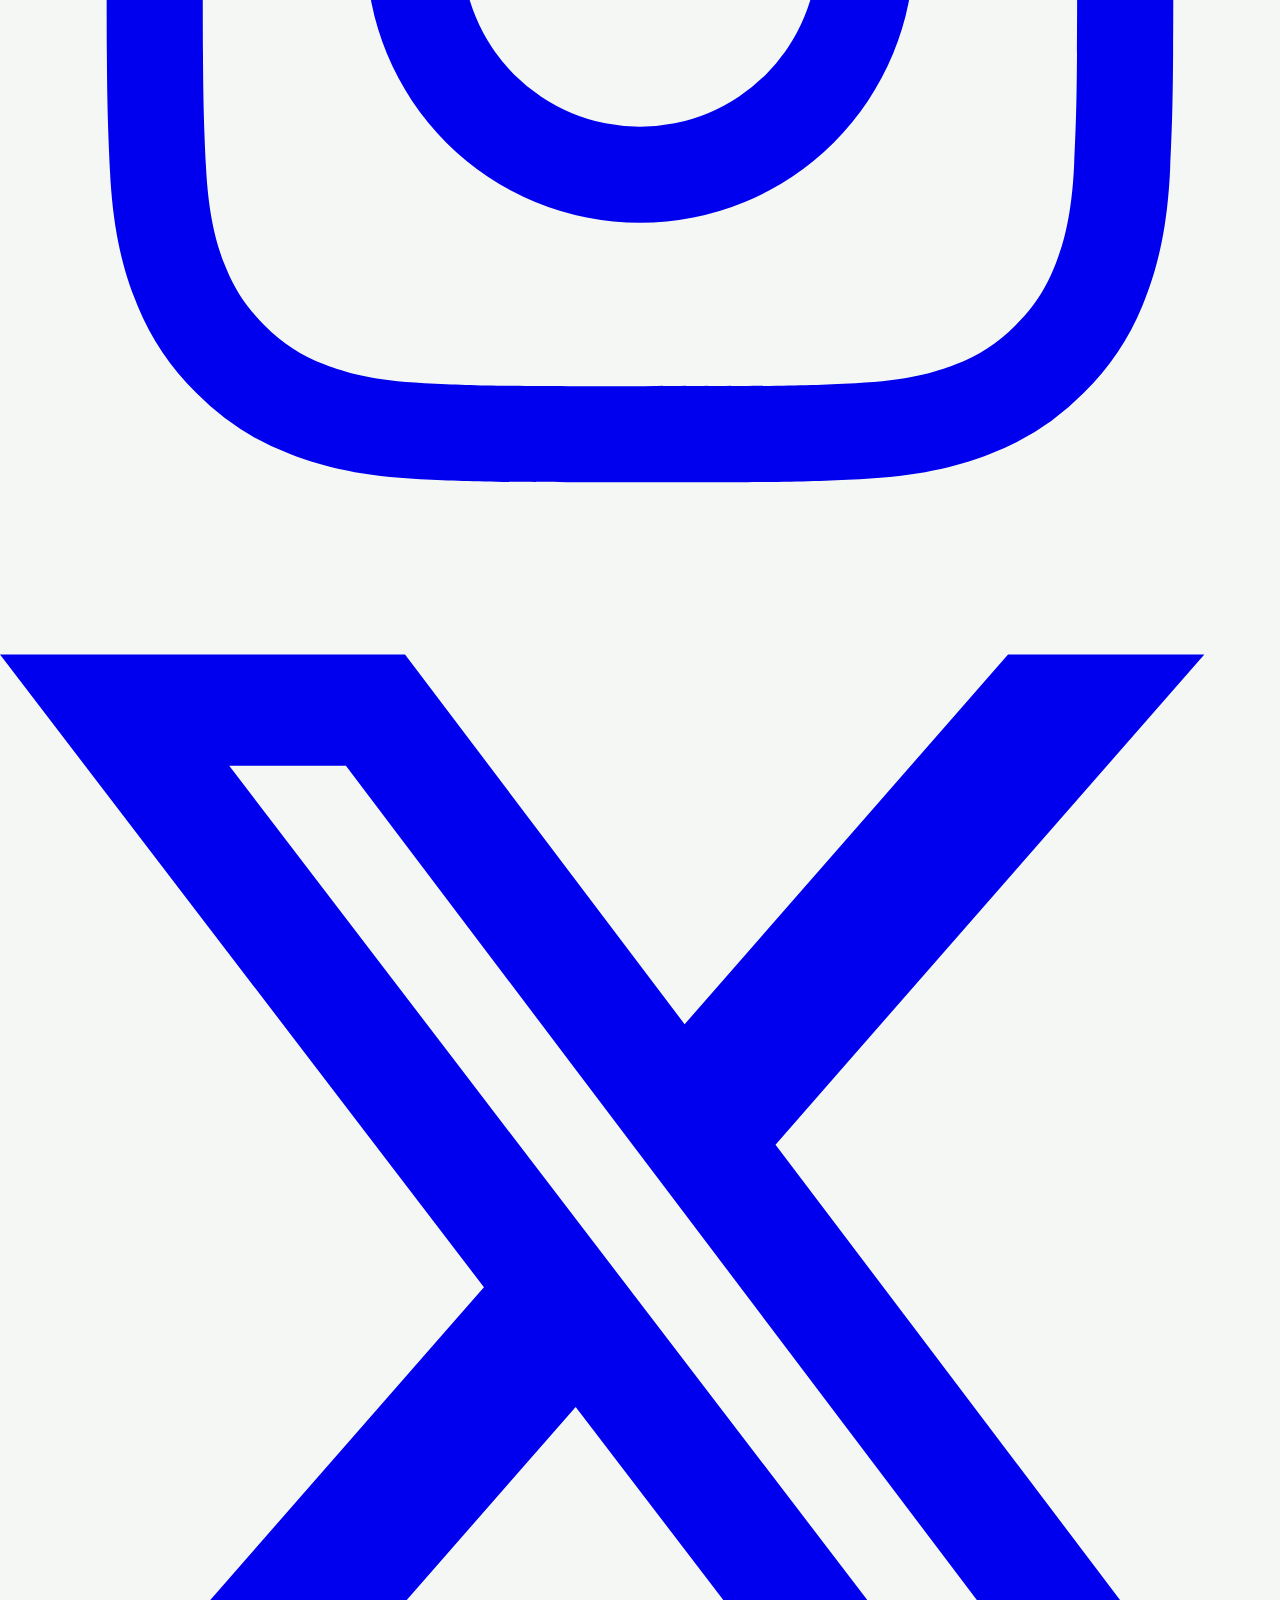
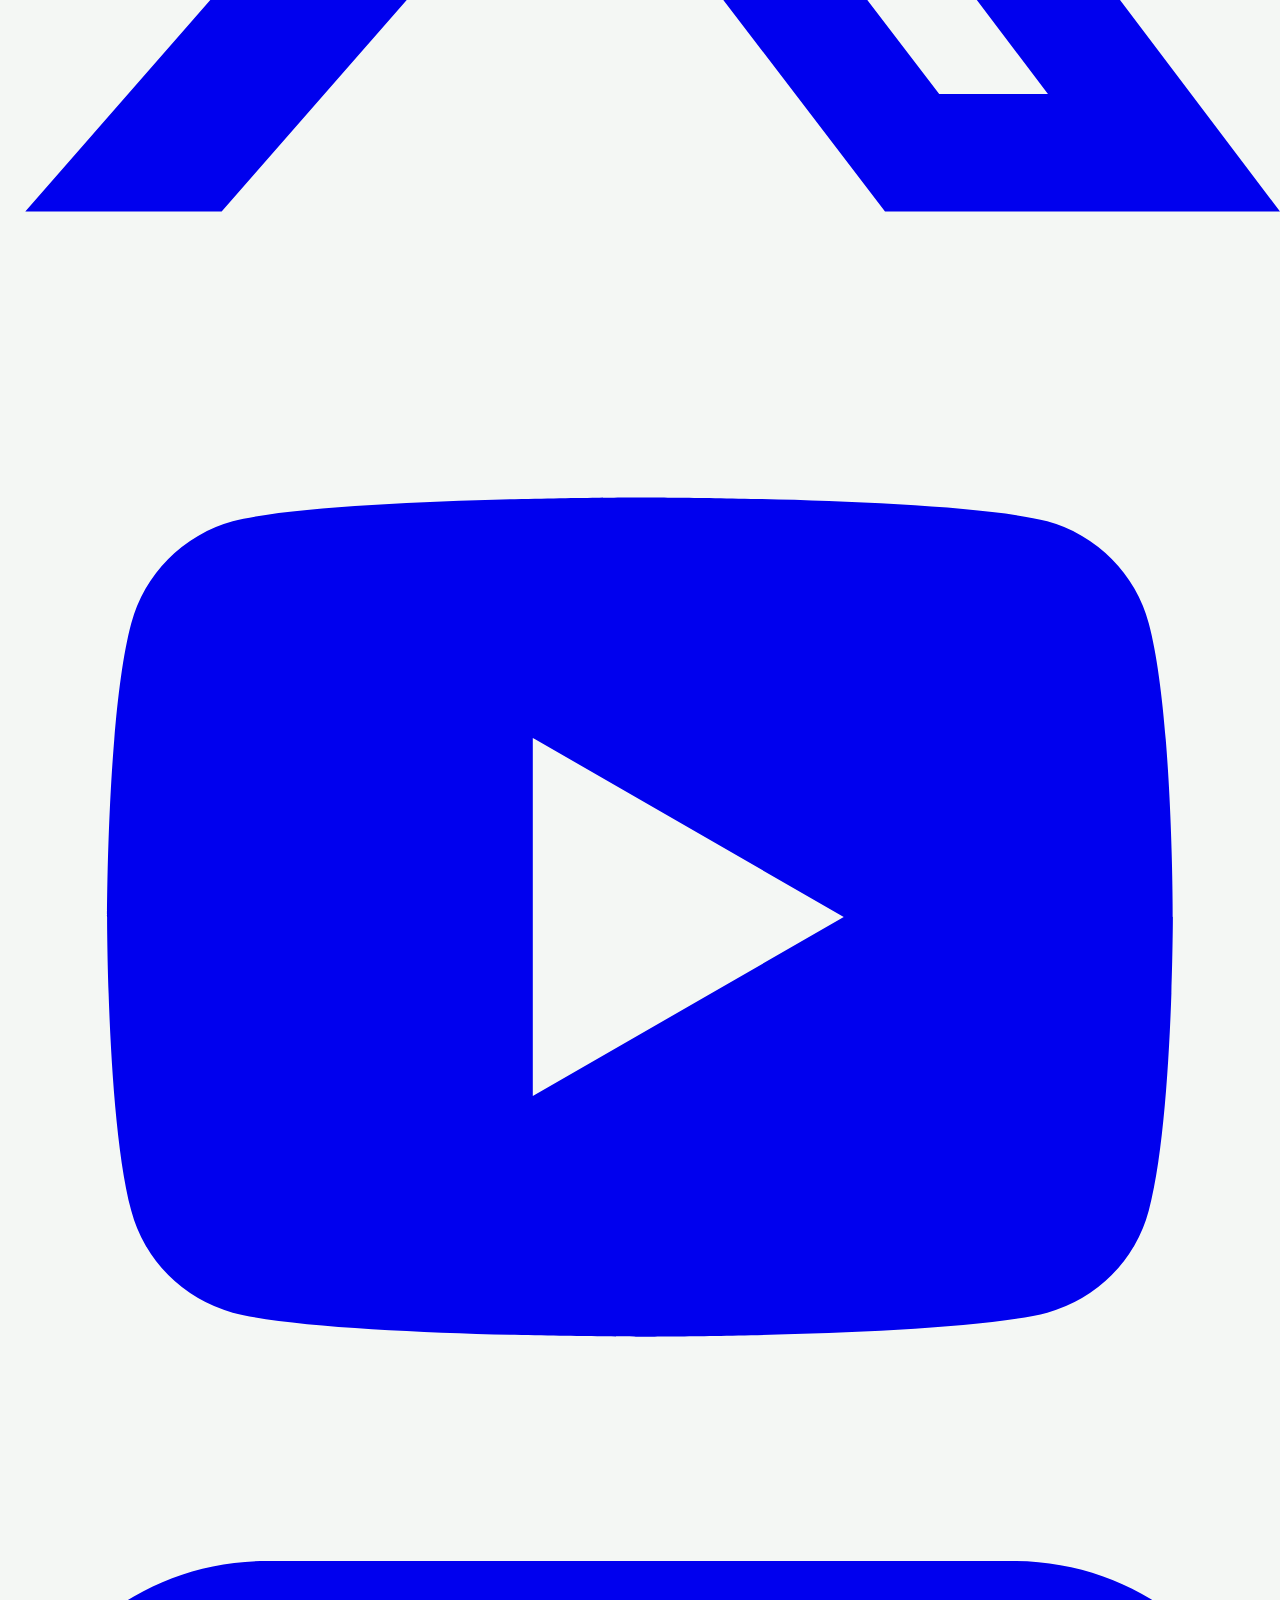
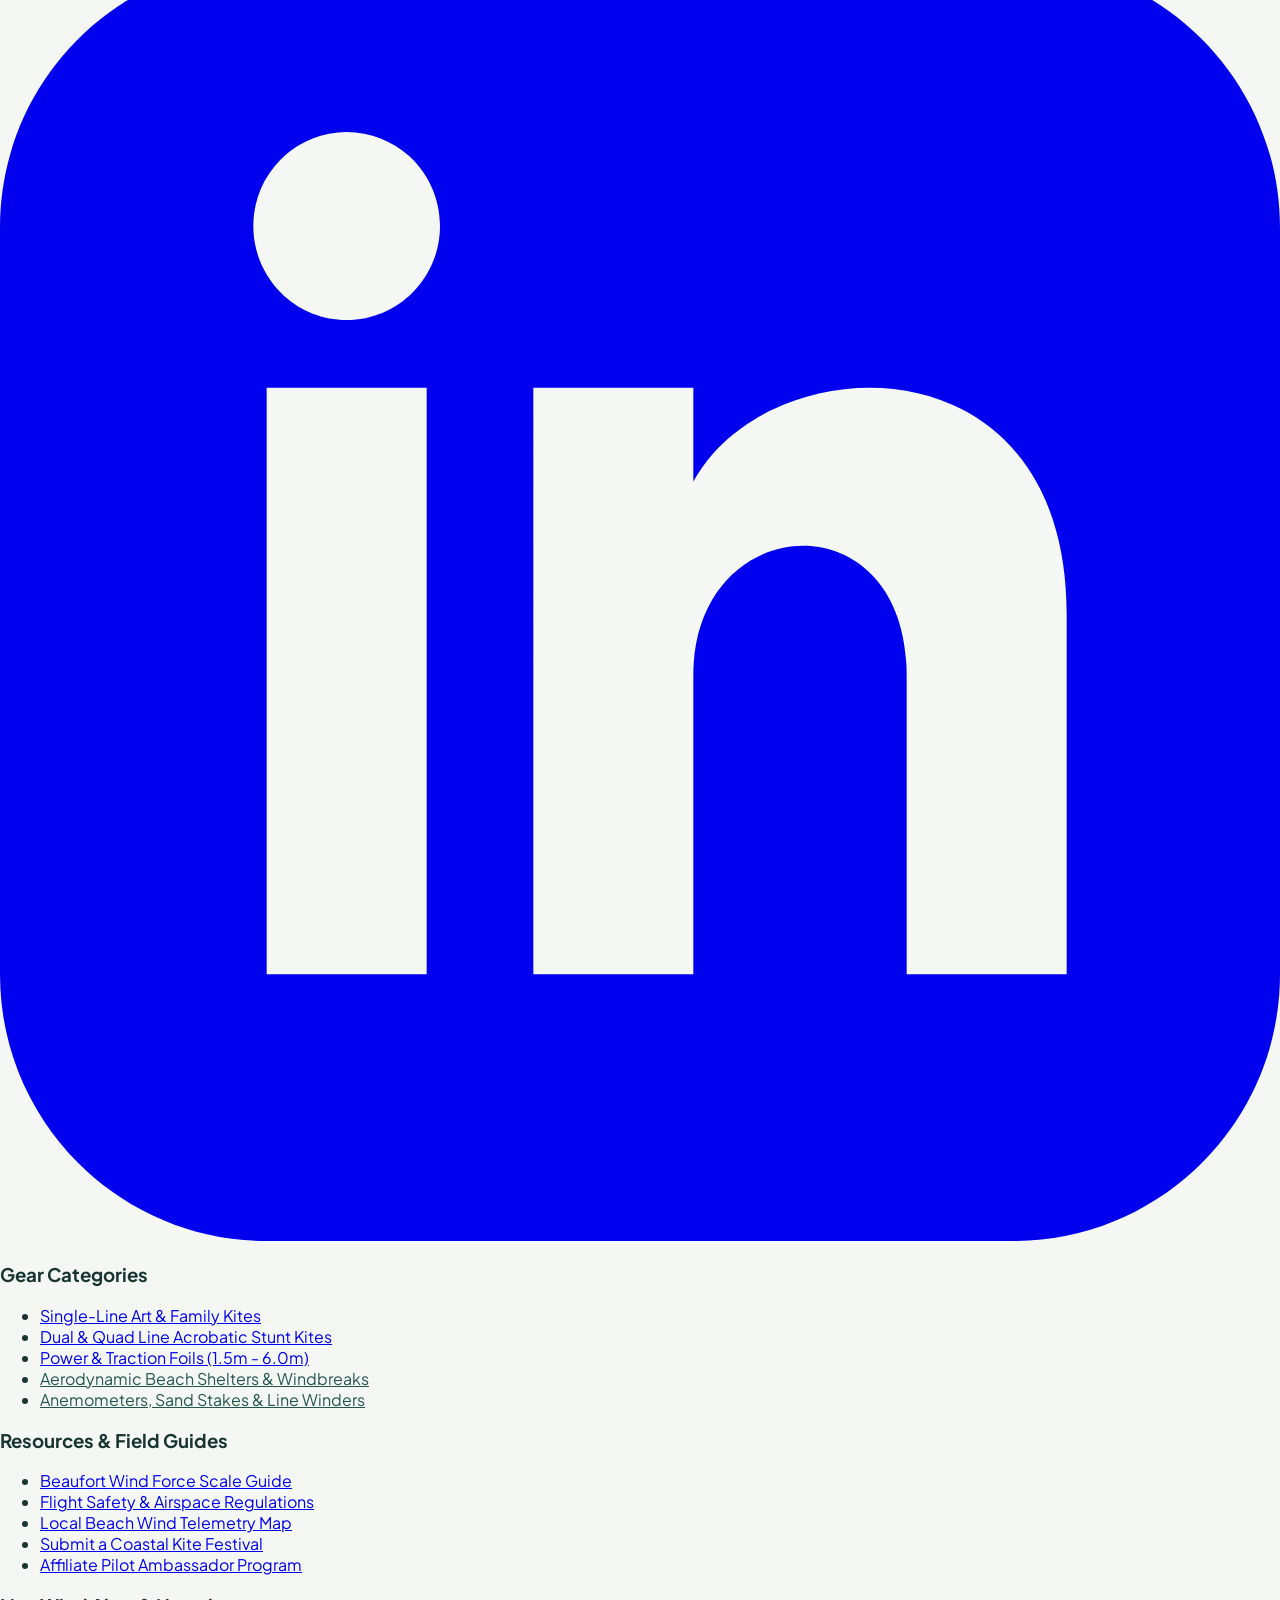
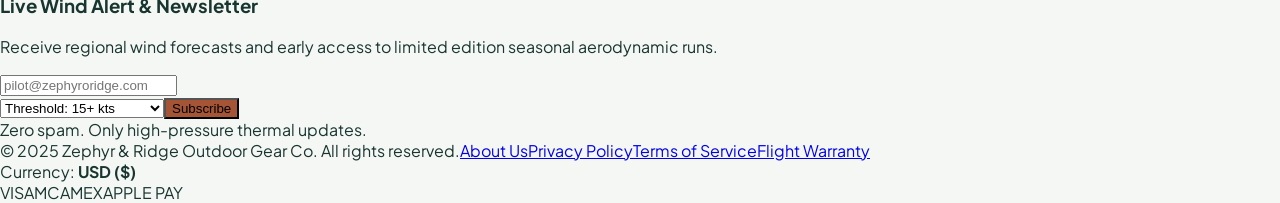
==== commit c722b42b: "feat: add about us page and integrate navigation across site" ====
--- a/beach-gear.html
+++ b/beach-gear.html
@@ -54,6 +54,7 @@
                 <a  class="text-on-surface-variant hover:text-on-surface transition-colors whitespace-nowrap shrink-0 text-sm lg:text-label-lg" data-path="buying-guide" href="buying-guide.html">Buying &amp; Wind Guide</a>
                 <a  class="text-on-surface-variant hover:text-on-surface transition-colors whitespace-nowrap shrink-0 text-sm lg:text-label-lg" data-path="events-festivals" href="events.html">Events &amp; Festivals</a>
                 <a aria-current='page' class="text-on-surface font-bold whitespace-nowrap shrink-0 text-sm lg:text-label-lg" data-path="outdoor-gear" href="beach-gear.html">Outdoor &amp; Beach Gear</a>
+                <a  class="text-on-surface-variant hover:text-on-surface transition-colors whitespace-nowrap shrink-0 text-sm lg:text-label-lg" data-path="about-us" href="about.html">About Us</a>
                 <a  class="text-on-surface-variant hover:text-on-surface transition-colors whitespace-nowrap shrink-0 text-sm lg:text-label-lg" data-path="contact-support" href="contact.html">Contact &amp; Support</a>
             </nav>
             <!-- Right side buttons -->
@@ -102,6 +103,10 @@
                     <span class="material-symbols-outlined text-secondary">beach_access</span>
                     <div><div class="font-semibold text-sm">Outdoor &amp; Beach Gear</div><div class="text-xs text-on-surface-variant">Wind socks &amp; accessories</div></div>
                 </a>
+                <a class="flex items-center gap-3 p-3 rounded-xl hover:bg-surface-container-high text-on-surface font-medium transition-colors" href="about.html">
+                    <span class="material-symbols-outlined text-secondary">groups</span>
+                    <div><div class="font-semibold text-sm">About Us</div><div class="text-xs text-on-surface-variant">Our story &amp; workshop</div></div>
+                </a>
                 <a class="flex items-center gap-3 p-3 rounded-xl hover:bg-surface-container-high text-on-surface font-medium transition-colors" href="contact.html">
                     <span class="material-symbols-outlined text-secondary">support_agent</span>
                     <div><div class="font-semibold text-sm">Contact &amp; Support</div><div class="text-xs text-on-surface-variant">Customer service</div></div>
@@ -1055,7 +1060,7 @@
 
   // Initial Calculation Run
   recalculateHUD();
-</script></main><footer class="w-full bg-surface-container-low text-on-surface mt-space-xl"><div class="max-w-[1440px] mx-auto px-space-md lg:px-margin-desktop py-space-lg"><div class="grid grid-cols-1 md:grid-cols-2 lg:grid-cols-4 gap-gutter-desktop"><div class="space-y-space-md"><a href="index.html" class="flex items-center gap-space-sm hover:opacity-80 transition-opacity"><img alt="Zephyr &amp; Ridge Brand Logo" class="h-7 w-auto object-contain" src="https://lh3.googleusercontent.com/aida-public/[base64]"/><span class="font-headline-sm text-headline-sm uppercase tracking-tight text-primary">Zephyr &amp; Ridge</span></a><p class="font-body-sm text-body-sm italic text-on-surface-variant pt-2">"Master the Wind, Defy the Gravity"</p><p class="font-body-sm text-body-sm text-on-surface-variant leading-relaxed">Engineered for coastal thermal currents and mountain updrafts. Since 2014, we develop precision single-line airfoils, sport stunt wings, and expedition traction kits for wind enthusiasts worldwide.</p><div class="flex items-center gap-space-sm pt-space-xs"><span class="material-symbols-outlined text-secondary text-base">verified</span><span class="font-label-sm text-label-sm text-on-surface-variant">Certified Wind Gear Manufacturer</span></div><div class="flex items-center gap-space-sm pt-space-md">
+</script></main><footer class="w-full bg-surface-container-low text-on-surface mt-space-xl"><div class="max-w-[1440px] mx-auto px-space-md lg:px-margin-desktop py-space-lg"><div class="grid grid-cols-1 md:grid-cols-2 lg:grid-cols-4 gap-gutter-desktop"><div class="space-y-space-md"><a href="index.html" class="flex items-center gap-space-sm hover:opacity-80 transition-opacity"><img alt="Zephyr &amp; Ridge Brand Logo" class="h-8 w-auto object-contain" src="https://lh3.googleusercontent.com/aida-public/[base64]"/><div class="flex flex-col"><span class="font-headline-sm text-headline-sm uppercase tracking-tight text-primary leading-none">Zephyr &amp; Ridge</span><span class="font-label-sm text-label-sm tracking-wider uppercase text-on-surface-variant">Aero &amp; Outdoor Gear</span></div></a><p class="font-body-sm text-body-sm italic text-on-surface-variant pt-2">"Master the Wind, Defy the Gravity"</p><p class="font-body-sm text-body-sm text-on-surface-variant leading-relaxed">Engineered for coastal thermal currents and mountain updrafts. Since 2014, we develop precision single-line airfoils, sport stunt wings, and expedition traction kits for wind enthusiasts worldwide.</p><div class="flex items-center gap-space-sm pt-space-xs"><span class="material-symbols-outlined text-secondary text-base">verified</span><span class="font-label-sm text-label-sm text-on-surface-variant">Certified Wind Gear Manufacturer</span></div><div class="flex items-center gap-space-sm pt-space-md">
   <a href="#" class="text-on-surface-variant hover:text-secondary transition-colors" aria-label="Facebook">
     <svg class="w-5 h-5" fill="currentColor" viewBox="0 0 24 24" aria-hidden="true"><path fill-rule="evenodd" d="M22 12c0-5.523-4.477-10-10-10S2 6.477 2 12c0 4.991 3.657 9.128 8.438 9.878v-6.987h-2.54V12h2.54V9.797c0-2.506 1.492-3.89 3.777-3.89 1.094 0 2.238.195 2.238.195v2.46h-1.26c-1.243 0-1.63.771-1.63 1.562V12h2.773l-.443 2.89h-2.33v6.988C18.343 21.128 22 16.991 22 12z" clip-rule="evenodd" /></svg>
   </a>
@@ -1068,6 +1073,6 @@
   </a>
   <a href="#" class="text-on-surface-variant hover:text-secondary transition-colors" aria-label="LinkedIn">
     <svg class="w-5 h-5" fill="currentColor" viewBox="0 0 24 24" aria-hidden="true"><path fill-rule="evenodd" d="M19 0h-14c-2.761 0-5 2.239-5 5v14c0 2.761 2.239 5 5 5h14c2.762 0 5-2.239 5-5v-14c0-2.761-2.238-5-5-5zm-11 19h-3v-11h3v11zm-1.5-12.268c-.966 0-1.75-.79-1.75-1.764s.784-1.764 1.75-1.764 1.75.79 1.75 1.764-.783 1.764-1.75 1.764zm13.5 12.268h-3v-5.604c0-3.368-4-3.113-4 0v5.604h-3v-11h3v1.765c1.396-2.586 7-2.777 7 2.476v6.759z" clip-rule="evenodd" /></svg>
-  </a></div></div><div class="space-y-space-sm"><h3 class="font-headline-sm text-headline-sm text-on-surface">Gear Categories</h3><ul class="space-y-space-xs font-body-sm text-body-sm text-on-surface-variant"><li><a class="hover:text-secondary transition-colors" data-path="products-catalog" href="#">Single-Line Art &amp; Family Kites</a></li><li><a class="hover:text-secondary transition-colors" data-path="products-catalog" href="#">Dual &amp; Quad Line Acrobatic Stunt Kites</a></li><li><a class="hover:text-secondary transition-colors" data-path="products-catalog" href="#">Power &amp; Traction Foils (1.5m - 6.0m)</a></li><li><a class="hover:text-secondary text-primary font-bold border-b-2 border-primary pb-0.5 transition-colors" data-path="outdoor-gear" href="#">Aerodynamic Beach Shelters &amp; Windbreaks</a></li><li><a class="hover:text-secondary text-primary font-bold border-b-2 border-primary pb-0.5 transition-colors" data-path="outdoor-gear" href="#">Anemometers, Sand Stakes &amp; Line Winders</a></li></ul></div><div class="space-y-space-sm"><h3 class="font-headline-sm text-headline-sm text-on-surface">Resources &amp; Field Guides</h3><ul class="space-y-space-xs font-body-sm text-body-sm text-on-surface-variant"><li><a class="hover:text-secondary transition-colors" data-path="buying-guide" href="#">Beaufort Wind Force Scale Guide</a></li><li><a class="hover:text-secondary transition-colors" data-path="buying-guide" href="#">Flight Safety &amp; Airspace Regulations</a></li><li><a class="hover:text-secondary transition-colors" data-path="events-festivals" href="#">Local Beach Wind Telemetry Map</a></li><li><a class="hover:text-secondary transition-colors" data-path="events-festivals" href="#">Submit a Coastal Kite Festival</a></li><li><a class="hover:text-secondary transition-colors" data-path="contact-support" href="#">Affiliate Pilot Ambassador Program</a></li></ul></div><div class="space-y-space-sm"><h3 class="font-headline-sm text-headline-sm text-on-surface">Live Wind Alert &amp; Newsletter</h3><p class="font-body-sm text-body-sm text-on-surface-variant">Receive regional wind forecasts and early access to limited edition seasonal aerodynamic runs.</p><form class="space-y-space-xs"><input class="w-full px-space-md py-2.5 rounded-lg bg-surface-container-lowest text-on-surface font-body-sm text-body-sm focus:outline-none focus:ring-2 focus:ring-secondary" placeholder="pilot@zephyroridge.com" type="email"/><div class="flex items-center gap-space-xs"><select class="px-space-sm py-2 rounded-lg bg-surface-container-lowest text-on-surface font-label-md text-label-md focus:outline-none"><option>Threshold: 15+ kts</option><option>Threshold: 20+ kts</option><option>Threshold: 25+ kts Gale</option></select><button class="flex-1 bg-secondary text-on-secondary px-space-md py-2 rounded-lg font-label-lg text-label-lg hover:bg-secondary-container hover:text-on-secondary-container transition-colors" type="button">Subscribe</button></div><span class="font-label-sm text-label-sm text-on-surface-variant block">Zero spam. Only high-pressure thermal updates.</span></form></div></div><div class="mt-space-lg pt-space-md border-t border-outline-variant flex flex-col md:flex-row items-center justify-between gap-space-md text-on-surface-variant font-label-md text-label-md"><div class="flex items-center gap-space-md flex-wrap"><span>&copy; 2025 Zephyr &amp; Ridge Outdoor Gear Co. All rights reserved.</span><a class="hover:text-on-surface transition-colors" href="#">Privacy Policy</a><a class="hover:text-on-surface transition-colors" href="#">Terms of Service</a><a class="hover:text-on-surface transition-colors" href="#">Flight Warranty</a></div><div class="flex items-center gap-space-md"><span>Currency: <strong>USD ($)</strong></span><div class="flex items-center gap-space-xs font-label-sm text-label-sm uppercase tracking-wider"><span>VISA</span><span>MC</span><span>AMEX</span><span>APPLE PAY</span></div></div></div></div></footer>
+  </a></div></div><div class="space-y-space-sm"><h3 class="font-headline-sm text-headline-sm text-on-surface">Gear Categories</h3><ul class="space-y-space-xs font-body-sm text-body-sm text-on-surface-variant"><li><a class="hover:text-secondary transition-colors" data-path="products-catalog" href="#">Single-Line Art &amp; Family Kites</a></li><li><a class="hover:text-secondary transition-colors" data-path="products-catalog" href="#">Dual &amp; Quad Line Acrobatic Stunt Kites</a></li><li><a class="hover:text-secondary transition-colors" data-path="products-catalog" href="#">Power &amp; Traction Foils (1.5m - 6.0m)</a></li><li><a class="hover:text-secondary text-primary font-bold border-b-2 border-primary pb-0.5 transition-colors" data-path="outdoor-gear" href="#">Aerodynamic Beach Shelters &amp; Windbreaks</a></li><li><a class="hover:text-secondary text-primary font-bold border-b-2 border-primary pb-0.5 transition-colors" data-path="outdoor-gear" href="#">Anemometers, Sand Stakes &amp; Line Winders</a></li></ul></div><div class="space-y-space-sm"><h3 class="font-headline-sm text-headline-sm text-on-surface">Resources &amp; Field Guides</h3><ul class="space-y-space-xs font-body-sm text-body-sm text-on-surface-variant"><li><a class="hover:text-secondary transition-colors" data-path="buying-guide" href="#">Beaufort Wind Force Scale Guide</a></li><li><a class="hover:text-secondary transition-colors" data-path="buying-guide" href="#">Flight Safety &amp; Airspace Regulations</a></li><li><a class="hover:text-secondary transition-colors" data-path="events-festivals" href="#">Local Beach Wind Telemetry Map</a></li><li><a class="hover:text-secondary transition-colors" data-path="events-festivals" href="#">Submit a Coastal Kite Festival</a></li><li><a class="hover:text-secondary transition-colors" data-path="contact-support" href="#">Affiliate Pilot Ambassador Program</a></li></ul></div><div class="space-y-space-sm"><h3 class="font-headline-sm text-headline-sm text-on-surface">Live Wind Alert &amp; Newsletter</h3><p class="font-body-sm text-body-sm text-on-surface-variant">Receive regional wind forecasts and early access to limited edition seasonal aerodynamic runs.</p><form class="space-y-space-xs"><input class="w-full px-space-md py-2.5 rounded-lg bg-surface-container-lowest text-on-surface font-body-sm text-body-sm focus:outline-none focus:ring-2 focus:ring-secondary" placeholder="pilot@zephyroridge.com" type="email"/><div class="flex items-center gap-space-xs"><select class="px-space-sm py-2 rounded-lg bg-surface-container-lowest text-on-surface font-label-md text-label-md focus:outline-none"><option>Threshold: 15+ kts</option><option>Threshold: 20+ kts</option><option>Threshold: 25+ kts Gale</option></select><button class="flex-1 bg-secondary text-on-secondary px-space-md py-2 rounded-lg font-label-lg text-label-lg hover:bg-secondary-container hover:text-on-secondary-container transition-colors" type="button">Subscribe</button></div><span class="font-label-sm text-label-sm text-on-surface-variant block">Zero spam. Only high-pressure thermal updates.</span></form></div></div><div class="mt-space-lg pt-space-md border-t border-outline-variant flex flex-col md:flex-row items-center justify-between gap-space-md text-on-surface-variant font-label-md text-label-md"><div class="flex items-center gap-space-md flex-wrap"><span>&copy; 2025 Zephyr &amp; Ridge Outdoor Gear Co. All rights reserved.</span><a class="hover:text-on-surface transition-colors" href="about.html">About Us</a><a class="hover:text-on-surface transition-colors" href="#">Privacy Policy</a><a class="hover:text-on-surface transition-colors" href="#">Terms of Service</a><a class="hover:text-on-surface transition-colors" href="#">Flight Warranty</a></div><div class="flex items-center gap-space-md"><span>Currency: <strong>USD ($)</strong></span><div class="flex items-center gap-space-xs font-label-sm text-label-sm uppercase tracking-wider"><span>VISA</span><span>MC</span><span>AMEX</span><span>APPLE PAY</span></div></div></div></div></footer>
 <script src="assets/site-global.js?v=1790498407600"></script>
 </body></html>
